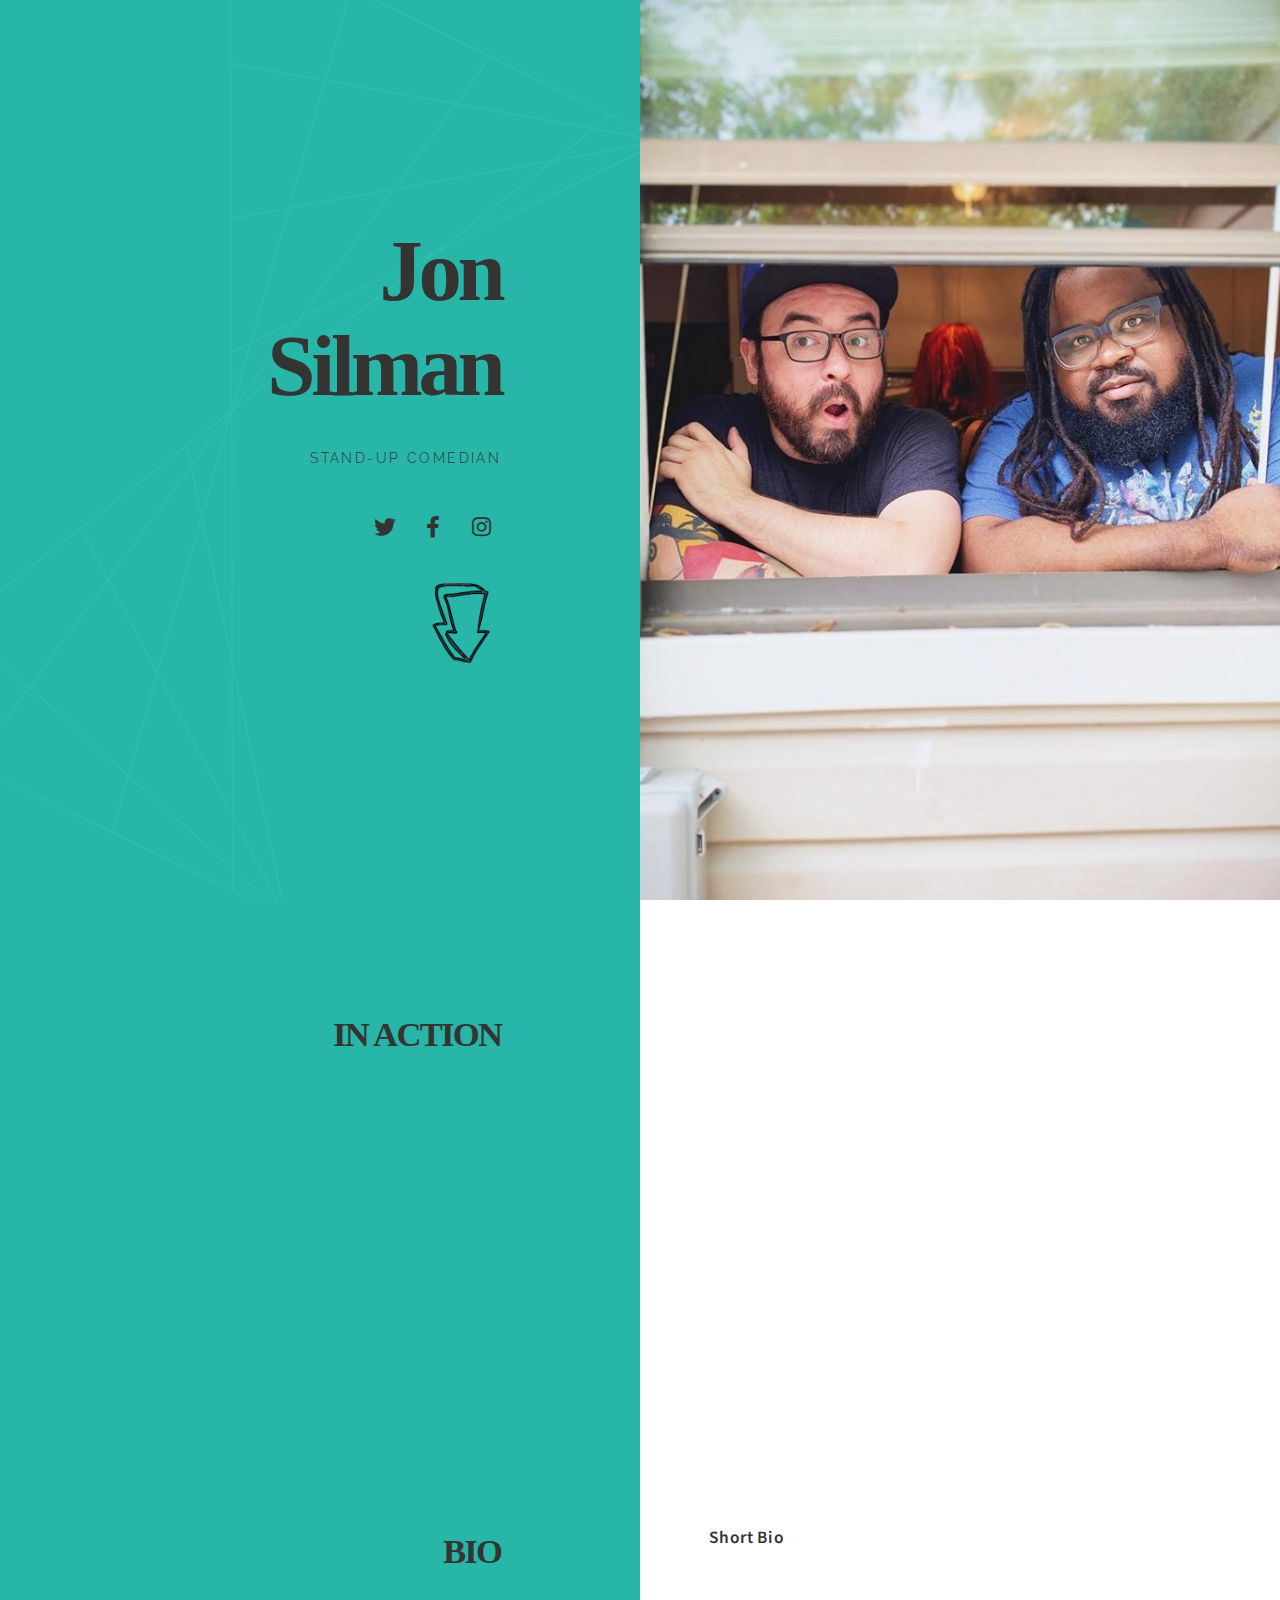
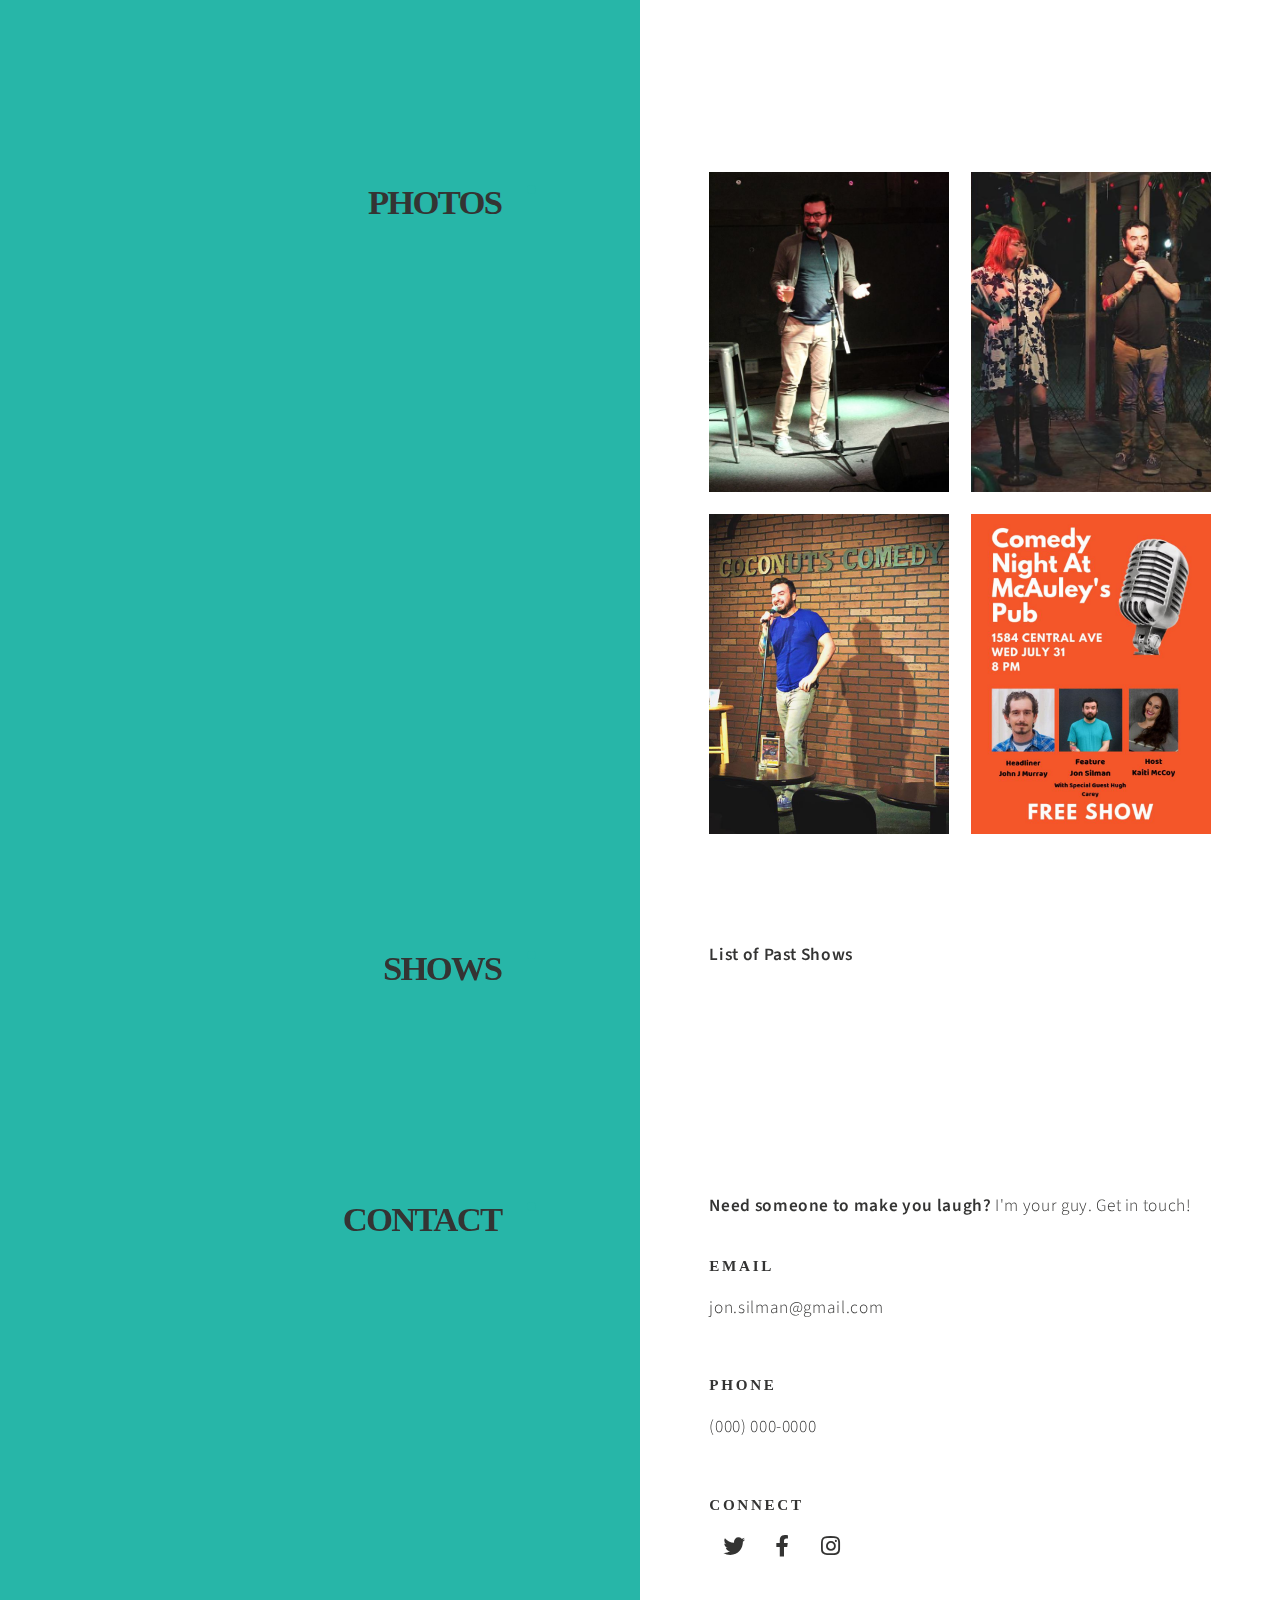
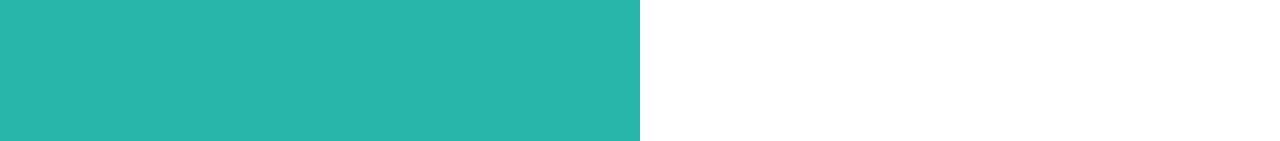
==== index.html @ 9d11da62 "jon site" ====
<!DOCTYPE HTML>
<!--
	Paradigm Shift by HTML5 UP
	html5up.net | @ajlkn
	Free for personal and commercial use under the CCA 3.0 license (html5up.net/license)
-->
<html>
	<head>
		<title>Jon Silman</title>
		<meta charset="utf-8" />
		<meta name="viewport" content="width=device-width, initial-scale=1, user-scalable=no" />
		<meta name="description" content="" />
		<meta name="keywords" content="" />
		<link rel="stylesheet" href="assets/css/main.css" />
        <link href="https://fonts.googleapis.com/css?family=Permanent+Marker&display=swap" rel="stylesheet">
	</head>
	<body class="is-preload">

		<!-- Wrapper -->
			<div id="wrapper">

				<!-- Intro -->
					<section class="intro">
						<header>
							<h1>Jon Silman</h1>
							<p>Stand-up comedian</p>
									<ul class="icons">
										<li><a href="#" class="icon brands fa-twitter"><span class="label">Twitter</span></a></li>
										<li><a href="#" class="icon brands fa-facebook-f"><span class="label">Facebook</span></a></li>
										<li><a href="#" class="icon brands fa-instagram"><span class="label">Instagram</span></a></li>
									</ul>
							<ul class="actions">
							<li><a href="#first"><span><img src="images/arrow.png" alt="" style="max-height:80px" /></span></a></li>
                            
							</ul>
						</header>
						<div class="content">
							<span class="image fill" data-position="center"><img src="images/jon2.jpg" alt="" /></span>
						</div>
					</section>

				<!-- Section -->
					<section id="first">
						<header>
                            <h2>In Action</h2>
						</header>  
						<div class="content">
							<iframe width="520" height="400" src="https://www.youtube.com/embed/OMhMZfdGUKs" frameborder="0" allow="accelerometer; autoplay; encrypted-media; gyroscope; picture-in-picture" allowfullscreen></iframe>
						</div>
					</section>
                
                <!-- Section -->
					<section>
						<header>
							<h2>Bio</h2>
						</header>
						<div class="content">
                            <p><strong>Short Bio</strong></p>
						</div>
					</section>

							<!-- Section -->
								<section id="second">
									<header>
										<h2>Photos</h2>
										<p></p>
									</header>
									<div class="content">
										<div class="gallery">
											<a href="images/jon8.jpg"><img src="images/jon8.jpg" alt="" /></a>
                                            <a href="images/jon9.jpg"><img src="images/jon9.jpg" alt="" /></a>
											<a href="images/jon10.jpg"><img src="images/jon10.jpg" alt="" /></a>
                                            <a href="images/jon6.jpg"><img src="images/jon6.jpg" alt="" /></a>
										</div>
									</div>
								</section>

				<!-- Section -->
					<section>
						<header>
							<h2>Shows</h2>
						</header>
						<div class="content">
                            <p><strong>List of Past Shows</strong></p>
						</div>
					</section>

				<!-- Section -->
					<section>
						<header>
							<h2>Contact</h2>
						</header>
						<div class="content">
							<p><strong>Need someone to make you laugh?</strong> I'm your guy. Get in touch!</p>
							<footer>
							<ul class="items">
								<li>
									<h3>Email</h3>
									<a href="sendto:jon.silman@gmail.com" target="_blank">jon.silman@gmail.com</a>
								</li>
								<li>
									<h3>Phone</h3>
									<a href="#">(000) 000-0000</a>
								</li>
								<li>
									<h3>Connect</h3>
									<ul class="icons">
										<li><a href="#" class="icon brands fa-twitter"><span class="label">Twitter</span></a></li>
										<li><a href="#" class="icon brands fa-facebook-f"><span class="label">Facebook</span></a></li>
										<li><a href="#" class="icon brands fa-instagram"><span class="label">Instagram</span></a></li>
									</ul>
								</li>
							</ul>
						</footer>
						</div>
						
					</section>
                </div>

		<!-- Scripts -->
			<script src="assets/js/jquery.min.js"></script>
			<script src="assets/js/jquery.scrolly.min.js"></script>
			<script src="assets/js/browser.min.js"></script>
			<script src="assets/js/breakpoints.min.js"></script>
			<script src="assets/js/util.js"></script>
			<script src="assets/js/main.js"></script>
    
	</body>
</html>
---- assets/css/main.css ----
@import url(fontawesome-all.min.css);
@import url("https://fonts.googleapis.com/css?family=Source+Sans+Pro:300,600,700,300i,600i,700i|Raleway:600,800");

/*
	Paradigm Shift by HTML5 UP
	html5up.net | @ajlkn
	Free for personal and commercial use under the CCA 3.0 license (html5up.net/license)
*/

html, body, div, span, applet, object,
iframe, h1, h2, h3, h4, h5, h6, p, blockquote,
pre, a, abbr, acronym, address, big, cite,
code, del, dfn, em, img, ins, kbd, q, s, samp,
small, strike, strong, sub, sup, tt, var, b,
u, i, center, dl, dt, dd, ol, ul, li, fieldset,
form, label, legend, table, caption, tbody,
tfoot, thead, tr, th, td, article, aside,
canvas, details, embed, figure, figcaption,
footer, header, hgroup, menu, nav, output, ruby,
section, summary, time, mark, audio, video {
	margin: 0;
	padding: 0;
	border: 0;
	font-size: 100%;
	font: inherit;
	vertical-align: baseline;}

article, aside, details, figcaption, figure,
footer, header, hgroup, menu, nav, section {
	display: block;}

body {
	line-height: 1;
}

ol, ul {
	list-style: none;
}

blockquote, q {
	quotes: none;
}

	blockquote:before, blockquote:after, q:before, q:after {
		content: '';
		content: none;
	}

table {
	border-collapse: collapse;
	border-spacing: 0;
}

body {
	-webkit-text-size-adjust: none;
}

mark {
	background-color: transparent;
	color: inherit;
}

input::-moz-focus-inner {
	border: 0;
	padding: 0;
}

input, select, textarea {
	-moz-appearance: none;
	-webkit-appearance: none;
	-ms-appearance: none;
	appearance: none;
}

/* Basic */

	@-ms-viewport {
		width: device-width;
	}

	body {
		-ms-overflow-style: scrollbar;
	}

	@media screen and (max-width: 480px) {

		html, body {
			min-width: 320px;
		}

	}

	html {
		box-sizing: border-box;
	}

	*, *:before, *:after {
		box-sizing: inherit;
	}

	html {
		overflow-x: hidden;
	}

	body {
		background: #ffffff;
		overflow-x: hidden;
	}

		body.is-preload *, body.is-preload *:before, body.is-preload *:after {
			-moz-animation: none !important;
			-webkit-animation: none !important;
			-ms-animation: none !important;
			animation: none !important;
			-moz-transition: none !important;
			-webkit-transition: none !important;
			-ms-transition: none !important;
			transition: none !important;
		}

/* Typography */

	html {
		font-size: 18pt;
	}

		@media screen and (max-width: 1920px) {

			html {
				font-size: 13pt;
			}

		}

		@media screen and (max-width: 1152px) {

			html {
				font-size: 14pt;
			}

		}

		@media screen and (max-width: 736px) {

			html {
				font-size: 12pt;
			}

		}

		@media screen and (max-width: 480px) {

			html {
				font-size: 11pt;
			}

		}

	body {
		background-color: #ffffff;
		color: #343433;
	}

	body, input, select, textarea {
		color: #343433;
		font-family: "Source Sans Pro", Helvetica, sans-serif;
		font-size: 1rem;
		font-weight: 300;
		letter-spacing: 0.0375em;
		line-height: 2;
	}

	a {
		-moz-transition: border-bottom-color 0.25s ease-in-out;
		-webkit-transition: border-bottom-color 0.25s ease-in-out;
		-ms-transition: border-bottom-color 0.25s ease-in-out;
		transition: border-bottom-color 0.25s ease-in-out;
		text-decoration: none;
		color: #343433;
	}

		a:hover {
			text-decoration: none;
			border-bottom-color: none;
		}

	strong, b {
		font-weight: 600;
		color: #343433;
	}

	em, i {
		font-style: italic;
	}

	p {
		margin: 0 0 2rem 0;
	}

	h1, h2, h3, h4, h5, h6 {
		color: #343433;
		font-family: 'Permanent Marker', cursive;
		font-weight: 600;
		letter-spacing: 0.175em;
		line-height: 1.75;
		margin: 0 0 1.5rem 0;
		text-transform: uppercase;
	}

		h1 a, h2 a, h3 a, h4 a, h5 a, h6 a {
			color: inherit;
			text-decoration: none;
		}

	h1 {
		font-family: 'Permanent Marker', cursive;
		font-size: 5rem;
		font-weight: 700;
		letter-spacing: -0.05em;
		line-height: 1.1;
		margin: 0 0 1.5rem 0;
		text-transform: none;
	}

	h2 {
		font-size: 2rem;
		font-weight: 800;
        letter-spacing: -0.05em;

	}

	h3 {
		font-size: 0.875rem;
        line-height: 1;
        margin: 0;
	}

	h4 {
		font-size: 0.875rem;
	}

	h5 {
		font-size: 0.75rem;
	}

	h6 {
		font-size: 0.625rem;
	}

	@media screen and (max-width: 736px) {

		h1 {
			font-size: 4.5rem;
			line-height: 1.1;
		}

		h2 {
			font-size: 1.25rem;
			line-height: 1.7;
		}

		h3 {
			font-size: 0.9rem;
		}

		h4 {
			font-size: 0.75rem;
		}

		h5 {
			font-size: 0.675rem;
		}

	}

	@media screen and (max-width: 360px) {

		h1 {
			font-size: 3.75rem;
		}

		h2 {
			font-size: 1.125rem;
		}

		h3 {
			font-size: 0.8rem;
		}

		h4 {
			font-size: 0.675rem;
		}

		h5 {
			font-size: 0.675rem;
		}

	}

	sub {
		font-size: 0.8rem;
		position: relative;
		top: 0.5rem;
	}

	sup {
		font-size: 0.8rem;
		position: relative;
		top: -0.5rem;
	}

	blockquote {
		border-left: solid 0.5rem rgba(144, 144, 144, 0.25);
		font-style: italic;
		margin: 0 0 2rem 0;
		padding: 1rem 0 1rem 2rem;
	}

	code {
		background: rgba(144, 144, 144, 0.1);
		border-radius: 0.325rem;
		font-family: "Courier New", monospace;
		font-size: 0.9rem;
		margin: 0 0.25rem;
		padding: 0.25rem 0.65rem;
	}

	pre {
		-webkit-overflow-scrolling: touch;
		font-family: "Courier New", monospace;
		font-size: 0.9rem;
		margin: 0 0 2rem 0;
		width: 100%;
	}

		pre code {
			display: block;
			line-height: 1.75;
			padding: 1rem 1.5rem;
			overflow-x: auto;
		}

	hr {
		border: 0;
		border-bottom: solid 2px rgba(144, 144, 144, 0.25);
		margin: 3rem 0;
	}

		hr.major {
			margin: 5rem 0;
		}

		@media screen and (max-width: 736px) {

			hr.major {
				margin: 3rem 0;
			}

		}

/* Row */

	.row {
		display: flex;
		flex-wrap: wrap;
		box-sizing: border-box;
		align-items: stretch;
	}

		.row > * {
			box-sizing: border-box;
		}

		.row.gtr-uniform > * > :last-child {
			margin-bottom: 0;
		}

		.row.aln-left {
			justify-content: flex-start;
		}

		.row.aln-center {
			justify-content: center;
		}

		.row.aln-right {
			justify-content: flex-end;
		}

		.row.aln-top {
			align-items: flex-start;
		}

		.row.aln-middle {
			align-items: center;
		}

		.row.aln-bottom {
			align-items: flex-end;
		}

		.row > .imp {
			order: -1;
		}

		.row > .col-1 {
			width: 8.33333%;
		}

		.row > .off-1 {
			margin-left: 8.33333%;
		}

		.row > .col-2 {
			width: 16.66667%;
		}

		.row > .off-2 {
			margin-left: 16.66667%;
		}

		.row > .col-3 {
			width: 25%;
		}

		.row > .off-3 {
			margin-left: 25%;
		}

		.row > .col-4 {
			width: 33.33333%;
		}

		.row > .off-4 {
			margin-left: 33.33333%;
		}

		.row > .col-5 {
			width: 41.66667%;
		}

		.row > .off-5 {
			margin-left: 41.66667%;
		}

		.row > .col-6 {
			width: 50%;
		}

		.row > .off-6 {
			margin-left: 50%;
		}

		.row > .col-7 {
			width: 58.33333%;
		}

		.row > .off-7 {
			margin-left: 58.33333%;
		}

		.row > .col-8 {
			width: 66.66667%;
		}

		.row > .off-8 {
			margin-left: 66.66667%;
		}

		.row > .col-9 {
			width: 75%;
		}

		.row > .off-9 {
			margin-left: 75%;
		}

		.row > .col-10 {
			width: 83.33333%;
		}

		.row > .off-10 {
			margin-left: 83.33333%;
		}

		.row > .col-11 {
			width: 91.66667%;
		}

		.row > .off-11 {
			margin-left: 91.66667%;
		}

		.row > .col-12 {
			width: 100%;
		}

		.row > .off-12 {
			margin-left: 100%;
		}

		.row.gtr-0 {
			margin-top: 0;
			margin-left: 0rem;
		}

			.row.gtr-0 > * {
				padding: 0 0 0 0rem;
			}

			.row.gtr-0.gtr-uniform {
				margin-top: 0rem;
			}

				.row.gtr-0.gtr-uniform > * {
					padding-top: 0rem;
				}

		.row.gtr-25 {
			margin-top: 0;
			margin-left: -0.5rem;
		}

			.row.gtr-25 > * {
				padding: 0 0 0 0.5rem;
			}

			.row.gtr-25.gtr-uniform {
				margin-top: -0.5rem;
			}

				.row.gtr-25.gtr-uniform > * {
					padding-top: 0.5rem;
				}

		.row.gtr-50 {
			margin-top: 0;
			margin-left: -1rem;
		}

			.row.gtr-50 > * {
				padding: 0 0 0 1rem;
			}

			.row.gtr-50.gtr-uniform {
				margin-top: -1rem;
			}

				.row.gtr-50.gtr-uniform > * {
					padding-top: 1rem;
				}

		.row {
			margin-top: 0;
			margin-left: -2rem;
		}

			.row > * {
				padding: 0 0 0 2rem;
			}

			.row.gtr-uniform {
				margin-top: -2rem;
			}

				.row.gtr-uniform > * {
					padding-top: 2rem;
				}

		.row.gtr-150 {
			margin-top: 0;
			margin-left: -3rem;
		}

			.row.gtr-150 > * {
				padding: 0 0 0 3rem;
			}

			.row.gtr-150.gtr-uniform {
				margin-top: -3rem;
			}

				.row.gtr-150.gtr-uniform > * {
					padding-top: 3rem;
				}

		.row.gtr-200 {
			margin-top: 0;
			margin-left: -4rem;
		}

			.row.gtr-200 > * {
				padding: 0 0 0 4rem;
			}

			.row.gtr-200.gtr-uniform {
				margin-top: -4rem;
			}

				.row.gtr-200.gtr-uniform > * {
					padding-top: 4rem;
				}

		@media screen and (max-width: 1920px) {

			.row {
				display: flex;
				flex-wrap: wrap;
				box-sizing: border-box;
				align-items: stretch;
			}

				.row > * {
					box-sizing: border-box;
				}

				.row.gtr-uniform > * > :last-child {
					margin-bottom: 0;
				}

				.row.aln-left {
					justify-content: flex-start;
				}

				.row.aln-center {
					justify-content: center;
				}

				.row.aln-right {
					justify-content: flex-end;
				}

				.row.aln-top {
					align-items: flex-start;
				}

				.row.aln-middle {
					align-items: center;
				}

				.row.aln-bottom {
					align-items: flex-end;
				}

				.row > .imp-xlarge {
					order: -1;
				}

				.row > .col-1-xlarge {
					width: 8.33333%;
				}

				.row > .off-1-xlarge {
					margin-left: 8.33333%;
				}

				.row > .col-2-xlarge {
					width: 16.66667%;
				}

				.row > .off-2-xlarge {
					margin-left: 16.66667%;
				}

				.row > .col-3-xlarge {
					width: 25%;
				}

				.row > .off-3-xlarge {
					margin-left: 25%;
				}

				.row > .col-4-xlarge {
					width: 33.33333%;
				}

				.row > .off-4-xlarge {
					margin-left: 33.33333%;
				}

				.row > .col-5-xlarge {
					width: 41.66667%;
				}

				.row > .off-5-xlarge {
					margin-left: 41.66667%;
				}

				.row > .col-6-xlarge {
					width: 50%;
				}

				.row > .off-6-xlarge {
					margin-left: 50%;
				}

				.row > .col-7-xlarge {
					width: 58.33333%;
				}

				.row > .off-7-xlarge {
					margin-left: 58.33333%;
				}

				.row > .col-8-xlarge {
					width: 66.66667%;
				}

				.row > .off-8-xlarge {
					margin-left: 66.66667%;
				}

				.row > .col-9-xlarge {
					width: 75%;
				}

				.row > .off-9-xlarge {
					margin-left: 75%;
				}

				.row > .col-10-xlarge {
					width: 83.33333%;
				}

				.row > .off-10-xlarge {
					margin-left: 83.33333%;
				}

				.row > .col-11-xlarge {
					width: 91.66667%;
				}

				.row > .off-11-xlarge {
					margin-left: 91.66667%;
				}

				.row > .col-12-xlarge {
					width: 100%;
				}

				.row > .off-12-xlarge {
					margin-left: 100%;
				}

				.row.gtr-0 {
					margin-top: 0;
					margin-left: 0rem;
				}

					.row.gtr-0 > * {
						padding: 0 0 0 0rem;
					}

					.row.gtr-0.gtr-uniform {
						margin-top: 0rem;
					}

						.row.gtr-0.gtr-uniform > * {
							padding-top: 0rem;
						}

				.row.gtr-25 {
					margin-top: 0;
					margin-left: -0.5rem;
				}

					.row.gtr-25 > * {
						padding: 0 0 0 0.5rem;
					}

					.row.gtr-25.gtr-uniform {
						margin-top: -0.5rem;
					}

						.row.gtr-25.gtr-uniform > * {
							padding-top: 0.5rem;
						}

				.row.gtr-50 {
					margin-top: 0;
					margin-left: -1rem;
				}

					.row.gtr-50 > * {
						padding: 0 0 0 1rem;
					}

					.row.gtr-50.gtr-uniform {
						margin-top: -1rem;
					}

						.row.gtr-50.gtr-uniform > * {
							padding-top: 1rem;
						}

				.row {
					margin-top: 0;
					margin-left: -2rem;
				}

					.row > * {
						padding: 0 0 0 2rem;
					}

					.row.gtr-uniform {
						margin-top: -2rem;
					}

						.row.gtr-uniform > * {
							padding-top: 2rem;
						}

				.row.gtr-150 {
					margin-top: 0;
					margin-left: -3rem;
				}

					.row.gtr-150 > * {
						padding: 0 0 0 3rem;
					}

					.row.gtr-150.gtr-uniform {
						margin-top: -3rem;
					}

						.row.gtr-150.gtr-uniform > * {
							padding-top: 3rem;
						}

				.row.gtr-200 {
					margin-top: 0;
					margin-left: -4rem;
				}

					.row.gtr-200 > * {
						padding: 0 0 0 4rem;
					}

					.row.gtr-200.gtr-uniform {
						margin-top: -4rem;
					}

						.row.gtr-200.gtr-uniform > * {
							padding-top: 4rem;
						}

		}

		@media screen and (max-width: 1280px) {

			.row {
				display: flex;
				flex-wrap: wrap;
				box-sizing: border-box;
				align-items: stretch;
			}

				.row > * {
					box-sizing: border-box;
				}

				.row.gtr-uniform > * > :last-child {
					margin-bottom: 0;
				}

				.row.aln-left {
					justify-content: flex-start;
				}

				.row.aln-center {
					justify-content: center;
				}

				.row.aln-right {
					justify-content: flex-end;
				}

				.row.aln-top {
					align-items: flex-start;
				}

				.row.aln-middle {
					align-items: center;
				}

				.row.aln-bottom {
					align-items: flex-end;
				}

				.row > .imp-large {
					order: -1;
				}

				.row > .col-1-large {
					width: 8.33333%;
				}

				.row > .off-1-large {
					margin-left: 8.33333%;
				}

				.row > .col-2-large {
					width: 16.66667%;
				}

				.row > .off-2-large {
					margin-left: 16.66667%;
				}

				.row > .col-3-large {
					width: 25%;
				}

				.row > .off-3-large {
					margin-left: 25%;
				}

				.row > .col-4-large {
					width: 33.33333%;
				}

				.row > .off-4-large {
					margin-left: 33.33333%;
				}

				.row > .col-5-large {
					width: 41.66667%;
				}

				.row > .off-5-large {
					margin-left: 41.66667%;
				}

				.row > .col-6-large {
					width: 50%;
				}

				.row > .off-6-large {
					margin-left: 50%;
				}

				.row > .col-7-large {
					width: 58.33333%;
				}

				.row > .off-7-large {
					margin-left: 58.33333%;
				}

				.row > .col-8-large {
					width: 66.66667%;
				}

				.row > .off-8-large {
					margin-left: 66.66667%;
				}

				.row > .col-9-large {
					width: 75%;
				}

				.row > .off-9-large {
					margin-left: 75%;
				}

				.row > .col-10-large {
					width: 83.33333%;
				}

				.row > .off-10-large {
					margin-left: 83.33333%;
				}

				.row > .col-11-large {
					width: 91.66667%;
				}

				.row > .off-11-large {
					margin-left: 91.66667%;
				}

				.row > .col-12-large {
					width: 100%;
				}

				.row > .off-12-large {
					margin-left: 100%;
				}

				.row.gtr-0 {
					margin-top: 0;
					margin-left: 0rem;
				}

					.row.gtr-0 > * {
						padding: 0 0 0 0rem;
					}

					.row.gtr-0.gtr-uniform {
						margin-top: 0rem;
					}

						.row.gtr-0.gtr-uniform > * {
							padding-top: 0rem;
						}

				.row.gtr-25 {
					margin-top: 0;
					margin-left: -0.375rem;
				}

					.row.gtr-25 > * {
						padding: 0 0 0 0.375rem;
					}

					.row.gtr-25.gtr-uniform {
						margin-top: -0.375rem;
					}

						.row.gtr-25.gtr-uniform > * {
							padding-top: 0.375rem;
						}

				.row.gtr-50 {
					margin-top: 0;
					margin-left: -0.75rem;
				}

					.row.gtr-50 > * {
						padding: 0 0 0 0.75rem;
					}

					.row.gtr-50.gtr-uniform {
						margin-top: -0.75rem;
					}

						.row.gtr-50.gtr-uniform > * {
							padding-top: 0.75rem;
						}

				.row {
					margin-top: 0;
					margin-left: -1.5rem;
				}

					.row > * {
						padding: 0 0 0 1.5rem;
					}

					.row.gtr-uniform {
						margin-top: -1.5rem;
					}

						.row.gtr-uniform > * {
							padding-top: 1.5rem;
						}

				.row.gtr-150 {
					margin-top: 0;
					margin-left: -2.25rem;
				}

					.row.gtr-150 > * {
						padding: 0 0 0 2.25rem;
					}

					.row.gtr-150.gtr-uniform {
						margin-top: -2.25rem;
					}

						.row.gtr-150.gtr-uniform > * {
							padding-top: 2.25rem;
						}

				.row.gtr-200 {
					margin-top: 0;
					margin-left: -3rem;
				}

					.row.gtr-200 > * {
						padding: 0 0 0 3rem;
					}

					.row.gtr-200.gtr-uniform {
						margin-top: -3rem;
					}

						.row.gtr-200.gtr-uniform > * {
							padding-top: 3rem;
						}

		}

		@media screen and (max-width: 1152px) {

			.row {
				display: flex;
				flex-wrap: wrap;
				box-sizing: border-box;
				align-items: stretch;
			}

				.row > * {
					box-sizing: border-box;
				}

				.row.gtr-uniform > * > :last-child {
					margin-bottom: 0;
				}

				.row.aln-left {
					justify-content: flex-start;
				}

				.row.aln-center {
					justify-content: center;
				}

				.row.aln-right {
					justify-content: flex-end;
				}

				.row.aln-top {
					align-items: flex-start;
				}

				.row.aln-middle {
					align-items: center;
				}

				.row.aln-bottom {
					align-items: flex-end;
				}

				.row > .imp-medium {
					order: -1;
				}

				.row > .col-1-medium {
					width: 8.33333%;
				}

				.row > .off-1-medium {
					margin-left: 8.33333%;
				}

				.row > .col-2-medium {
					width: 16.66667%;
				}

				.row > .off-2-medium {
					margin-left: 16.66667%;
				}

				.row > .col-3-medium {
					width: 25%;
				}

				.row > .off-3-medium {
					margin-left: 25%;
				}

				.row > .col-4-medium {
					width: 33.33333%;
				}

				.row > .off-4-medium {
					margin-left: 33.33333%;
				}

				.row > .col-5-medium {
					width: 41.66667%;
				}

				.row > .off-5-medium {
					margin-left: 41.66667%;
				}

				.row > .col-6-medium {
					width: 50%;
				}

				.row > .off-6-medium {
					margin-left: 50%;
				}

				.row > .col-7-medium {
					width: 58.33333%;
				}

				.row > .off-7-medium {
					margin-left: 58.33333%;
				}

				.row > .col-8-medium {
					width: 66.66667%;
				}

				.row > .off-8-medium {
					margin-left: 66.66667%;
				}

				.row > .col-9-medium {
					width: 75%;
				}

				.row > .off-9-medium {
					margin-left: 75%;
				}

				.row > .col-10-medium {
					width: 83.33333%;
				}

				.row > .off-10-medium {
					margin-left: 83.33333%;
				}

				.row > .col-11-medium {
					width: 91.66667%;
				}

				.row > .off-11-medium {
					margin-left: 91.66667%;
				}

				.row > .col-12-medium {
					width: 100%;
				}

				.row > .off-12-medium {
					margin-left: 100%;
				}

				.row.gtr-0 {
					margin-top: 0;
					margin-left: 0rem;
				}

					.row.gtr-0 > * {
						padding: 0 0 0 0rem;
					}

					.row.gtr-0.gtr-uniform {
						margin-top: 0rem;
					}

						.row.gtr-0.gtr-uniform > * {
							padding-top: 0rem;
						}

				.row.gtr-25 {
					margin-top: 0;
					margin-left: -0.375rem;
				}

					.row.gtr-25 > * {
						padding: 0 0 0 0.375rem;
					}

					.row.gtr-25.gtr-uniform {
						margin-top: -0.375rem;
					}

						.row.gtr-25.gtr-uniform > * {
							padding-top: 0.375rem;
						}

				.row.gtr-50 {
					margin-top: 0;
					margin-left: -0.75rem;
				}

					.row.gtr-50 > * {
						padding: 0 0 0 0.75rem;
					}

					.row.gtr-50.gtr-uniform {
						margin-top: -0.75rem;
					}

						.row.gtr-50.gtr-uniform > * {
							padding-top: 0.75rem;
						}

				.row {
					margin-top: 0;
					margin-left: -1.5rem;
				}

					.row > * {
						padding: 0 0 0 1.5rem;
					}

					.row.gtr-uniform {
						margin-top: -1.5rem;
					}

						.row.gtr-uniform > * {
							padding-top: 1.5rem;
						}

				.row.gtr-150 {
					margin-top: 0;
					margin-left: -2.25rem;
				}

					.row.gtr-150 > * {
						padding: 0 0 0 2.25rem;
					}

					.row.gtr-150.gtr-uniform {
						margin-top: -2.25rem;
					}

						.row.gtr-150.gtr-uniform > * {
							padding-top: 2.25rem;
						}

				.row.gtr-200 {
					margin-top: 0;
					margin-left: -3rem;
				}

					.row.gtr-200 > * {
						padding: 0 0 0 3rem;
					}

					.row.gtr-200.gtr-uniform {
						margin-top: -3rem;
					}

						.row.gtr-200.gtr-uniform > * {
							padding-top: 3rem;
						}

		}

		@media screen and (max-width: 736px) {

			.row {
				display: flex;
				flex-wrap: wrap;
				box-sizing: border-box;
				align-items: stretch;
			}

				.row > * {
					box-sizing: border-box;
				}

				.row.gtr-uniform > * > :last-child {
					margin-bottom: 0;
				}

				.row.aln-left {
					justify-content: flex-start;
				}

				.row.aln-center {
					justify-content: center;
				}

				.row.aln-right {
					justify-content: flex-end;
				}

				.row.aln-top {
					align-items: flex-start;
				}

				.row.aln-middle {
					align-items: center;
				}

				.row.aln-bottom {
					align-items: flex-end;
				}

				.row > .imp-small {
					order: -1;
				}

				.row > .col-1-small {
					width: 8.33333%;
				}

				.row > .off-1-small {
					margin-left: 8.33333%;
				}

				.row > .col-2-small {
					width: 16.66667%;
				}

				.row > .off-2-small {
					margin-left: 16.66667%;
				}

				.row > .col-3-small {
					width: 25%;
				}

				.row > .off-3-small {
					margin-left: 25%;
				}

				.row > .col-4-small {
					width: 33.33333%;
				}

				.row > .off-4-small {
					margin-left: 33.33333%;
				}

				.row > .col-5-small {
					width: 41.66667%;
				}

				.row > .off-5-small {
					margin-left: 41.66667%;
				}

				.row > .col-6-small {
					width: 50%;
				}

				.row > .off-6-small {
					margin-left: 50%;
				}

				.row > .col-7-small {
					width: 58.33333%;
				}

				.row > .off-7-small {
					margin-left: 58.33333%;
				}

				.row > .col-8-small {
					width: 66.66667%;
				}

				.row > .off-8-small {
					margin-left: 66.66667%;
				}

				.row > .col-9-small {
					width: 75%;
				}

				.row > .off-9-small {
					margin-left: 75%;
				}

				.row > .col-10-small {
					width: 83.33333%;
				}

				.row > .off-10-small {
					margin-left: 83.33333%;
				}

				.row > .col-11-small {
					width: 91.66667%;
				}

				.row > .off-11-small {
					margin-left: 91.66667%;
				}

				.row > .col-12-small {
					width: 100%;
				}

				.row > .off-12-small {
					margin-left: 100%;
				}

				.row.gtr-0 {
					margin-top: 0;
					margin-left: 0rem;
				}

					.row.gtr-0 > * {
						padding: 0 0 0 0rem;
					}

					.row.gtr-0.gtr-uniform {
						margin-top: 0rem;
					}

						.row.gtr-0.gtr-uniform > * {
							padding-top: 0rem;
						}

				.row.gtr-25 {
					margin-top: 0;
					margin-left: -0.3125rem;
				}

					.row.gtr-25 > * {
						padding: 0 0 0 0.3125rem;
					}

					.row.gtr-25.gtr-uniform {
						margin-top: -0.3125rem;
					}

						.row.gtr-25.gtr-uniform > * {
							padding-top: 0.3125rem;
						}

				.row.gtr-50 {
					margin-top: 0;
					margin-left: -0.625rem;
				}

					.row.gtr-50 > * {
						padding: 0 0 0 0.625rem;
					}

					.row.gtr-50.gtr-uniform {
						margin-top: -0.625rem;
					}

						.row.gtr-50.gtr-uniform > * {
							padding-top: 0.625rem;
						}

				.row {
					margin-top: 0;
					margin-left: -1.25rem;
				}

					.row > * {
						padding: 0 0 0 1.25rem;
					}

					.row.gtr-uniform {
						margin-top: -1.25rem;
					}

						.row.gtr-uniform > * {
							padding-top: 1.25rem;
						}

				.row.gtr-150 {
					margin-top: 0;
					margin-left: -1.875rem;
				}

					.row.gtr-150 > * {
						padding: 0 0 0 1.875rem;
					}

					.row.gtr-150.gtr-uniform {
						margin-top: -1.875rem;
					}

						.row.gtr-150.gtr-uniform > * {
							padding-top: 1.875rem;
						}

				.row.gtr-200 {
					margin-top: 0;
					margin-left: -2.5rem;
				}

					.row.gtr-200 > * {
						padding: 0 0 0 2.5rem;
					}

					.row.gtr-200.gtr-uniform {
						margin-top: -2.5rem;
					}

						.row.gtr-200.gtr-uniform > * {
							padding-top: 2.5rem;
						}

		}

		@media screen and (max-width: 480px) {

			.row {
				display: flex;
				flex-wrap: wrap;
				box-sizing: border-box;
				align-items: stretch;
			}

				.row > * {
					box-sizing: border-box;
				}

				.row.gtr-uniform > * > :last-child {
					margin-bottom: 0;
				}

				.row.aln-left {
					justify-content: flex-start;
				}

				.row.aln-center {
					justify-content: center;
				}

				.row.aln-right {
					justify-content: flex-end;
				}

				.row.aln-top {
					align-items: flex-start;
				}

				.row.aln-middle {
					align-items: center;
				}

				.row.aln-bottom {
					align-items: flex-end;
				}

				.row > .imp-xsmall {
					order: -1;
				}

				.row > .col-1-xsmall {
					width: 8.33333%;
				}

				.row > .off-1-xsmall {
					margin-left: 8.33333%;
				}

				.row > .col-2-xsmall {
					width: 16.66667%;
				}

				.row > .off-2-xsmall {
					margin-left: 16.66667%;
				}

				.row > .col-3-xsmall {
					width: 25%;
				}

				.row > .off-3-xsmall {
					margin-left: 25%;
				}

				.row > .col-4-xsmall {
					width: 33.33333%;
				}

				.row > .off-4-xsmall {
					margin-left: 33.33333%;
				}

				.row > .col-5-xsmall {
					width: 41.66667%;
				}

				.row > .off-5-xsmall {
					margin-left: 41.66667%;
				}

				.row > .col-6-xsmall {
					width: 50%;
				}

				.row > .off-6-xsmall {
					margin-left: 50%;
				}

				.row > .col-7-xsmall {
					width: 58.33333%;
				}

				.row > .off-7-xsmall {
					margin-left: 58.33333%;
				}

				.row > .col-8-xsmall {
					width: 66.66667%;
				}

				.row > .off-8-xsmall {
					margin-left: 66.66667%;
				}

				.row > .col-9-xsmall {
					width: 75%;
				}

				.row > .off-9-xsmall {
					margin-left: 75%;
				}

				.row > .col-10-xsmall {
					width: 83.33333%;
				}

				.row > .off-10-xsmall {
					margin-left: 83.33333%;
				}

				.row > .col-11-xsmall {
					width: 91.66667%;
				}

				.row > .off-11-xsmall {
					margin-left: 91.66667%;
				}

				.row > .col-12-xsmall {
					width: 100%;
				}

				.row > .off-12-xsmall {
					margin-left: 100%;
				}

				.row.gtr-0 {
					margin-top: 0;
					margin-left: 0rem;
				}

					.row.gtr-0 > * {
						padding: 0 0 0 0rem;
					}

					.row.gtr-0.gtr-uniform {
						margin-top: 0rem;
					}

						.row.gtr-0.gtr-uniform > * {
							padding-top: 0rem;
						}

				.row.gtr-25 {
					margin-top: 0;
					margin-left: -0.3125rem;
				}

					.row.gtr-25 > * {
						padding: 0 0 0 0.3125rem;
					}

					.row.gtr-25.gtr-uniform {
						margin-top: -0.3125rem;
					}

						.row.gtr-25.gtr-uniform > * {
							padding-top: 0.3125rem;
						}

				.row.gtr-50 {
					margin-top: 0;
					margin-left: -0.625rem;
				}

					.row.gtr-50 > * {
						padding: 0 0 0 0.625rem;
					}

					.row.gtr-50.gtr-uniform {
						margin-top: -0.625rem;
					}

						.row.gtr-50.gtr-uniform > * {
							padding-top: 0.625rem;
						}

				.row {
					margin-top: 0;
					margin-left: -1.25rem;
				}

					.row > * {
						padding: 0 0 0 1.25rem;
					}

					.row.gtr-uniform {
						margin-top: -1.25rem;
					}

						.row.gtr-uniform > * {
							padding-top: 1.25rem;
						}

				.row.gtr-150 {
					margin-top: 0;
					margin-left: -1.875rem;
				}

					.row.gtr-150 > * {
						padding: 0 0 0 1.875rem;
					}

					.row.gtr-150.gtr-uniform {
						margin-top: -1.875rem;
					}

						.row.gtr-150.gtr-uniform > * {
							padding-top: 1.875rem;
						}

				.row.gtr-200 {
					margin-top: 0;
					margin-left: -2.5rem;
				}

					.row.gtr-200 > * {
						padding: 0 0 0 2.5rem;
					}

					.row.gtr-200.gtr-uniform {
						margin-top: -2.5rem;
					}

						.row.gtr-200.gtr-uniform > * {
							padding-top: 2.5rem;
						}

		}

/* Box */

	.box {
		border: solid 2px rgba(144, 144, 144, 0.25);
		border-radius: 0.325rem;
		margin-bottom: 2rem;
		padding: 1.5rem;
	}

		.box > :last-child {
			margin-bottom: 0;
		}

		.box.alt {
			border: 0;
			border-radius: 0;
			padding: 0;
		}

/* Button */

	input[type="submit"],
	input[type="reset"],
	input[type="button"],
	button,
	.button {
		-moz-appearance: none;
		-webkit-appearance: none;
		-ms-appearance: none;
		appearance: none;
		-moz-transition: background-color 0.25s ease-in-out, box-shadow 0.25s ease-in-out, color 0.25s ease-in-out;
		-webkit-transition: background-color 0.25s ease-in-out, box-shadow 0.25s ease-in-out, color 0.25s ease-in-out;
		-ms-transition: background-color 0.25s ease-in-out, box-shadow 0.25s ease-in-out, color 0.25s ease-in-out;
		transition: background-color 0.25s ease-in-out, box-shadow 0.25s ease-in-out, color 0.25s ease-in-out;
		background-color: transparent;
		border-radius: 0.325rem;
		border: 0;
		box-shadow: inset 0 0 0 2px rgba(144, 144, 144, 0.25);
		color: #000000 !important;
		cursor: pointer;
		display: inline-block;
		font-family: "Raleway", Helvetica, sans-serif;
		font-size: 0.6rem;
		font-weight: 600;
		height: 3rem;
		letter-spacing: 0.175em;
		line-height: 3rem;
		padding: 0 2rem;
		text-align: center;
		text-decoration: none;
		text-transform: uppercase;
		white-space: nowrap;
	}

		input[type="submit"]:hover,
		input[type="reset"]:hover,
		input[type="button"]:hover,
		button:hover,
		.button:hover {
			box-shadow: inset 0 0 0 2px #2ee4bb;
			color: #2ee4bb !important;
		}

		input[type="submit"]:active,
		input[type="reset"]:active,
		input[type="button"]:active,
		button:active,
		.button:active {
			background-color: rgba(73, 252, 212, 0.25);
			box-shadow: inset 0 0 0 2px #2ee4bb;
			color: #2ee4bb !important;
		}

		input[type="submit"].small,
		input[type="reset"].small,
		input[type="button"].small,
		button.small,
		.button.small {
			font-size: 0.5rem;
			height: 2.25rem;
			line-height: 2.25rem;
			padding: 0 1.25rem;
		}

		input[type="submit"].large,
		input[type="reset"].large,
		input[type="button"].large,
		button.large,
		.button.large {
			font-size: 0.7rem;
			height: 3.2625rem;
			line-height: 3.2625rem;
			padding: 0 3.25rem;
		}

		input[type="submit"].wide,
		input[type="reset"].wide,
		input[type="button"].wide,
		button.wide,
		.button.wide {
			min-width: 13rem;
		}

		input[type="submit"].icon:before,
		input[type="reset"].icon:before,
		input[type="button"].icon:before,
		button.icon:before,
		.button.icon:before {
			margin-right: 0.5rem;
		}

		input[type="submit"].fit,
		input[type="reset"].fit,
		input[type="button"].fit,
		button.fit,
		.button.fit {
			width: 100%;
		}

		input[type="submit"].disabled, input[type="submit"]:disabled,
		input[type="reset"].disabled,
		input[type="reset"]:disabled,
		input[type="button"].disabled,
		input[type="button"]:disabled,
		button.disabled,
		button:disabled,
		.button.disabled,
		.button:disabled {
			pointer-events: none;
			opacity: 0.25;
		}

		input[type="submit"].primary,
		input[type="reset"].primary,
		input[type="button"].primary,
		button.primary,
		.button.primary {
			background-color: #49fcd4;
			box-shadow: none;
			color: #000000 !important;
		}

			input[type="submit"].primary:hover,
			input[type="reset"].primary:hover,
			input[type="button"].primary:hover,
			button.primary:hover,
			.button.primary:hover {
				background-color: #93ffe7;
			}

			input[type="submit"].primary:active,
			input[type="reset"].primary:active,
			input[type="button"].primary:active,
			button.primary:active,
			.button.primary:active {
				background-color: #44f2cb;
			}

		@media screen and (max-width: 736px) {

			input[type="submit"],
			input[type="reset"],
			input[type="button"],
			button,
			.button {
				font-size: 0.7rem;
				height: 3.3rem;
				line-height: 3.3rem;
			}

				input[type="submit"].large,
				input[type="reset"].large,
				input[type="button"].large,
				button.large,
				.button.large {
					font-size: 0.8rem;
					height: 3.75rem;
					line-height: 3.75rem;
				}

				input[type="submit"].small,
				input[type="reset"].small,
				input[type="button"].small,
				button.small,
				.button.small {
					font-size: 0.6rem;
					height: 3rem;
					line-height: 3rem;
				}

		}

/* Form */

	form {
		margin: 0 0 2rem 0;
	}

		form > :last-child {
			margin-bottom: 0;
		}

		form > .fields {
			display: -moz-flex;
			display: -webkit-flex;
			display: -ms-flex;
			display: flex;
			-moz-flex-wrap: wrap;
			-webkit-flex-wrap: wrap;
			-ms-flex-wrap: wrap;
			flex-wrap: wrap;
			margin: -2rem 0 2rem -2rem;
			width: calc(100% + 4rem);
		}

			form > .fields > .field {
				-moz-flex-grow: 0;
				-webkit-flex-grow: 0;
				-ms-flex-grow: 0;
				flex-grow: 0;
				-moz-flex-shrink: 0;
				-webkit-flex-shrink: 0;
				-ms-flex-shrink: 0;
				flex-shrink: 0;
				padding: 2rem 0 0 2rem;
				width: calc(100% - 2rem);
			}

				form > .fields > .field > :last-child {
					margin-bottom: 0;
				}

				form > .fields > .field.half {
					width: calc(50% - 1rem);
				}

				form > .fields > .field.third {
					width: calc(100%/3 - 0.66667rem);
				}

				form > .fields > .field.quarter {
					width: calc(25% - 0.5rem);
				}

		@media screen and (max-width: 480px) {

			form > .fields {
				margin: -1.5rem 0 2rem -1.5rem;
				width: calc(100% + 3rem);
			}

				form > .fields > .field {
					padding: 1.5rem 0 0 1.5rem;
					width: calc(100% - 1.5rem);
				}

					form > .fields > .field.half {
						width: calc(100% - 1.5rem);
					}

					form > .fields > .field.third {
						width: calc(100% - 1.5rem);
					}

					form > .fields > .field.quarter {
						width: calc(100% - 1.5rem);
					}

		}

	input[type="text"],
	input[type="password"],
	input[type="email"],
	input[type="tel"],
	input[type="search"],
	input[type="url"],
	select,
	textarea {
		-moz-appearance: none;
		-webkit-appearance: none;
		-ms-appearance: none;
		appearance: none;
		border-radius: 0.325rem;
		border: solid 2px rgba(144, 144, 144, 0.25);
		color: inherit;
		display: block;
		outline: 0;
		padding: 0 1rem;
		text-decoration: none;
		width: 100%;
	}

		input[type="text"]:invalid,
		input[type="password"]:invalid,
		input[type="email"]:invalid,
		input[type="tel"]:invalid,
		input[type="search"]:invalid,
		input[type="url"]:invalid,
		select:invalid,
		textarea:invalid {
			box-shadow: none;
		}

		input[type="text"]:focus,
		input[type="password"]:focus,
		input[type="email"]:focus,
		input[type="tel"]:focus,
		input[type="search"]:focus,
		input[type="url"]:focus,
		select:focus,
		textarea:focus {
			border-color: #2ee4bb;
		}

	label {
		color: #000000;
		display: block;
		font-family: "Raleway", Helvetica, sans-serif;
		font-size: 0.75rem;
		font-weight: 600;
		letter-spacing: 0.175em;
		line-height: 1.75;
		margin: 0 0 1rem 0;
		text-transform: uppercase;
	}

	input[type="text"],
	input[type="password"],
	input[type="email"],
	input[type="tel"],
	input[type="search"],
	input[type="url"] {
		height: 3rem;
	}

	select {
		background-image: url("data:image/svg+xml;charset=utf8,%3Csvg xmlns='http://www.w3.org/2000/svg' width='40' height='40' preserveAspectRatio='none' viewBox='0 0 40 40'%3E%3Cpath d='M9.4,12.3l10.4,10.4l10.4-10.4c0.2-0.2,0.5-0.4,0.9-0.4c0.3,0,0.6,0.1,0.9,0.4l3.3,3.3c0.2,0.2,0.4,0.5,0.4,0.9 c0,0.4-0.1,0.6-0.4,0.9L20.7,31.9c-0.2,0.2-0.5,0.4-0.9,0.4c-0.3,0-0.6-0.1-0.9-0.4L4.3,17.3c-0.2-0.2-0.4-0.5-0.4-0.9 c0-0.4,0.1-0.6,0.4-0.9l3.3-3.3c0.2-0.2,0.5-0.4,0.9-0.4S9.1,12.1,9.4,12.3z' fill='rgba(144, 144, 144, 0.25)' /%3E%3C/svg%3E");
		background-position: calc(100% - 1rem) center;
		background-repeat: no-repeat;
		background-size: 1.25rem;
		height: 3rem;
		padding-right: 3rem;
		text-overflow: ellipsis;
	}

		select option {
			background-color: #ffffff;
			color: #000000;
		}

		select:focus::-ms-value {
			background-color: transparent;
		}

		select::-ms-expand {
			display: none;
		}

	textarea {
		padding: 0.75rem 1rem;
	}

	input[type="checkbox"],
	input[type="radio"] {
		-moz-appearance: none;
		-webkit-appearance: none;
		-ms-appearance: none;
		appearance: none;
		display: block;
		float: left;
		margin-right: -2rem;
		opacity: 0;
		width: 1rem;
		z-index: -1;
	}

		input[type="checkbox"] + label,
		input[type="radio"] + label {
			text-decoration: none;
			color: #000000;
			cursor: pointer;
			display: inline-block;
			font-family: "Source Sans Pro", Helvetica, sans-serif;
			font-size: 1rem;
			font-weight: 300;
			letter-spacing: 0.0375em;
			padding-left: 2.675rem;
			padding-right: 0.875rem;
			position: relative;
			text-transform: none;
		}

			input[type="checkbox"] + label:before,
			input[type="radio"] + label:before {
				-moz-osx-font-smoothing: grayscale;
				-webkit-font-smoothing: antialiased;
				display: inline-block;
				font-style: normal;
				font-variant: normal;
				text-rendering: auto;
				line-height: 1;
				text-transform: none !important;
				font-family: 'Font Awesome 5 Free';
				font-weight: 900;
			}

			input[type="checkbox"] + label:before,
			input[type="radio"] + label:before {
				border-radius: 0.325rem;
				border: solid 2px rgba(144, 144, 144, 0.25);
				content: '';
				display: inline-block;
				font-size: 0.8rem;
				height: 2.25rem;
				left: 0;
				line-height: 2.25rem;
				position: absolute;
				text-align: center;
				top: -0.15rem;
				width: 2.25rem;
			}

		input[type="checkbox"]:checked + label:before,
		input[type="radio"]:checked + label:before {
			content: '\f00c';
			background-color: #49fcd4;
			border-color: #49fcd4;
			color: #ffffff;
		}

		input[type="checkbox"]:focus + label:before,
		input[type="radio"]:focus + label:before {
			border-color: #49fcd4;
			box-shadow: 0 0 0 1px #49fcd4;
		}

	input[type="checkbox"] + label:before {
		border-radius: 0.325rem;
	}

	input[type="radio"] + label:before {
		border-radius: 100%;
	}

	::-webkit-input-placeholder {
		opacity: 1.0;
		color: rgba(0, 0, 0, 0.25) !important;
	}

	:-moz-placeholder {
		opacity: 1.0;
		color: rgba(0, 0, 0, 0.25) !important;
	}

	::-moz-placeholder {
		opacity: 1.0;
		color: rgba(0, 0, 0, 0.25) !important;
	}

	:-ms-input-placeholder {
		opacity: 1.0;
		color: rgba(0, 0, 0, 0.25) !important;
	}

	@media screen and (max-width: 736px) {

		label {
			font-size: 0.675rem;
		}

		input[type="checkbox"] + label,
		input[type="radio"] + label {
			font-size: 1rem;
		}

	}

	@media screen and (max-width: 360px) {

		label {
			font-size: 0.675rem;
		}

		input[type="checkbox"] + label,
		input[type="radio"] + label {
			font-size: 1rem;
		}

	}

/* Icon */

	.icon {
		text-decoration: none;
		border-bottom: none;
		position: relative;
	}

		.icon:before {
			-moz-osx-font-smoothing: grayscale;
			-webkit-font-smoothing: antialiased;
			display: inline-block;
			font-style: normal;
			font-variant: normal;
			text-rendering: auto;
			line-height: 1;
			text-transform: none !important;
			font-family: 'Font Awesome 5 Free';
			font-weight: 400;
		}

		.icon > .label {
			display: none;
		}

		.icon.solid:before {
			font-weight: 900;
		}

		.icon.brands:before {
			font-family: 'Font Awesome 5 Brands';
		}

/* Image */

	.image {
		border: 0;
		display: inline-block;
		position: relative;
	}

		.image img {
			display: block;
		}

		.image[data-position] img {
			-moz-object-fit: cover;
			-webkit-object-fit: cover;
			-ms-object-fit: cover;
			object-fit: cover;
			display: block;
			position: absolute;
			top: 0;
			left: 0;
			width: 100%;
			height: 100%;
		}

		.image[data-position="top left"] img {
			-moz-object-position: top left;
			-webkit-object-position: top left;
			-ms-object-position: top left;
			object-position: top left;
		}

		.image[data-position="top"] img {
			-moz-object-position: top;
			-webkit-object-position: top;
			-ms-object-position: top;
			object-position: top;
		}

		.image[data-position="top right"] img {
			-moz-object-position: top right;
			-webkit-object-position: top right;
			-ms-object-position: top right;
			object-position: top right;
		}

		.image[data-position="right"] img {
			-moz-object-position: right;
			-webkit-object-position: right;
			-ms-object-position: right;
			object-position: right;
		}

		.image[data-position="bottom right"] img {
			-moz-object-position: bottom right;
			-webkit-object-position: bottom right;
			-ms-object-position: bottom right;
			object-position: bottom right;
		}

		.image[data-position="bottom"] img {
			-moz-object-position: bottom;
			-webkit-object-position: bottom;
			-ms-object-position: bottom;
			object-position: bottom;
		}

		.image[data-position="bottom left"] img {
			-moz-object-position: bottom left;
			-webkit-object-position: bottom left;
			-ms-object-position: bottom left;
			object-position: bottom left;
		}

		.image[data-position="left"] img {
			-moz-object-position: left;
			-webkit-object-position: left;
			-ms-object-position: left;
			object-position: left;
		}

		.image[data-position="center"] img {
			-moz-object-position: center;
			-webkit-object-position: center;
			-ms-object-position: center;
			object-position: center;
		}

		.image[data-position="25% 25%"] img {
			-moz-object-position: 25% 25%;
			-webkit-object-position: 25% 25%;
			-ms-object-position: 25% 25%;
			object-position: 25% 25%;
		}

		.image[data-position="75% 25%"] img {
			-moz-object-position: 75% 25%;
			-webkit-object-position: 75% 25%;
			-ms-object-position: 75% 25%;
			object-position: 75% 25%;
		}

		.image[data-position="75% 75%"] img {
			-moz-object-position: 75% 75%;
			-webkit-object-position: 75% 75%;
			-ms-object-position: 75% 75%;
			object-position: 75% 75%;
		}

		.image[data-position="25% 75%"] img {
			-moz-object-position: 25% 75%;
			-webkit-object-position: 25% 75%;
			-ms-object-position: 25% 75%;
			object-position: 25% 75%;
		}

		.image.left, .image.right {
			max-width: 40%;
		}

			.image.left img, .image.right img {
				width: 100%;
			}

		.image.left {
			float: left;
			margin: 0 2rem 2rem 0;
			top: 0.25rem;
		}

		.image.right {
			float: right;
			margin: 0 0 2rem 2rem;
			top: 0.25rem;
		}

		.image.fit {
			display: block;
			margin: 0 0 2rem 0;
			width: 100%;
		}

			.image.fit img {
				width: 100%;
			}

		.image.main {
			display: block;
			margin: 3rem 0;
			width: 100%;
		}

			.image.main img {
				width: 100%;
			}

			.image.main:first-child {
				margin-top: 0;
			}

		.image.fill {
			height: 100%;
			left: 0;
			position: absolute;
			top: 0;
			width: 100%;
		}

			.image.fill img {
				height: 100%;
				left: 0;
				position: absolute;
				top: 0;
				width: 100%;
			}

/* List */

	ol {
		list-style: decimal;
		margin: 0 0 2rem 0;
		padding-left: 1.25rem;
	}

		ol li {
			padding-left: 0.25rem;
		}

	ul {
		list-style: disc;
		margin: 0 0 2rem 0;
		padding-left: 1rem;
	}

		ul li {
			padding-left: 0.325rem;
		}

		ul.alt {
			list-style: none;
			padding-left: 0;
		}

			ul.alt > li {
				border-top: solid 1px rgba(144, 144, 144, 0.25);
				padding: 0.75rem 0;
			}

				ul.alt > li:first-child {
					border-top: 0;
					padding-top: 0;
				}

				ul.alt > li:last-child {
					padding-bottom: 0;
				}

		ul.items {
			list-style: none;
			padding-left: 0;
		}

			ul.items > li {
				padding-left: 0;
				margin: 0 0 3rem 0;
			}

				ul.items > li > h3 {
					margin: 0 0 1rem 0;
				}

				ul.items > li > :last-child {
					margin-bottom: 0;
				}

				ul.items > li:last-child {
					margin-bottom: 0;
				}

		@media screen and (max-width: 736px) {

			ul.items > li {
				margin: 0 0 2rem 0;
			}

		}

	dl {
		margin: 0 0 2rem 0;
	}

		dl dt {
			display: block;
			font-weight: 600;
			margin: 0 0 1rem 0;
		}

		dl dd {
			margin-left: 1.5rem;
		}

/* Actions */

	ul.actions {
		display: -moz-flex;
		display: -webkit-flex;
		display: -ms-flex;
		display: flex;
		cursor: default;
		list-style: none;
		margin-left: -1rem;
		padding-left: 0;
	}

		ul.actions li {
			padding: 0 0 0 1rem;
			vertical-align: middle;
		}

		ul.actions.special {
			-moz-justify-content: center;
			-webkit-justify-content: center;
			-ms-justify-content: center;
			justify-content: center;
			width: 100%;
			margin-left: 0;
		}

			ul.actions.special li:first-child {
				padding-left: 0;
			}

		ul.actions.stacked {
			-moz-flex-direction: column;
			-webkit-flex-direction: column;
			-ms-flex-direction: column;
			flex-direction: column;
			margin-left: 0;
		}

			ul.actions.stacked li {
				padding: 1.3rem 0 0 0;
			}

				ul.actions.stacked li:first-child {
					padding-top: 0;
				}

		ul.actions.fit {
			width: calc(100% + 1rem);
		}

			ul.actions.fit li {
				-moz-flex-grow: 1;
				-webkit-flex-grow: 1;
				-ms-flex-grow: 1;
				flex-grow: 1;
				-moz-flex-shrink: 1;
				-webkit-flex-shrink: 1;
				-ms-flex-shrink: 1;
				flex-shrink: 1;
				width: 100%;
			}

				ul.actions.fit li > * {
					width: 100%;
				}

			ul.actions.fit.stacked {
				width: 100%;
			}

		@media screen and (max-width: 480px) {

			ul.actions:not(.fixed) {
				-moz-flex-direction: column;
				-webkit-flex-direction: column;
				-ms-flex-direction: column;
				flex-direction: column;
				margin-left: 0;
				width: 100% !important;
			}

				ul.actions:not(.fixed) li {
					-moz-flex-grow: 1;
					-webkit-flex-grow: 1;
					-ms-flex-grow: 1;
					flex-grow: 1;
					-moz-flex-shrink: 1;
					-webkit-flex-shrink: 1;
					-ms-flex-shrink: 1;
					flex-shrink: 1;
					padding: 1rem 0 0 0;
					text-align: center;
					width: 100%;
				}

					ul.actions:not(.fixed) li > * {
						width: 100%;
					}

					ul.actions:not(.fixed) li:first-child {
						padding-top: 0;
					}

					ul.actions:not(.fixed) li input[type="submit"],
					ul.actions:not(.fixed) li input[type="reset"],
					ul.actions:not(.fixed) li input[type="button"],
					ul.actions:not(.fixed) li button,
					ul.actions:not(.fixed) li .button {
						width: 100%;
					}

						ul.actions:not(.fixed) li input[type="submit"].icon:before,
						ul.actions:not(.fixed) li input[type="reset"].icon:before,
						ul.actions:not(.fixed) li input[type="button"].icon:before,
						ul.actions:not(.fixed) li button.icon:before,
						ul.actions:not(.fixed) li .button.icon:before {
							margin-left: -0.5rem;
						}

		}

/* Icons */

	ul.icons {
		cursor: default;
		list-style: none;
		padding-left: 0;
	}

		ul.icons li {
			display: inline-block;
		}

			ul.icons li:last-child {
				padding-right: 0;
			}

			ul.icons li .icon {
				-moz-transition: background-color 0.25s ease-in-out;
				-webkit-transition: background-color 0.25s ease-in-out;
				-ms-transition: background-color 0.25s ease-in-out;
				transition: background-color 0.25s ease-in-out;
				width: 2.25rem;
				height: 2.25rem;
				text-align: center;
				line-height: 2.25rem;
				border-radius: 2.25rem;
				display: inline-block;
			}

				ul.icons li .icon:before {
					font-size: 1.25rem;
				}

				ul.icons li .icon:hover {
					background-color: rgba(144, 144, 144, 0.1);
				}

/* Table */

	.table-wrapper {
		-webkit-overflow-scrolling: touch;
		overflow-x: auto;
	}

	table {
		margin: 0 0 2rem 0;
		width: 100%;
	}

		table tbody tr {
			border: solid 1px rgba(144, 144, 144, 0.25);
			border-left: 0;
			border-right: 0;
		}

			table tbody tr:nth-child(2n + 1) {
				background-color: rgba(144, 144, 144, 0.1);
			}

		table td {
			padding: 0.75rem 0.75rem;
		}

		table th {
			color: #000000;
			font-size: 0.9rem;
			font-weight: 600;
			padding: 0 0.75rem 0.75rem 0.75rem;
			text-align: left;
		}

		table thead {
			border-bottom: solid 2px rgba(144, 144, 144, 0.25);
		}

		table tfoot {
			border-top: solid 2px rgba(144, 144, 144, 0.25);
		}

		table.alt {
			border-collapse: separate;
		}

			table.alt tbody tr td {
				border: solid 1px rgba(144, 144, 144, 0.25);
				border-left-width: 0;
				border-top-width: 0;
			}

				table.alt tbody tr td:first-child {
					border-left-width: 1px;
				}

			table.alt tbody tr:first-child td {
				border-top-width: 1px;
			}

			table.alt thead {
				border-bottom: 0;
			}

			table.alt tfoot {
				border-top: 0;
			}

/* Arrow */

	a.arrow {
		border-bottom: 0;
		display: inline-block;
		height: 4rem;
		position: relative;
		width: 6rem;
	}

		a.arrow .label {
			display: none;
		}

		a.arrow:before {
			background-image: url("data:image/svg+xml;charset=utf8,%3Csvg xmlns='http://www.w3.org/2000/svg' x='0px' y='0px' viewBox='0 0 512 512'%3E%3Cpath d='M442.53,346.28L293.65,495.16c-0.33,0.33-0.7,0.62-1.05,0.94c-9.16,9.77-22.15,15.9-36.6,15.9 c-14.44,0-27.43-6.13-36.59-15.88c-0.35-0.33-0.72-0.62-1.06-0.96L69.47,346.28c-19.62-19.62-19.62-51.44,0-71.05 c19.62-19.62,51.43-19.62,71.06,0l65.23,65.23V50.24C205.76,22.5,228.25,0,256,0s50.24,22.5,50.24,50.24v290.21l65.23-65.23 c19.62-19.62,51.43-19.62,71.05,0C462.15,294.84,462.15,326.66,442.53,346.28z' fill='%23000000' /%3E%3C/svg%3E");
			background-position: center;
			background-repeat: no-repeat;
			background-size: contain;
			content: '';
			display: inline-block;
			height: 100%;
			position: relative;
			width: 4rem;
		}

/* Gallery */

	@-moz-keyframes gallery-modal-spinner {
		0% {
			-moz-transform: rotate(0deg);
			-webkit-transform: rotate(0deg);
			-ms-transform: rotate(0deg);
			transform: rotate(0deg);
		}

		100% {
			-moz-transform: rotate(360deg);
			-webkit-transform: rotate(360deg);
			-ms-transform: rotate(360deg);
			transform: rotate(360deg);
		}
	}

	@-webkit-keyframes gallery-modal-spinner {
		0% {
			-moz-transform: rotate(0deg);
			-webkit-transform: rotate(0deg);
			-ms-transform: rotate(0deg);
			transform: rotate(0deg);
		}

		100% {
			-moz-transform: rotate(360deg);
			-webkit-transform: rotate(360deg);
			-ms-transform: rotate(360deg);
			transform: rotate(360deg);
		}
	}

	@-ms-keyframes gallery-modal-spinner {
		0% {
			-moz-transform: rotate(0deg);
			-webkit-transform: rotate(0deg);
			-ms-transform: rotate(0deg);
			transform: rotate(0deg);
		}

		100% {
			-moz-transform: rotate(360deg);
			-webkit-transform: rotate(360deg);
			-ms-transform: rotate(360deg);
			transform: rotate(360deg);
		}
	}

	@keyframes gallery-modal-spinner {
		0% {
			-moz-transform: rotate(0deg);
			-webkit-transform: rotate(0deg);
			-ms-transform: rotate(0deg);
			transform: rotate(0deg);
		}

		100% {
			-moz-transform: rotate(360deg);
			-webkit-transform: rotate(360deg);
			-ms-transform: rotate(360deg);
			transform: rotate(360deg);
		}
	}

	.gallery {
		display: flex;
		flex-wrap: wrap;
		margin: -1.25rem 0 0 -1.25rem;
		width: calc(100% + 1.25rem);
	}

		.gallery a {
			border-bottom: 0;
			display: block;
			margin: 1.25rem 0 0 1.25rem;
			outline: 0;
			position: relative;
			width: calc(50% - 1.25rem);
		}

			.gallery a img {
				display: block;
				height: 25vw;
				min-height: 18rem;
				object-fit: cover;
				object-position: center;
				width: 100%;
			}

			.gallery a.landscape {
				width: 100%;
			}

				.gallery a.landscape img {
					height: 30vw;
				}

			.gallery a.portrait img {
				height: 30vw;
			}

		.gallery .modal {
			display: -moz-flex;
			display: -webkit-flex;
			display: -ms-flex;
			display: flex;
			-moz-align-items: center;
			-webkit-align-items: center;
			-ms-align-items: center;
			align-items: center;
			-moz-justify-content: center;
			-webkit-justify-content: center;
			-ms-justify-content: center;
			justify-content: center;
			pointer-events: none;
			-moz-user-select: none;
			-webkit-user-select: none;
			-ms-user-select: none;
			user-select: none;
			-moz-transition: opacity 0.5s ease, visibility 0.5s, z-index 0.5s;
			-webkit-transition: opacity 0.5s ease, visibility 0.5s, z-index 0.5s;
			-ms-transition: opacity 0.5s ease, visibility 0.5s, z-index 0.5s;
			transition: opacity 0.5s ease, visibility 0.5s, z-index 0.5s;
			-webkit-tap-highlight-color: rgba(0, 0, 0, 0);
			background-color: rgba(255, 255, 255, 0.875);
			height: 100%;
			left: 0;
			opacity: 0;
			outline: 0;
			position: fixed;
			top: 0;
			visibility: none;
			width: 100%;
			z-index: 0;
		}

			.gallery .modal:before {
				-moz-animation: gallery-modal-spinner 1s infinite linear;
				-webkit-animation: gallery-modal-spinner 1s infinite linear;
				-ms-animation: gallery-modal-spinner 1s infinite linear;
				animation: gallery-modal-spinner 1s infinite linear;
				-moz-transition: opacity 0.25s ease;
				-webkit-transition: opacity 0.25s ease;
				-ms-transition: opacity 0.25s ease;
				transition: opacity 0.25s ease;
				-moz-transition-delay: 0.5s;
				-webkit-transition-delay: 0.5s;
				-ms-transition-delay: 0.5s;
				transition-delay: 0.5s;
				background-image: url("data:image/svg+xml;charset=utf8,%3Csvg xmlns='http://www.w3.org/2000/svg' xmlns:xlink='http://www.w3.org/1999/xlink' width='96px' height='96px' viewBox='0 0 96 96' zoomAndPan='disable'%3E%3Cstyle%3Ecircle %7Bfill: transparent%3B stroke: %23000000%3B stroke-width: 2px%3B %7D%3C/style%3E%3Cdefs%3E%3CclipPath id='corner'%3E%3Cpolygon points='0,0 48,0 48,48 96,48 96,96 0,96' /%3E%3C/clipPath%3E%3C/defs%3E%3Cg clip-path='url(%23corner)'%3E%3Ccircle cx='48' cy='48' r='32'/%3E%3C/g%3E%3C/svg%3E");
				background-position: center;
				background-repeat: no-repeat;
				background-size: 4rem;
				content: '';
				display: block;
				height: 4rem;
				left: 50%;
				margin: -2rem 0 0 -2rem;
				opacity: 0;
				position: absolute;
				top: 50%;
				width: 4rem;
			}

			.gallery .modal:after {
				background-image: url("data:image/svg+xml;charset=utf8,%3Csvg xmlns='http://www.w3.org/2000/svg' xmlns:xlink='http://www.w3.org/1999/xlink' width='64px' height='64px' viewBox='0 0 64 64' zoomAndPan='disable'%3E%3Cstyle%3Eline %7Bstroke: %23000000%3Bstroke-width: 2px%3B%7D%3C/style%3E%3Cline x1='20' y1='20' x2='44' y2='44' /%3E%3Cline x1='20' y1='44' x2='44' y2='20' /%3E%3C/svg%3E");
				background-position: center;
				background-repeat: no-repeat;
				background-size: 3rem;
				content: '';
				cursor: pointer;
				display: block;
				height: 4rem;
				position: absolute;
				right: 0.5rem;
				top: 0.5rem;
				width: 4rem;
			}

			.gallery .modal .inner {
				-moz-transform: translateY(0.75rem);
				-webkit-transform: translateY(0.75rem);
				-ms-transform: translateY(0.75rem);
				transform: translateY(0.75rem);
				-moz-transition: opacity 0.25s ease, -moz-transform 0.25s ease;
				-webkit-transition: opacity 0.25s ease, -webkit-transform 0.25s ease;
				-ms-transition: opacity 0.25s ease, -ms-transform 0.25s ease;
				transition: opacity 0.25s ease, transform 0.25s ease;
				opacity: 0;
			}

				.gallery .modal .inner img {
					box-shadow: 0 1rem 3rem 0 rgba(0, 0, 0, 0.35);
					display: block;
					max-height: 90vh;
					max-width: 90vw;
				}

			.gallery .modal.visible {
				pointer-events: auto;
				opacity: 1;
				visibility: visible;
				z-index: 11000;
			}

				.gallery .modal.visible:before {
					opacity: 1;
				}

			.gallery .modal.loaded .inner {
				-moz-transform: translateY(0);
				-webkit-transform: translateY(0);
				-ms-transform: translateY(0);
				transform: translateY(0);
				-moz-transition: opacity 0.5s ease, -moz-transform 0.5s ease;
				-webkit-transition: opacity 0.5s ease, -webkit-transform 0.5s ease;
				-ms-transition: opacity 0.5s ease, -ms-transform 0.5s ease;
				transition: opacity 0.5s ease, transform 0.5s ease;
				opacity: 1;
			}

			.gallery .modal.loaded:before {
				-moz-transition-delay: 0s;
				-webkit-transition-delay: 0s;
				-ms-transition-delay: 0s;
				transition-delay: 0s;
				opacity: 0;
			}

		@media screen and (max-width: 1152px) {

			.gallery a img {
				height: 20rem;
			}

			.gallery a.landscape img {
				height: 25rem;
			}

			.gallery a.portrait img {
				height: 25rem;
			}

			.gallery .modal .inner img {
				max-width: 100vw;
			}

		}

		@media screen and (max-width: 736px) {

			.gallery {
				margin: -0.625rem 0 0 -0.625rem;
				width: calc(100% + 0.625rem);
			}

				.gallery a {
					margin: 0.625rem 0 0 0.625rem;
					width: calc(50% - 0.625rem);
				}

					.gallery a img {
						height: 20rem;
					}

					.gallery a.landscape img {
						height: 20rem;
					}

					.gallery a.portrait img {
						height: 30rem;
					}

		}

		@media screen and (max-width: 480px) {

			.gallery a img {
				height: 12rem;
				min-height: 0;
			}

			.gallery a.landscape img {
				height: 12rem;
			}

			.gallery a.portrait img {
				height: 14rem;
			}

		}

/* Feature Icons */

	ul.feature-icons {
		display: flex;
		flex-wrap: wrap;
		list-style: none;
		margin: 3rem 0;
		padding-left: 0;
	}

		ul.feature-icons:first-child {
			margin-top: 0;
		}

		ul.feature-icons li {
			margin: 2.5rem 0 0 0;
			padding: 0.5rem 0 0 4.5rem;
			position: relative;
			width: 50%;
		}

			ul.feature-icons li:before {
				background-image: url("data:image/svg+xml;charset=utf8,%3Csvg xmlns='http://www.w3.org/2000/svg' x='0px' y='0px' viewBox='0 0 512 512'%3E%3Cpath d='M256,0l221.7,128v256L256,512L34.3,384V128L256,0z' fill='rgba(144, 144, 144, 0.1)' /%3E%3C/svg%3E");
				background-position: center;
				background-repeat: no-repeat;
				background-size: contain;
				color: #000000;
				display: block;
				font-size: 1.25rem;
				height: 3.25rem;
				left: 0;
				line-height: 3.25rem;
				position: absolute;
				text-align: center;
				top: 0;
				width: 3.25rem;
			}

			ul.feature-icons li:nth-child(1), ul.feature-icons li:nth-child(2) {
				margin-top: 0;
			}

		@media screen and (max-width: 736px) {

			ul.feature-icons {
				margin: 0 0 3rem 0;
			}

				ul.feature-icons li {
					width: 100%;
				}

					ul.feature-icons li:nth-child(2) {
						margin-top: 2rem;
					}

		}

/* Wrapper */

	#wrapper {
		position: relative;
		width: 100vw;
		padding: 0 0 10rem 0;
	}

		#wrapper:before {
			background-attachment: fixed;
			background-color: #27B6A8;
			background-image: url("data:image/svg+xml;charset=utf8,%3Csvg xmlns='http://www.w3.org/2000/svg' viewBox='0 0 920 1750' x='0px' y='0px'%3E %3Cpath style='fill: rgba(67, 217, 184, 0.25)' d='M889.72,1137.55l-2.91-0.75l-364.39,282.94l-0.7-0.9l-0.51,0.11l-94.77-451.5l-32.51-15.75l-16.73-8.11l0,0.68 l-1.46,0l0-1.39l-1.89-0.92l-112.41-54.47l-0.29,1.03l-1.41-0.37l0.37-1.31l-34.14-16.54l-98.56-47.76l-0.59,0.81l-1.16-0.88 l0.42-0.57L11.43,766.33l-0.25,0.2l-0.9-1.15l102.87-79.98l0.08-0.1l0.02,0.02l116.68-90.72l-0.18-0.34l1.3-0.66l0.05,0.09 l100.5-78.14l-0.07-0.32l0.65-0.14l42.3-32.89l-0.15-54.54l-0.59,0.29l-0.64-1.31l1.23-0.6l-0.01-4.54l-0.33-122.47l-0.99,0.18 l-0.28-1.43l1.27-0.23l-0.4-147.49l-0.87-0.16l0.28-1.43l0.58,0.1l-0.35-127.48l-0.13-0.06l0.64-1.31L489.97,76.8l0.73,0.19 l-0.04,0.14l132.63,65.11l0.33-0.45l1.16,0.88l-0.16,0.22l114.21,56.07l0.45-0.35l0.72,0.93l47.89,23.51l2.76-1.36l0.56,4.61 l-3.32-1.63L571.52,330.88L375.95,482.93l0.66,239.95l51.12,243.57l222.53,107.83l236.23,60.93l2.27-1.77 M375.8,425.34l17.25-8.47 l36.13-127.75l-53.73,9.66L375.8,425.34z M551,241.05l38.19-52.2l-123.83-22.27l-34.13,120.68l98.99-17.81L551,241.05z M532.3,269.09l151.34-27.22l37.63-29.25l-130.48-23.47L532.3,269.09z M303.38,733.9l-2.36-4.48l-44.18-83.78L182.5,747.25 l40.78,36.46l52.69,47.11L303.38,733.9z M277.18,831.91l56.95,50.93L375.69,920l-0.13-49.23l-71.19-135L277.18,831.91z M303.96,731.86l41.93-148.25l-9.74-46.39L257.8,644.33L303.96,731.86z M304.94,733.73l9.55,18.12l61.05,115.78l-0.39-144.6 l-16.9-80.53l-11.71-55.81L304.94,733.73z M375.21,211.79l0.23,85.51l54.17-9.74l34.29-121.23l-88.87-15.98L375.21,211.79z M430.78,288.83l-17.88,63.21L394.81,416l44.01-21.6l90.15-123.23L430.78,288.83z M287.76,898.62l87.99,42.64l-0.05-19.29 l-91.37-81.71l-7.59-6.78l-14.88,52.59L287.76,898.62z M174.26,843.62l86.26,41.8l15-53.03l-93.89-83.95l-53.34,72.91L174.26,843.62 z M113.18,687.22L12.71,765.33l55.69,26.99l58.56,28.38l53.58-73.24l-34.83-31.14L113.18,687.22z M230.62,595.92l-116.27,90.4 l63.02,56.36l4.03,3.61l74.67-102.08l-7.47-14.17L230.62,595.92z M331.94,517.15l-100.15,77.86l25.25,47.88l78.71-107.59l-1.71-8.14 L331.94,517.15z M333.22,516.15l2.02,9.64l1.66,7.92l34.65-47.37L333.22,516.15z M337.31,535.63l9.43,44.95l26.67-94.3 L337.31,535.63z M347.39,583.66l27.74,132.16l-0.62-228.04L347.39,583.66z M374.7,21.83l0.35,127.02l89.27,16.06l24.61-87 L374.7,21.83z M490.25,78.56l-22.26,78.7l-2.24,7.91l124.39,22.37l10.23-13.99l22.04-30.12L490.25,78.56z M623.74,144.09 l-12.29,16.8l-19.71,26.95l131.07,23.58l14.73-11.45L623.74,144.09z M739,200.67l-13.3,10.34l-0.96,0.74l58.14,10.46L739,200.67z M723.19,212.96l-25.33,19.69l-11.14,8.66l97.03-17.45L723.19,212.96z M782.89,225.5l-98.64,17.74l-107.06,83.23L782.89,225.5z M631.68,282.26l49.48-38.47l-150.1,27l-89.41,122.22l129.1-63.37L631.68,282.26z M565.06,334.05l-125.28,61.5l-45.94,62.8 l-14.96,20.44L565.06,334.05z M425.31,412.87l11.65-15.93l-42.69,20.96l-13.66,48.3l-3.58,12.67L425.31,412.87z M392.51,418.76 l-16.71,8.2l0.01,4.72l0.12,45.68L392.51,418.76z M377.21,941.96l21.37,10.36l24.14,11.7l-45.56-40.74L377.21,941.96z M377.15,921.31l34.83,31.15l12.57,11.24l-47.53-90.14L377.15,921.31z M376.63,730.07l0.38,140.33l48.29,91.59L376.63,730.07z M806.29,1197.48l75.8-58.86l-28.56,11.47l-25.6,10.28l14.96,7.25l-0.64,1.31l-16.16-7.83l-124.76,50.1l40.56,36.27L806.29,1197.48z M522.43,1146.18l58.88,111.66l52.71-21.17l64.61-25.95l-75.11-67.17L522.43,1146.18z M621.92,1142.14l-115.78-103.53l-46.8-12.07 l62.33,118.2l7.06-0.18L621.92,1142.14z M700.14,1210.12l124.19-49.87l-42.89-20.78l-155.8,4.04L700.14,1210.12z M679.7,1295.77 l61.03-47.39l-40.9-36.57l-117.85,47.32l42.09,79.82L679.7,1295.77z M522.48,1417.85l1.83-1.42l98.6-76.56l-42.28-80.19 l-84.25,33.83L522.48,1417.85z M496.08,1292.06l83.87-33.68l-59.14-112.16l-55.04,1.43L496.08,1292.06z M465.46,1146.2l54.58-1.42 l-62.61-118.74l-18.03-4.65l0.36-1.41l16.74,4.32l-27.63-52.4L465.46,1146.2z M458.42,1024.79l45.35,11.7l-74.14-66.29 L458.42,1024.79z M431.46,969.87l75.38,67.41l136.26,35.15L431.46,969.87z M649.76,1075.65l-140.54-36.25l114.83,102.68l154.53-4.01 L649.76,1075.65z M656.92,1077.5l124.84,60.5l51.97-1.35l47.7-1.24L656.92,1077.5z M784.62,1139.38l41.54,20.13l56.45-22.67 L784.62,1139.38z'/%3E %3C/svg%3E");
			background-position: -50% 10%;
			background-repeat: repeat-y;
			background-size: 75% auto;
			content: '';
			display: block;
			height: 100%;
			left: 0;
			position: absolute;
			top: 0;
			width: 50vw;
			z-index: -1;
		}

		#wrapper section {
			display: grid;
			grid-template-areas: "header content" "footer content";
			grid-template-columns: 50vw 50vw;
			grid-template-rows: 1fr;
		}

			#wrapper section:first-child {
				margin-top: 0;
			}

			#wrapper section > header {
				grid-area: header;
				justify-self: end;
				text-align: right;
			}

				#wrapper section > header h2 {
					margin: 0 0 5rem 0;
				}

				#wrapper section > header h1 + p {
					font-family: "Raleway", Helvetica, sans-serif;
					font-size: 0.8rem;
					letter-spacing: 0.175em;
					line-height: 2.5;
					text-transform: uppercase;
				}

				#wrapper section > header ul.actions {
					justify-content: flex-end;
				}

			#wrapper section > .content {
				grid-area: content;
				max-width: 50rem;
				position: relative;
			}

			#wrapper section > footer {
				grid-area: footer;
				text-align: right;
			}

				#wrapper section > footer ul.actions {
					justify-content: flex-end;
				}

		#wrapper > section {
			position: relative;
		}

			#wrapper > section > header:before {
				background: #27B6A8;
				content: '';
				display: block;
				margin-top: 1rem;
				position: absolute;
				width: 2px;
			}

			#wrapper > section > header h1, #wrapper > section > header h2 {
				position: relative;
			}

				#wrapper > section > header h1:before, #wrapper > section > header h2:before {
					background: #27B6A8;
					content: '';
					display: block;
					height: 2px;
					position: absolute;
					top: 1rem;
				}

				#wrapper > section > header h1:after, #wrapper > section > header h2:after {
					background: #27B6A8;
					border-radius: 0.5rem;
					content: '';
					display: block;
					height: 0.5rem;
					position: absolute;
					top: 0.75rem;
					width: 0.5rem;
				}

			#wrapper > section > header h1 {
				margin-top: -2rem;
			}

				#wrapper > section > header h1:before {
					top: 3rem;
				}

				#wrapper > section > header h1:after {
					top: 2.75rem;
				}

			#wrapper > section > .content > section {
				position: relative;
			}

				#wrapper > section > .content > section:first-child {
					margin-top: 6rem;
				}

			#wrapper > section.intro {
				align-items: center;
			}

				#wrapper > section.intro > header {
					padding-top: 4rem;
					width: 100%;
				}

					#wrapper > section.intro > header > * {
						margin-left: auto;
					}

					#wrapper > section.intro > header:before {
						left: auto;
					}

				#wrapper > section.intro > .content {
					height: 100vh;
					max-width: none;
				}

			#wrapper > section:last-of-type > header:before {
				height: 100%;
			}

			#wrapper > section:last-of-type > header:after {
				background: #27B6A8;
				border-radius: 0.5rem;
				bottom: -1.5rem;
				content: '';
				display: block;
				height: 0.5rem;
				position: absolute;
				width: 0.5rem;
				z-index: 1;
			}

		#wrapper .copyright {
			color: rgba(0, 0, 0, 0.25);
			font-size: 1rem;
			left: 50vw;
			position: relative;
			width: 50vw;
		}

			#wrapper .copyright a {
				color: inherit;
			}

		#wrapper section {
			margin: 7.5rem 0 0 0;
		}

			#wrapper section > header {
				padding: 0 10rem 0 5rem;
				width: 35rem;
			}

			#wrapper section > .content {
				padding: 0 5rem;
			}

			#wrapper section > footer {
				padding: 0 10rem;
			}

		#wrapper > section > header:before {
			height: calc(100% + 10rem);
			left: calc(50vw - 5rem);
		}

		#wrapper > section > header h1:before, #wrapper > section > header h2:before {
			right: -5rem;
			width: 2.5rem;
		}

		#wrapper > section > header h1:after, #wrapper > section > header h2:after {
			right: -2.5rem;
		}

		#wrapper > section > .content > section {
			left: calc(-50vw - 5rem);
		}

			#wrapper > section > .content > section > header {
				width: 32rem;
			}

		#wrapper > section.intro > header > * {
			width: 20rem;
		}

		#wrapper > section.intro > header:before {
			margin-left: calc(50vw - 10rem);
		}

		@media screen and (max-width: 1152px) {

			#wrapper > section.intro > header > * {
				width: 100%;
			}

			#wrapper > section.intro > header:before {
				margin-left: 0;
			}

		}

		#wrapper > section:last-of-type > header:after {
			left: calc(50vw - 5rem - 0.25rem + 1px);
		}

		#wrapper .copyright {
			padding: 0 5rem;
		}

		@media screen and (max-width: 1280px) {

			#wrapper {
				padding: 0 0 8rem 0;
			}

				#wrapper section {
					margin: 6rem 0 0 0;
				}

					#wrapper section > header {
						padding: 0 8rem 0 4rem;
						width: 33rem;
					}

					#wrapper section > .content {
						padding: 0 4rem;
					}

					#wrapper section > footer {
						padding: 0 8rem;
					}

				#wrapper > section > header:before {
					height: calc(100% + 8rem);
					left: calc(50vw - 4rem);
				}

				#wrapper > section > header h1:before, #wrapper > section > header h2:before {
					right: -4rem;
					width: 2rem;
				}

				#wrapper > section > header h1:after, #wrapper > section > header h2:after {
					right: -2rem;
				}

				#wrapper > section > .content > section {
					left: calc(-50vw - 4rem);
				}

					#wrapper > section > .content > section > header {
						width: 30rem;
					}

				#wrapper > section.intro > header > * {
					width: 21rem;
				}

				#wrapper > section.intro > header:before {
					margin-left: calc(50vw - 8rem);
				}

		}

		@media screen and (max-width: 1280px) and (max-width: 1152px) {

			#wrapper > section.intro > header > * {
				width: 100%;
			}

			#wrapper > section.intro > header:before {
				margin-left: 0;
			}

		}

		@media screen and (max-width: 1280px) {

				#wrapper > section:last-of-type > header:after {
					left: calc(50vw - 4rem - 0.25rem + 1px);
				}

				#wrapper .copyright {
					padding: 0 4rem;
				}

		}

		@media screen and (max-width: 1152px) {

			#wrapper {
				padding: 0;
			}

				#wrapper:before {
					display: none;
				}

				#wrapper section {
					grid-template-areas: "header" "content" "footer";
					grid-template-columns: 1fr;
					grid-template-rows: 3fr;
				}

					#wrapper section > header {
						justify-self: start;
						padding: 0;
						text-align: left;
						width: 100%;
					}

						#wrapper section > header ul.actions {
							justify-content: flex-start;
						}

					#wrapper section > .content {
						padding: 0;
						width: 100%;
						overflow-x: hidden;
					}

					#wrapper section > footer {
						padding: 0;
						text-align: left;
					}

						#wrapper section > footer ul.actions {
							justify-content: flex-start;
						}

				#wrapper > section {
					margin: 0;
				}

					#wrapper > section > header {
						background-attachment: fixed;
						background-color: #27B6A8;
					/*	background-image: url("data:image/svg+xml;charset=utf8,%3Csvg xmlns='http://www.w3.org/2000/svg' viewBox='0 0 920 1750' x='0px' y='0px'%3E %3Cpath style='fill: rgba(67, 217, 184, 0.5)' d='M889.72,1137.55l-2.91-0.75l-364.39,282.94l-0.7-0.9l-0.51,0.11l-94.77-451.5l-32.51-15.75l-16.73-8.11l0,0.68 l-1.46,0l0-1.39l-1.89-0.92l-112.41-54.47l-0.29,1.03l-1.41-0.37l0.37-1.31l-34.14-16.54l-98.56-47.76l-0.59,0.81l-1.16-0.88 l0.42-0.57L11.43,766.33l-0.25,0.2l-0.9-1.15l102.87-79.98l0.08-0.1l0.02,0.02l116.68-90.72l-0.18-0.34l1.3-0.66l0.05,0.09 l100.5-78.14l-0.07-0.32l0.65-0.14l42.3-32.89l-0.15-54.54l-0.59,0.29l-0.64-1.31l1.23-0.6l-0.01-4.54l-0.33-122.47l-0.99,0.18 l-0.28-1.43l1.27-0.23l-0.4-147.49l-0.87-0.16l0.28-1.43l0.58,0.1l-0.35-127.48l-0.13-0.06l0.64-1.31L489.97,76.8l0.73,0.19 l-0.04,0.14l132.63,65.11l0.33-0.45l1.16,0.88l-0.16,0.22l114.21,56.07l0.45-0.35l0.72,0.93l47.89,23.51l2.76-1.36l0.56,4.61 l-3.32-1.63L571.52,330.88L375.95,482.93l0.66,239.95l51.12,243.57l222.53,107.83l236.23,60.93l2.27-1.77 M375.8,425.34l17.25-8.47 l36.13-127.75l-53.73,9.66L375.8,425.34z M551,241.05l38.19-52.2l-123.83-22.27l-34.13,120.68l98.99-17.81L551,241.05z M532.3,269.09l151.34-27.22l37.63-29.25l-130.48-23.47L532.3,269.09z M303.38,733.9l-2.36-4.48l-44.18-83.78L182.5,747.25 l40.78,36.46l52.69,47.11L303.38,733.9z M277.18,831.91l56.95,50.93L375.69,920l-0.13-49.23l-71.19-135L277.18,831.91z M303.96,731.86l41.93-148.25l-9.74-46.39L257.8,644.33L303.96,731.86z M304.94,733.73l9.55,18.12l61.05,115.78l-0.39-144.6 l-16.9-80.53l-11.71-55.81L304.94,733.73z M375.21,211.79l0.23,85.51l54.17-9.74l34.29-121.23l-88.87-15.98L375.21,211.79z M430.78,288.83l-17.88,63.21L394.81,416l44.01-21.6l90.15-123.23L430.78,288.83z M287.76,898.62l87.99,42.64l-0.05-19.29 l-91.37-81.71l-7.59-6.78l-14.88,52.59L287.76,898.62z M174.26,843.62l86.26,41.8l15-53.03l-93.89-83.95l-53.34,72.91L174.26,843.62 z M113.18,687.22L12.71,765.33l55.69,26.99l58.56,28.38l53.58-73.24l-34.83-31.14L113.18,687.22z M230.62,595.92l-116.27,90.4 l63.02,56.36l4.03,3.61l74.67-102.08l-7.47-14.17L230.62,595.92z M331.94,517.15l-100.15,77.86l25.25,47.88l78.71-107.59l-1.71-8.14 L331.94,517.15z M333.22,516.15l2.02,9.64l1.66,7.92l34.65-47.37L333.22,516.15z M337.31,535.63l9.43,44.95l26.67-94.3 L337.31,535.63z M347.39,583.66l27.74,132.16l-0.62-228.04L347.39,583.66z M374.7,21.83l0.35,127.02l89.27,16.06l24.61-87 L374.7,21.83z M490.25,78.56l-22.26,78.7l-2.24,7.91l124.39,22.37l10.23-13.99l22.04-30.12L490.25,78.56z M623.74,144.09 l-12.29,16.8l-19.71,26.95l131.07,23.58l14.73-11.45L623.74,144.09z M739,200.67l-13.3,10.34l-0.96,0.74l58.14,10.46L739,200.67z M723.19,212.96l-25.33,19.69l-11.14,8.66l97.03-17.45L723.19,212.96z M782.89,225.5l-98.64,17.74l-107.06,83.23L782.89,225.5z M631.68,282.26l49.48-38.47l-150.1,27l-89.41,122.22l129.1-63.37L631.68,282.26z M565.06,334.05l-125.28,61.5l-45.94,62.8 l-14.96,20.44L565.06,334.05z M425.31,412.87l11.65-15.93l-42.69,20.96l-13.66,48.3l-3.58,12.67L425.31,412.87z M392.51,418.76 l-16.71,8.2l0.01,4.72l0.12,45.68L392.51,418.76z M377.21,941.96l21.37,10.36l24.14,11.7l-45.56-40.74L377.21,941.96z M377.15,921.31l34.83,31.15l12.57,11.24l-47.53-90.14L377.15,921.31z M376.63,730.07l0.38,140.33l48.29,91.59L376.63,730.07z M806.29,1197.48l75.8-58.86l-28.56,11.47l-25.6,10.28l14.96,7.25l-0.64,1.31l-16.16-7.83l-124.76,50.1l40.56,36.27L806.29,1197.48z M522.43,1146.18l58.88,111.66l52.71-21.17l64.61-25.95l-75.11-67.17L522.43,1146.18z M621.92,1142.14l-115.78-103.53l-46.8-12.07 l62.33,118.2l7.06-0.18L621.92,1142.14z M700.14,1210.12l124.19-49.87l-42.89-20.78l-155.8,4.04L700.14,1210.12z M679.7,1295.77 l61.03-47.39l-40.9-36.57l-117.85,47.32l42.09,79.82L679.7,1295.77z M522.48,1417.85l1.83-1.42l98.6-76.56l-42.28-80.19 l-84.25,33.83L522.48,1417.85z M496.08,1292.06l83.87-33.68l-59.14-112.16l-55.04,1.43L496.08,1292.06z M465.46,1146.2l54.58-1.42 l-62.61-118.74l-18.03-4.65l0.36-1.41l16.74,4.32l-27.63-52.4L465.46,1146.2z M458.42,1024.79l45.35,11.7l-74.14-66.29 L458.42,1024.79z M431.46,969.87l75.38,67.41l136.26,35.15L431.46,969.87z M649.76,1075.65l-140.54-36.25l114.83,102.68l154.53-4.01 L649.76,1075.65z M656.92,1077.5l124.84,60.5l51.97-1.35l47.7-1.24L656.92,1077.5z M784.62,1139.38l41.54,20.13l56.45-22.67 L784.62,1139.38z'/%3E %3C/svg%3E"); */
						background-position: 25% 50%;
						background-repeat: repeat-y;
						background-size: 40rem auto;
					}

						#wrapper > section > header > * {
							max-width: 25rem;
						}

						#wrapper > section > header > :last-child {
							margin-bottom: 0;
						}

						#wrapper > section > header:before {
							display: none;
						}

						#wrapper > section > header h1:before, #wrapper > section > header h2:before {
							display: none;
						}

						#wrapper > section > header h1:after, #wrapper > section > header h2:after {
							display: none;
						}

					#wrapper > section > .content > :last-child {
						margin-bottom: 0;
					}

					#wrapper > section > .content > section {
						left: 0;
					}

						#wrapper > section > .content > section:first-child {
							margin-top: 0;
						}

						#wrapper > section > .content > section > header {
							width: 100%;
						}

						#wrapper > section > .content > section:last-child {
							margin-bottom: 0;
						}

					#wrapper > section > footer > :last-child {
						margin-bottom: 0;
					}

					#wrapper > section.intro {
						margin-bottom: 0;
					}

						#wrapper > section.intro > header {
							margin-bottom: 0;
						}

							#wrapper > section.intro > header ul.actions {
								display: none;
							}

							#wrapper > section.intro > header > * {
								margin-left: 0;
								margin-right: 0;
								width: 100%;
							}

							#wrapper > section.intro > header > ul.actions {
								margin-left: -1rem;
							}

							#wrapper > section.intro > header:before {
								margin-left: 0;
							}

					#wrapper > section:last-of-type > header:after {
						display: none;
					}

				#wrapper .copyright {
					left: 0;
					width: 100%;
				}

				#wrapper section {
					margin: 6rem 0 0 0;
				}

				#wrapper > section {
					margin: 0;
				}

					#wrapper > section > header {
						padding: 4rem 4rem;
					}

					#wrapper > section > .content {
						padding: 4rem 4rem;
					}

						#wrapper > section > .content > section {
							margin: 4rem 0;
						}

					#wrapper > section > footer {
						padding: 0 4rem 4rem 4rem;
					}

					#wrapper > section.intro > header {
						padding: 8rem 4rem 5rem 4rem;
					}

				#wrapper .copyright {
					padding: 0 4rem 4rem 4rem;
				}

		}

		@media screen and (max-width: 736px) {

			#wrapper section {
				margin: 3rem 0 0 0;
			}

			#wrapper > section {
				margin: 0;
			}

				#wrapper > section > header {
					padding: 3rem 2rem;
				}

				#wrapper > section > .content {
					padding: 3rem 2rem;
				}

					#wrapper > section > .content > section {
						margin: 3rem 0;
					}

				#wrapper > section > footer {
					padding: 0 2rem 3rem 2rem;
				}

				#wrapper > section.intro > header {
					padding: 5.5rem 2rem 2.5rem 2rem;
				}

			#wrapper .copyright {
				padding: 0 2rem 2rem 2rem;
			}

		}

		@media screen and (max-width: 360px) {

			#wrapper section {
				margin: 2.25rem 0 0 0;
			}

			#wrapper > section {
				margin: 0;
			}

				#wrapper > section > header {
					padding: 2.25rem 1.5rem;
				}

				#wrapper > section > .content {
					padding: 2.25rem 1.5rem;
				}

					#wrapper > section > .content > section {
						margin: 2.25rem 0;
					}

				#wrapper > section > footer {
					padding: 0 1.5rem 2.25rem 1.5rem;
				}

				#wrapper > section.intro > header {
					padding: 4.875rem 1.5rem 1.875rem 1.5rem;
				}

			#wrapper .copyright {
				padding: 0 1.5rem 1.5rem 1.5rem;
			}

		}

	body.is-mobile #wrapper:before {
		background-attachment: scroll;
		background-position: 50% -3%;
		background-repeat: repeat-y;
		background-size: 150% auto;
	}

	body.is-mobile #wrapper > section > header {
		background-attachment: scroll;
		background-position: 25% 50%;
	}

	body.is-mobile #wrapper > section.intro > header {
		background-position: 25% 23%;
	}

	#wrapper:before {
		transition: opacity 1s ease;
	}

		body.is-preload #wrapper:before {
			opacity: 0;
		}

	#wrapper > section.intro {
		transition: opacity 1s ease;
		opacity: 1;
	}

		#wrapper > section.intro > header {
			transition: transform 1s ease;
		}

		#wrapper > section.intro > .content {
			transition: transform 1s ease;
		}

		body.is-preload #wrapper > section.intro {
			opacity: 0;
		}

			body.is-preload #wrapper > section.intro > header {
				transform: translateY(1rem);
			}

			body.is-preload #wrapper > section.intro > .content {
				transform: translateY(-1rem);
			}

		@media screen and (max-width: 1280px) {

			#wrapper > section.intro > header > * {
				transition: transform 1s ease, opacity 1s ease;
			}

			body.is-preload #wrapper > section.intro > header {
				transform: none;
			}

				body.is-preload #wrapper > section.intro > header > * {
					transform: translate(-0.5rem);
					opacity: 0;
				}

			body.is-preload #wrapper > section.intro > .content {
				transform: none;
			}

		}

	body.is-ie #wrapper section {
		display: flex;
		flex-wrap: wrap;
	}

		body.is-ie #wrapper section > header {
			width: 50%;
		}

		body.is-ie #wrapper section > .content {
			width: 50%;
		}

		body.is-ie #wrapper section > footer {
			width: 50%;
			text-align: left;
			margin-left: 50%;
			padding: 5rem;
		}

	body.is-ie #wrapper > section > .content > section {
		width: 100vw;
	}

	@media screen and (max-width: 1280px) {

		body.is-ie #wrapper section > footer {
			padding: 4rem;
		}

	}
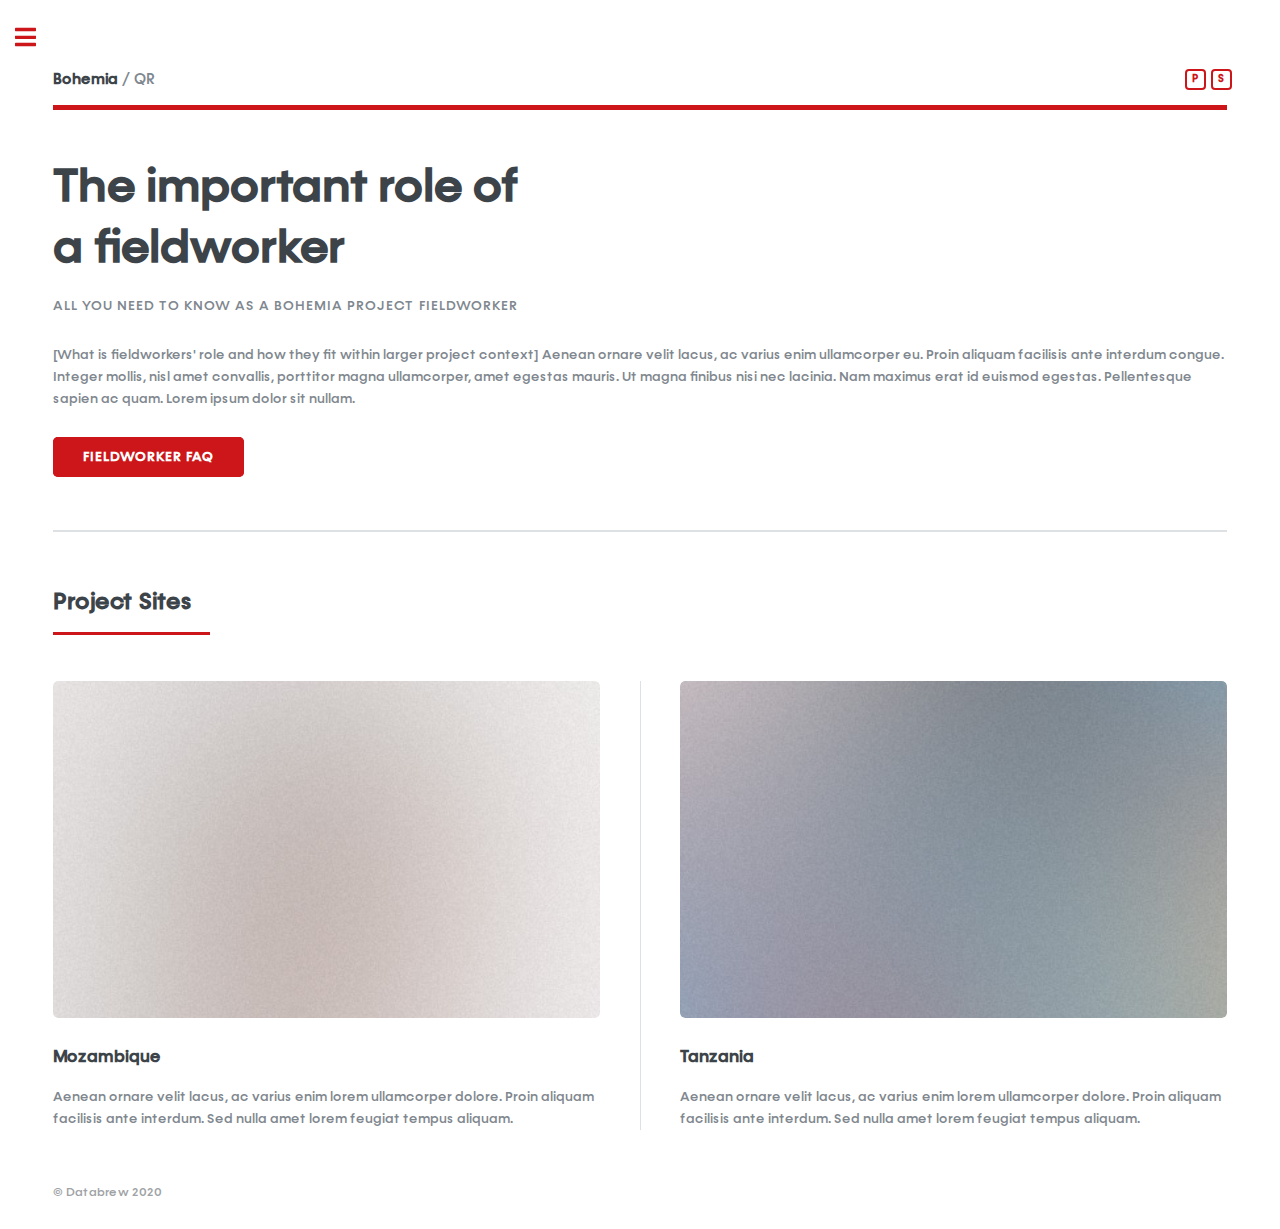
==== commit 55db7f3d: "change to bohemia qr site" ====
--- a/index.html
+++ b/index.html
@@ -1,129 +1,119 @@
 <!DOCTYPE HTML>
 <!--
-	Paradigm Shift by HTML5 UP
+	Editorial by HTML5 UP
 	html5up.net | @ajlkn
 	Free for personal and commercial use under the CCA 3.0 license (html5up.net/license)
 -->
 <html>
 	<head>
-		<title>Jon Silman</title>
+		<title>Bohemia QR</title>
 		<meta charset="utf-8" />
 		<meta name="viewport" content="width=device-width, initial-scale=1, user-scalable=no" />
-		<meta name="description" content="" />
-		<meta name="keywords" content="" />
 		<link rel="stylesheet" href="assets/css/main.css" />
-        <link href="https://fonts.googleapis.com/css?family=Permanent+Marker&display=swap" rel="stylesheet">
 	</head>
 	<body class="is-preload">
 
 		<!-- Wrapper -->
 			<div id="wrapper">
 
-				<!-- Intro -->
-					<section class="intro">
-						<header>
-							<h1>Jon Silman</h1>
-							<p>Stand-up comedian</p>
+				<!-- Main -->
+					<div id="main">
+						<div class="inner">
+
+							<!-- Header -->
+								<header id="header">
+									<a href="index.html" class="logo"><strong>Bohemia</strong> / QR</a>
+									<ul class="icons">
+										<li><a href="#" class="button small"><span class="label">P</span></a></li>
+										<li><a href="#" class="button small"><span class="label">S</span></a></li>
+									</ul>
+								</header>
+
+							<!-- Banner -->
+								<section id="banner">
+									<div class="content">
+										<header>
+											<h1>The important role of<br />
+											a fieldworker</h1>
+											<p>All you need to know as a Bohemia Project fieldworker</p>
+										</header>
+										<p>[What is fieldworkers' role and how they fit within larger project context] Aenean ornare velit lacus, ac varius enim ullamcorper eu. Proin aliquam facilisis ante interdum congue. Integer mollis, nisl amet convallis, porttitor magna ullamcorper, amet egestas mauris. Ut magna finibus nisi nec lacinia. Nam maximus erat id euismod egestas. Pellentesque sapien ac quam. Lorem ipsum dolor sit nullam.</p>
+										<ul class="actions">
+											<li><a href="faq.html" class="button large">Fieldworker FAQ</a></li>
+										</ul>
+									</div>
+
+								</section>
+
+							<!-- Section -->
+								<section>
+									<header class="major">
+										<h2>Project Sites</h2>
+									</header>
+									<div class="posts">
+										<article>
+											<a href="#" class="image"><img src="images/pic01.jpg" alt="" /></a>
+											<h3>Mozambique</h3>
+											<p>Aenean ornare velit lacus, ac varius enim lorem ullamcorper dolore. Proin aliquam facilisis ante interdum. Sed nulla amet lorem feugiat tempus aliquam.</p>
+										</article>
+										<article>
+											<a href="#" class="image"><img src="images/pic02.jpg" alt="" /></a>
+											<h3>Tanzania</h3>
+											<p>Aenean ornare velit lacus, ac varius enim lorem ullamcorper dolore. Proin aliquam facilisis ante interdum. Sed nulla amet lorem feugiat tempus aliquam.</p>
+										</article>
+
+									</div>
+								</section>
+							<!-- Footer -->
+								<footer id="footer">
+									<p class="copyright">&copy; Databrew 2020</p>
+								</footer>
+						</div>
+                        
+					</div>
+
+				<!-- Sidebar -->
+					<div id="sidebar">
+						<div class="inner">
+
+							<!-- Menu -->
+								<nav id="menu">
+									<header class="major">
+										<h2>Menu</h2>
+									</header>
+									<ul>
+										<li><a href="index.html">Homepage</a></li>
+										<li><a href="bohemia.html">About the Bohemia Project</a></li>
+                                        <li>
+											<span class="opener">Information for Fieldworkers</span>
+											<ul>
+												<li><a href="census_user_guide.pdf" target="_blank">Census Data Entry Guide</a></li>
+												<li><a href="faq.html">FAQ</a></li>
+											</ul>
+										</li>
+										<li><a href="fwdata.html">Fieldworker Data</a></li>
+                                        <li><a href="contact.html">Contact</a></li>
+									</ul>
+                            </nav>
+                        <!-- Icons -->
+								<footer id="footer">
 									<ul class="icons">
 										<li><a href="#" class="icon brands fa-twitter"><span class="label">Twitter</span></a></li>
 										<li><a href="#" class="icon brands fa-facebook-f"><span class="label">Facebook</span></a></li>
 										<li><a href="#" class="icon brands fa-instagram"><span class="label">Instagram</span></a></li>
 									</ul>
-							<ul class="actions">
-							<li><a href="#first"><span><img src="images/arrow.png" alt="" style="max-height:80px" /></span></a></li>
-                            
-							</ul>
-						</header>
-						<div class="content">
-							<span class="image fill" data-position="center"><img src="images/jon2.jpg" alt="" /></span>
+								</footer>
 						</div>
-					</section>
+					</div>
 
-				<!-- Section -->
-					<section id="first">
-						<header>
-                            <h2>In Action</h2>
-						</header>  
-						<div class="content">
-							<iframe width="520" height="400" src="https://www.youtube.com/embed/OMhMZfdGUKs" frameborder="0" allow="accelerometer; autoplay; encrypted-media; gyroscope; picture-in-picture" allowfullscreen></iframe>
-						</div>
-					</section>
-                
-                <!-- Section -->
-					<section>
-						<header>
-							<h2>Bio</h2>
-						</header>
-						<div class="content">
-                            <p><strong>Short Bio</strong></p>
-						</div>
-					</section>
-
-							<!-- Section -->
-								<section id="second">
-									<header>
-										<h2>Photos</h2>
-										<p></p>
-									</header>
-									<div class="content">
-										<div class="gallery">
-											<a href="images/jon8.jpg"><img src="images/jon8.jpg" alt="" /></a>
-                                            <a href="images/jon9.jpg"><img src="images/jon9.jpg" alt="" /></a>
-											<a href="images/jon10.jpg"><img src="images/jon10.jpg" alt="" /></a>
-                                            <a href="images/jon6.jpg"><img src="images/jon6.jpg" alt="" /></a>
-										</div>
-									</div>
-								</section>
-
-				<!-- Section -->
-					<section>
-						<header>
-							<h2>Shows</h2>
-						</header>
-						<div class="content">
-                            <p><strong>List of Past Shows</strong></p>
-						</div>
-					</section>
-
-				<!-- Section -->
-					<section>
-						<header>
-							<h2>Contact</h2>
-						</header>
-						<div class="content">
-							<p><strong>Need someone to make you laugh?</strong> I'm your guy. Get in touch!</p>
-							<footer>
-							<ul class="items">
-								<li>
-									<h3>Email</h3>
-									<a href="sendto:jon.silman@gmail.com" target="_blank">jon.silman@gmail.com</a>
-								</li>
-								<li>
-									<h3>Phone</h3>
-									<a href="#">(000) 000-0000</a>
-								</li>
-								<li>
-									<h3>Connect</h3>
-									<ul class="icons">
-										<li><a href="#" class="icon brands fa-twitter"><span class="label">Twitter</span></a></li>
-										<li><a href="#" class="icon brands fa-facebook-f"><span class="label">Facebook</span></a></li>
-										<li><a href="#" class="icon brands fa-instagram"><span class="label">Instagram</span></a></li>
-									</ul>
-								</li>
-							</ul>
-						</footer>
-						</div>
-						
-					</section>
-                </div>
+			</div>
 
 		<!-- Scripts -->
 			<script src="assets/js/jquery.min.js"></script>
-			<script src="assets/js/jquery.scrolly.min.js"></script>
 			<script src="assets/js/browser.min.js"></script>
 			<script src="assets/js/breakpoints.min.js"></script>
 			<script src="assets/js/util.js"></script>
 			<script src="assets/js/main.js"></script>
-    
+
 	</body>
 </html>--- a/assets/css/main.css
+++ b/assets/css/main.css
@@ -1,12 +1,21 @@
 @import url(fontawesome-all.min.css);
-@import url("https://fonts.googleapis.com/css?family=Source+Sans+Pro:300,600,700,300i,600i,700i|Raleway:600,800");
-
+@import url("https://fonts.googleapis.com/css?family=Open+Sans:400,600,400italic,600italic|Roboto+Slab:400,700");
+@font-face {
+  font-family: 'Konnect-Medium';
+  src: url('/assets/KonnectMedium/Konnect-Medium.eot');
+  src: url('/assets/KonnectMedium/Konnect-Medium.eot?#iefix') format('embedded-opentype'),
+       url('/assets/KonnectMedium/Konnect-Medium.svg#Konnect-Medium') format('svg'),
+       url('/assets/KonnectMedium/Konnect-Medium.ttf') format('truetype'),
+       url('/assets/KonnectMedium/Konnect-Medium.woff') format('woff'),
+       url('/assets/KonnectMedium/Konnect-Medium.woff2') format('woff2');
+  font-weight: normal;
+  font-style: normal;
+}
 /*
-	Paradigm Shift by HTML5 UP
+	Editorial by HTML5 UP
 	html5up.net | @ajlkn
 	Free for personal and commercial use under the CCA 3.0 license (html5up.net/license)
 */
-
 html, body, div, span, applet, object,
 iframe, h1, h2, h3, h4, h5, h6, p, blockquote,
 pre, a, abbr, acronym, address, big, cite,
@@ -18,3867 +27,2065 @@
 canvas, details, embed, figure, figcaption,
 footer, header, hgroup, menu, nav, output, ruby,
 section, summary, time, mark, audio, video {
-	margin: 0;
-	padding: 0;
-	border: 0;
-	font-size: 100%;
-	font: inherit;
-	vertical-align: baseline;}
+  margin: 0;
+  padding: 0;
+  border: 0;
+  font-size: 100%;
+  font: inherit;
+  vertical-align: baseline; }
 
 article, aside, details, figcaption, figure,
 footer, header, hgroup, menu, nav, section {
-	display: block;}
+  display: block; }
 
 body {
-	line-height: 1;
+  line-height: 1; }
+
+ol, ul {
+  list-style: none; }
+
+blockquote, q {
+  quotes: none; }
+  blockquote:before, blockquote:after, q:before, q:after {
+    content: '';
+    content: none; }
+
+table {
+  border-collapse: collapse;
+  border-spacing: 0; }
+
+body {
+  -webkit-text-size-adjust: none; }
+
+mark {
+  background-color: transparent;
+  color: inherit; }
+
+input::-moz-focus-inner {
+  border: 0;
+  padding: 0; }
+
+input, select, textarea {
+  -moz-appearance: none;
+  -webkit-appearance: none;
+  -ms-appearance: none;
+  appearance: none; }
+
+/* Basic */
+@-ms-viewport {
+  width: device-width; }
+
+body {
+  -ms-overflow-style: scrollbar; }
+
+@media screen and (max-width: 480px) {
+  html, body {
+    min-width: 320px; } }
+
+html {
+  box-sizing: border-box; }
+
+*, *:before, *:after {
+  box-sizing: inherit; }
+
+body {
+  background: #ffffff; }
+  body.is-preload *, body.is-preload *:before, body.is-preload *:after, body.is-resizing *, body.is-resizing *:before, body.is-resizing *:after {
+    -moz-animation: none !important;
+    -webkit-animation: none !important;
+    -ms-animation: none !important;
+    animation: none !important;
+    -moz-transition: none !important;
+    -webkit-transition: none !important;
+    -ms-transition: none !important;
+    transition: none !important; }
+
+/* Type */
+body, input, select, textarea {
+  color: #7f888f;
+  font-family: 'Konnect-Medium';
+  font-size: 13pt;
+  font-weight: 400;
+  line-height: 1.65; }
+  @media screen and (max-width: 1680px) {
+    body, input, select, textarea {
+      font-size: 11pt; } }
+  @media screen and (max-width: 1280px) {
+    body, input, select, textarea {
+      font-size: 10pt; } }
+  @media screen and (max-width: 360px) {
+    body, input, select, textarea {
+      font-size: 9pt; } }
+
+a {
+  -moz-transition: color 0.2s ease-in-out, border-bottom-color 0.2s ease-in-out;
+  -webkit-transition: color 0.2s ease-in-out, border-bottom-color 0.2s ease-in-out;
+  -ms-transition: color 0.2s ease-in-out, border-bottom-color 0.2s ease-in-out;
+  transition: color 0.2s ease-in-out, border-bottom-color 0.2s ease-in-out;
+  border-bottom: dotted 1px;
+  color: rgb(205, 22, 25);
+  text-decoration: none; }
+  a:hover {
+    border-bottom-color: rgb(205, 22, 25);
+    color: rgb(205, 22, 25) !important; }
+    a:hover strong {
+      color: inherit; }
+
+strong, b {
+  color: #3d4449;
+  font-weight: 600; }
+
+em, i {
+  font-style: italic; }
+
+p {
+  margin: 0 0 2em 0; }
+
+h1, h2, h3, h4, h5, h6 {
+  color: #3d4449;
+  font-family: 'Konnect-Medium';
+  font-weight: 700;
+  line-height: 1.5;
+  margin: 0 0 1em 0; }
+  h1 a, h2 a, h3 a, h4 a, h5 a, h6 a {
+    color: inherit;
+    text-decoration: none;
+    border-bottom: 0; }
+
+h1 {
+  font-size: 4em;
+  margin: 0 0 0.5em 0;
+  line-height: 1.3; }
+
+h2 {
+  font-size: 1.75em; }
+
+h3 {
+  font-size: 1.25em; }
+
+h4 {
+  font-size: 1.1em; }
+
+h5 {
+  font-size: 0.9em; }
+
+h6 {
+  font-size: 0.7em; }
+
+@media screen and (max-width: 1680px) {
+  h1 {
+    font-size: 3.5em; } }
+
+@media screen and (max-width: 980px) {
+  h1 {
+    font-size: 3.25em; } }
+
+@media screen and (max-width: 736px) {
+  h1 {
+    font-size: 2em;
+    line-height: 1.4; }
+  h2 {
+    font-size: 1.5em; } }
+
+sub {
+  font-size: 0.8em;
+  position: relative;
+  top: 0.5em; }
+
+sup {
+  font-size: 0.8em;
+  position: relative;
+  top: -0.5em; }
+
+blockquote {
+  border-left: solid 3px rgba(210, 215, 217, 0.75);
+  font-style: italic;
+  margin: 0 0 2em 0;
+  padding: 0.5em 0 0.5em 2em; }
+
+code {
+  background: rgba(230, 235, 237, 0.25);
+  border-radius: 0.375em;
+  border: solid 1px rgba(210, 215, 217, 0.75);
+  font-family: "Courier New", monospace;
+  font-size: 0.9em;
+  margin: 0 0.25em;
+  padding: 0.25em 0.65em; }
+
+pre {
+  -webkit-overflow-scrolling: touch;
+  font-family: "Courier New", monospace;
+  font-size: 0.9em;
+  margin: 0 0 2em 0; }
+  pre code {
+    display: block;
+    line-height: 1.75;
+    padding: 1em 1.5em;
+    overflow-x: auto; }
+
+hr {
+  border: 0;
+  border-bottom: solid 1px rgba(210, 215, 217, 0.75);
+  margin: 2em 0; }
+  hr.major {
+    margin: 3em 0; }
+
+.align-left {
+  text-align: left; }
+
+.align-center {
+  text-align: center; }
+
+.align-right {
+  text-align: right; }
+
+/* Row */
+.row {
+  display: flex;
+  flex-wrap: wrap;
+  box-sizing: border-box;
+  align-items: stretch; }
+  .row > * {
+    box-sizing: border-box; }
+  .row.gtr-uniform > * > :last-child {
+    margin-bottom: 0; }
+  .row.aln-left {
+    justify-content: flex-start; }
+  .row.aln-center {
+    justify-content: center; }
+  .row.aln-right {
+    justify-content: flex-end; }
+  .row.aln-top {
+    align-items: flex-start; }
+  .row.aln-middle {
+    align-items: center; }
+  .row.aln-bottom {
+    align-items: flex-end; }
+  .row > .imp {
+    order: -1; }
+  .row > .col-1 {
+    width: 8.33333%; }
+  .row > .off-1 {
+    margin-left: 8.33333%; }
+  .row > .col-2 {
+    width: 16.66667%; }
+  .row > .off-2 {
+    margin-left: 16.66667%; }
+  .row > .col-3 {
+    width: 25%; }
+  .row > .off-3 {
+    margin-left: 25%; }
+  .row > .col-4 {
+    width: 33.33333%; }
+  .row > .off-4 {
+    margin-left: 33.33333%; }
+  .row > .col-5 {
+    width: 41.66667%; }
+  .row > .off-5 {
+    margin-left: 41.66667%; }
+  .row > .col-6 {
+    width: 50%; }
+  .row > .off-6 {
+    margin-left: 50%; }
+  .row > .col-7 {
+    width: 58.33333%; }
+  .row > .off-7 {
+    margin-left: 58.33333%; }
+  .row > .col-8 {
+    width: 66.66667%; }
+  .row > .off-8 {
+    margin-left: 66.66667%; }
+  .row > .col-9 {
+    width: 75%; }
+  .row > .off-9 {
+    margin-left: 75%; }
+  .row > .col-10 {
+    width: 83.33333%; }
+  .row > .off-10 {
+    margin-left: 83.33333%; }
+  .row > .col-11 {
+    width: 91.66667%; }
+  .row > .off-11 {
+    margin-left: 91.66667%; }
+  .row > .col-12 {
+    width: 100%; }
+  .row > .off-12 {
+    margin-left: 100%; }
+  .row.gtr-0 {
+    margin-top: 0;
+    margin-left: 0em; }
+    .row.gtr-0 > * {
+      padding: 0 0 0 0em; }
+    .row.gtr-0.gtr-uniform {
+      margin-top: 0em; }
+      .row.gtr-0.gtr-uniform > * {
+        padding-top: 0em; }
+  .row.gtr-25 {
+    margin-top: 0;
+    margin-left: -0.375em; }
+    .row.gtr-25 > * {
+      padding: 0 0 0 0.375em; }
+    .row.gtr-25.gtr-uniform {
+      margin-top: -0.375em; }
+      .row.gtr-25.gtr-uniform > * {
+        padding-top: 0.375em; }
+  .row.gtr-50 {
+    margin-top: 0;
+    margin-left: -0.75em; }
+    .row.gtr-50 > * {
+      padding: 0 0 0 0.75em; }
+    .row.gtr-50.gtr-uniform {
+      margin-top: -0.75em; }
+      .row.gtr-50.gtr-uniform > * {
+        padding-top: 0.75em; }
+  .row {
+    margin-top: 0;
+    margin-left: -1.5em; }
+    .row > * {
+      padding: 0 0 0 1.5em; }
+    .row.gtr-uniform {
+      margin-top: -1.5em; }
+      .row.gtr-uniform > * {
+        padding-top: 1.5em; }
+  .row.gtr-150 {
+    margin-top: 0;
+    margin-left: -2.25em; }
+    .row.gtr-150 > * {
+      padding: 0 0 0 2.25em; }
+    .row.gtr-150.gtr-uniform {
+      margin-top: -2.25em; }
+      .row.gtr-150.gtr-uniform > * {
+        padding-top: 2.25em; }
+  .row.gtr-200 {
+    margin-top: 0;
+    margin-left: -3em; }
+    .row.gtr-200 > * {
+      padding: 0 0 0 3em; }
+    .row.gtr-200.gtr-uniform {
+      margin-top: -3em; }
+      .row.gtr-200.gtr-uniform > * {
+        padding-top: 3em; }
+  @media screen and (max-width: 1680px) {
+    .row {
+      display: flex;
+      flex-wrap: wrap;
+      box-sizing: border-box;
+      align-items: stretch; }
+      .row > * {
+        box-sizing: border-box; }
+      .row.gtr-uniform > * > :last-child {
+        margin-bottom: 0; }
+      .row.aln-left {
+        justify-content: flex-start; }
+      .row.aln-center {
+        justify-content: center; }
+      .row.aln-right {
+        justify-content: flex-end; }
+      .row.aln-top {
+        align-items: flex-start; }
+      .row.aln-middle {
+        align-items: center; }
+      .row.aln-bottom {
+        align-items: flex-end; }
+      .row > .imp-xlarge {
+        order: -1; }
+      .row > .col-1-xlarge {
+        width: 8.33333%; }
+      .row > .off-1-xlarge {
+        margin-left: 8.33333%; }
+      .row > .col-2-xlarge {
+        width: 16.66667%; }
+      .row > .off-2-xlarge {
+        margin-left: 16.66667%; }
+      .row > .col-3-xlarge {
+        width: 25%; }
+      .row > .off-3-xlarge {
+        margin-left: 25%; }
+      .row > .col-4-xlarge {
+        width: 33.33333%; }
+      .row > .off-4-xlarge {
+        margin-left: 33.33333%; }
+      .row > .col-5-xlarge {
+        width: 41.66667%; }
+      .row > .off-5-xlarge {
+        margin-left: 41.66667%; }
+      .row > .col-6-xlarge {
+        width: 50%; }
+      .row > .off-6-xlarge {
+        margin-left: 50%; }
+      .row > .col-7-xlarge {
+        width: 58.33333%; }
+      .row > .off-7-xlarge {
+        margin-left: 58.33333%; }
+      .row > .col-8-xlarge {
+        width: 66.66667%; }
+      .row > .off-8-xlarge {
+        margin-left: 66.66667%; }
+      .row > .col-9-xlarge {
+        width: 75%; }
+      .row > .off-9-xlarge {
+        margin-left: 75%; }
+      .row > .col-10-xlarge {
+        width: 83.33333%; }
+      .row > .off-10-xlarge {
+        margin-left: 83.33333%; }
+      .row > .col-11-xlarge {
+        width: 91.66667%; }
+      .row > .off-11-xlarge {
+        margin-left: 91.66667%; }
+      .row > .col-12-xlarge {
+        width: 100%; }
+      .row > .off-12-xlarge {
+        margin-left: 100%; }
+      .row.gtr-0 {
+        margin-top: 0;
+        margin-left: 0em; }
+        .row.gtr-0 > * {
+          padding: 0 0 0 0em; }
+        .row.gtr-0.gtr-uniform {
+          margin-top: 0em; }
+          .row.gtr-0.gtr-uniform > * {
+            padding-top: 0em; }
+      .row.gtr-25 {
+        margin-top: 0;
+        margin-left: -0.375em; }
+        .row.gtr-25 > * {
+          padding: 0 0 0 0.375em; }
+        .row.gtr-25.gtr-uniform {
+          margin-top: -0.375em; }
+          .row.gtr-25.gtr-uniform > * {
+            padding-top: 0.375em; }
+      .row.gtr-50 {
+        margin-top: 0;
+        margin-left: -0.75em; }
+        .row.gtr-50 > * {
+          padding: 0 0 0 0.75em; }
+        .row.gtr-50.gtr-uniform {
+          margin-top: -0.75em; }
+          .row.gtr-50.gtr-uniform > * {
+            padding-top: 0.75em; }
+      .row {
+        margin-top: 0;
+        margin-left: -1.5em; }
+        .row > * {
+          padding: 0 0 0 1.5em; }
+        .row.gtr-uniform {
+          margin-top: -1.5em; }
+          .row.gtr-uniform > * {
+            padding-top: 1.5em; }
+      .row.gtr-150 {
+        margin-top: 0;
+        margin-left: -2.25em; }
+        .row.gtr-150 > * {
+          padding: 0 0 0 2.25em; }
+        .row.gtr-150.gtr-uniform {
+          margin-top: -2.25em; }
+          .row.gtr-150.gtr-uniform > * {
+            padding-top: 2.25em; }
+      .row.gtr-200 {
+        margin-top: 0;
+        margin-left: -3em; }
+        .row.gtr-200 > * {
+          padding: 0 0 0 3em; }
+        .row.gtr-200.gtr-uniform {
+          margin-top: -3em; }
+          .row.gtr-200.gtr-uniform > * {
+            padding-top: 3em; } }
+  @media screen and (max-width: 1280px) {
+    .row {
+      display: flex;
+      flex-wrap: wrap;
+      box-sizing: border-box;
+      align-items: stretch; }
+      .row > * {
+        box-sizing: border-box; }
+      .row.gtr-uniform > * > :last-child {
+        margin-bottom: 0; }
+      .row.aln-left {
+        justify-content: flex-start; }
+      .row.aln-center {
+        justify-content: center; }
+      .row.aln-right {
+        justify-content: flex-end; }
+      .row.aln-top {
+        align-items: flex-start; }
+      .row.aln-middle {
+        align-items: center; }
+      .row.aln-bottom {
+        align-items: flex-end; }
+      .row > .imp-large {
+        order: -1; }
+      .row > .col-1-large {
+        width: 8.33333%; }
+      .row > .off-1-large {
+        margin-left: 8.33333%; }
+      .row > .col-2-large {
+        width: 16.66667%; }
+      .row > .off-2-large {
+        margin-left: 16.66667%; }
+      .row > .col-3-large {
+        width: 25%; }
+      .row > .off-3-large {
+        margin-left: 25%; }
+      .row > .col-4-large {
+        width: 33.33333%; }
+      .row > .off-4-large {
+        margin-left: 33.33333%; }
+      .row > .col-5-large {
+        width: 41.66667%; }
+      .row > .off-5-large {
+        margin-left: 41.66667%; }
+      .row > .col-6-large {
+        width: 50%; }
+      .row > .off-6-large {
+        margin-left: 50%; }
+      .row > .col-7-large {
+        width: 58.33333%; }
+      .row > .off-7-large {
+        margin-left: 58.33333%; }
+      .row > .col-8-large {
+        width: 66.66667%; }
+      .row > .off-8-large {
+        margin-left: 66.66667%; }
+      .row > .col-9-large {
+        width: 75%; }
+      .row > .off-9-large {
+        margin-left: 75%; }
+      .row > .col-10-large {
+        width: 83.33333%; }
+      .row > .off-10-large {
+        margin-left: 83.33333%; }
+      .row > .col-11-large {
+        width: 91.66667%; }
+      .row > .off-11-large {
+        margin-left: 91.66667%; }
+      .row > .col-12-large {
+        width: 100%; }
+      .row > .off-12-large {
+        margin-left: 100%; }
+      .row.gtr-0 {
+        margin-top: 0;
+        margin-left: 0em; }
+        .row.gtr-0 > * {
+          padding: 0 0 0 0em; }
+        .row.gtr-0.gtr-uniform {
+          margin-top: 0em; }
+          .row.gtr-0.gtr-uniform > * {
+            padding-top: 0em; }
+      .row.gtr-25 {
+        margin-top: 0;
+        margin-left: -0.375em; }
+        .row.gtr-25 > * {
+          padding: 0 0 0 0.375em; }
+        .row.gtr-25.gtr-uniform {
+          margin-top: -0.375em; }
+          .row.gtr-25.gtr-uniform > * {
+            padding-top: 0.375em; }
+      .row.gtr-50 {
+        margin-top: 0;
+        margin-left: -0.75em; }
+        .row.gtr-50 > * {
+          padding: 0 0 0 0.75em; }
+        .row.gtr-50.gtr-uniform {
+          margin-top: -0.75em; }
+          .row.gtr-50.gtr-uniform > * {
+            padding-top: 0.75em; }
+      .row {
+        margin-top: 0;
+        margin-left: -1.5em; }
+        .row > * {
+          padding: 0 0 0 1.5em; }
+        .row.gtr-uniform {
+          margin-top: -1.5em; }
+          .row.gtr-uniform > * {
+            padding-top: 1.5em; }
+      .row.gtr-150 {
+        margin-top: 0;
+        margin-left: -2.25em; }
+        .row.gtr-150 > * {
+          padding: 0 0 0 2.25em; }
+        .row.gtr-150.gtr-uniform {
+          margin-top: -2.25em; }
+          .row.gtr-150.gtr-uniform > * {
+            padding-top: 2.25em; }
+      .row.gtr-200 {
+        margin-top: 0;
+        margin-left: -3em; }
+        .row.gtr-200 > * {
+          padding: 0 0 0 3em; }
+        .row.gtr-200.gtr-uniform {
+          margin-top: -3em; }
+          .row.gtr-200.gtr-uniform > * {
+            padding-top: 3em; } }
+  @media screen and (max-width: 980px) {
+    .row {
+      display: flex;
+      flex-wrap: wrap;
+      box-sizing: border-box;
+      align-items: stretch; }
+      .row > * {
+        box-sizing: border-box; }
+      .row.gtr-uniform > * > :last-child {
+        margin-bottom: 0; }
+      .row.aln-left {
+        justify-content: flex-start; }
+      .row.aln-center {
+        justify-content: center; }
+      .row.aln-right {
+        justify-content: flex-end; }
+      .row.aln-top {
+        align-items: flex-start; }
+      .row.aln-middle {
+        align-items: center; }
+      .row.aln-bottom {
+        align-items: flex-end; }
+      .row > .imp-medium {
+        order: -1; }
+      .row > .col-1-medium {
+        width: 8.33333%; }
+      .row > .off-1-medium {
+        margin-left: 8.33333%; }
+      .row > .col-2-medium {
+        width: 16.66667%; }
+      .row > .off-2-medium {
+        margin-left: 16.66667%; }
+      .row > .col-3-medium {
+        width: 25%; }
+      .row > .off-3-medium {
+        margin-left: 25%; }
+      .row > .col-4-medium {
+        width: 33.33333%; }
+      .row > .off-4-medium {
+        margin-left: 33.33333%; }
+      .row > .col-5-medium {
+        width: 41.66667%; }
+      .row > .off-5-medium {
+        margin-left: 41.66667%; }
+      .row > .col-6-medium {
+        width: 50%; }
+      .row > .off-6-medium {
+        margin-left: 50%; }
+      .row > .col-7-medium {
+        width: 58.33333%; }
+      .row > .off-7-medium {
+        margin-left: 58.33333%; }
+      .row > .col-8-medium {
+        width: 66.66667%; }
+      .row > .off-8-medium {
+        margin-left: 66.66667%; }
+      .row > .col-9-medium {
+        width: 75%; }
+      .row > .off-9-medium {
+        margin-left: 75%; }
+      .row > .col-10-medium {
+        width: 83.33333%; }
+      .row > .off-10-medium {
+        margin-left: 83.33333%; }
+      .row > .col-11-medium {
+        width: 91.66667%; }
+      .row > .off-11-medium {
+        margin-left: 91.66667%; }
+      .row > .col-12-medium {
+        width: 100%; }
+      .row > .off-12-medium {
+        margin-left: 100%; }
+      .row.gtr-0 {
+        margin-top: 0;
+        margin-left: 0em; }
+        .row.gtr-0 > * {
+          padding: 0 0 0 0em; }
+        .row.gtr-0.gtr-uniform {
+          margin-top: 0em; }
+          .row.gtr-0.gtr-uniform > * {
+            padding-top: 0em; }
+      .row.gtr-25 {
+        margin-top: 0;
+        margin-left: -0.375em; }
+        .row.gtr-25 > * {
+          padding: 0 0 0 0.375em; }
+        .row.gtr-25.gtr-uniform {
+          margin-top: -0.375em; }
+          .row.gtr-25.gtr-uniform > * {
+            padding-top: 0.375em; }
+      .row.gtr-50 {
+        margin-top: 0;
+        margin-left: -0.75em; }
+        .row.gtr-50 > * {
+          padding: 0 0 0 0.75em; }
+        .row.gtr-50.gtr-uniform {
+          margin-top: -0.75em; }
+          .row.gtr-50.gtr-uniform > * {
+            padding-top: 0.75em; }
+      .row {
+        margin-top: 0;
+        margin-left: -1.5em; }
+        .row > * {
+          padding: 0 0 0 1.5em; }
+        .row.gtr-uniform {
+          margin-top: -1.5em; }
+          .row.gtr-uniform > * {
+            padding-top: 1.5em; }
+      .row.gtr-150 {
+        margin-top: 0;
+        margin-left: -2.25em; }
+        .row.gtr-150 > * {
+          padding: 0 0 0 2.25em; }
+        .row.gtr-150.gtr-uniform {
+          margin-top: -2.25em; }
+          .row.gtr-150.gtr-uniform > * {
+            padding-top: 2.25em; }
+      .row.gtr-200 {
+        margin-top: 0;
+        margin-left: -3em; }
+        .row.gtr-200 > * {
+          padding: 0 0 0 3em; }
+        .row.gtr-200.gtr-uniform {
+          margin-top: -3em; }
+          .row.gtr-200.gtr-uniform > * {
+            padding-top: 3em; } }
+  @media screen and (max-width: 736px) {
+    .row {
+      display: flex;
+      flex-wrap: wrap;
+      box-sizing: border-box;
+      align-items: stretch; }
+      .row > * {
+        box-sizing: border-box; }
+      .row.gtr-uniform > * > :last-child {
+        margin-bottom: 0; }
+      .row.aln-left {
+        justify-content: flex-start; }
+      .row.aln-center {
+        justify-content: center; }
+      .row.aln-right {
+        justify-content: flex-end; }
+      .row.aln-top {
+        align-items: flex-start; }
+      .row.aln-middle {
+        align-items: center; }
+      .row.aln-bottom {
+        align-items: flex-end; }
+      .row > .imp-small {
+        order: -1; }
+      .row > .col-1-small {
+        width: 8.33333%; }
+      .row > .off-1-small {
+        margin-left: 8.33333%; }
+      .row > .col-2-small {
+        width: 16.66667%; }
+      .row > .off-2-small {
+        margin-left: 16.66667%; }
+      .row > .col-3-small {
+        width: 25%; }
+      .row > .off-3-small {
+        margin-left: 25%; }
+      .row > .col-4-small {
+        width: 33.33333%; }
+      .row > .off-4-small {
+        margin-left: 33.33333%; }
+      .row > .col-5-small {
+        width: 41.66667%; }
+      .row > .off-5-small {
+        margin-left: 41.66667%; }
+      .row > .col-6-small {
+        width: 50%; }
+      .row > .off-6-small {
+        margin-left: 50%; }
+      .row > .col-7-small {
+        width: 58.33333%; }
+      .row > .off-7-small {
+        margin-left: 58.33333%; }
+      .row > .col-8-small {
+        width: 66.66667%; }
+      .row > .off-8-small {
+        margin-left: 66.66667%; }
+      .row > .col-9-small {
+        width: 75%; }
+      .row > .off-9-small {
+        margin-left: 75%; }
+      .row > .col-10-small {
+        width: 83.33333%; }
+      .row > .off-10-small {
+        margin-left: 83.33333%; }
+      .row > .col-11-small {
+        width: 91.66667%; }
+      .row > .off-11-small {
+        margin-left: 91.66667%; }
+      .row > .col-12-small {
+        width: 100%; }
+      .row > .off-12-small {
+        margin-left: 100%; }
+      .row.gtr-0 {
+        margin-top: 0;
+        margin-left: 0em; }
+        .row.gtr-0 > * {
+          padding: 0 0 0 0em; }
+        .row.gtr-0.gtr-uniform {
+          margin-top: 0em; }
+          .row.gtr-0.gtr-uniform > * {
+            padding-top: 0em; }
+      .row.gtr-25 {
+        margin-top: 0;
+        margin-left: -0.375em; }
+        .row.gtr-25 > * {
+          padding: 0 0 0 0.375em; }
+        .row.gtr-25.gtr-uniform {
+          margin-top: -0.375em; }
+          .row.gtr-25.gtr-uniform > * {
+            padding-top: 0.375em; }
+      .row.gtr-50 {
+        margin-top: 0;
+        margin-left: -0.75em; }
+        .row.gtr-50 > * {
+          padding: 0 0 0 0.75em; }
+        .row.gtr-50.gtr-uniform {
+          margin-top: -0.75em; }
+          .row.gtr-50.gtr-uniform > * {
+            padding-top: 0.75em; }
+      .row {
+        margin-top: 0;
+        margin-left: -1.5em; }
+        .row > * {
+          padding: 0 0 0 1.5em; }
+        .row.gtr-uniform {
+          margin-top: -1.5em; }
+          .row.gtr-uniform > * {
+            padding-top: 1.5em; }
+      .row.gtr-150 {
+        margin-top: 0;
+        margin-left: -2.25em; }
+        .row.gtr-150 > * {
+          padding: 0 0 0 2.25em; }
+        .row.gtr-150.gtr-uniform {
+          margin-top: -2.25em; }
+          .row.gtr-150.gtr-uniform > * {
+            padding-top: 2.25em; }
+      .row.gtr-200 {
+        margin-top: 0;
+        margin-left: -3em; }
+        .row.gtr-200 > * {
+          padding: 0 0 0 3em; }
+        .row.gtr-200.gtr-uniform {
+          margin-top: -3em; }
+          .row.gtr-200.gtr-uniform > * {
+            padding-top: 3em; } }
+  @media screen and (max-width: 480px) {
+    .row {
+      display: flex;
+      flex-wrap: wrap;
+      box-sizing: border-box;
+      align-items: stretch; }
+      .row > * {
+        box-sizing: border-box; }
+      .row.gtr-uniform > * > :last-child {
+        margin-bottom: 0; }
+      .row.aln-left {
+        justify-content: flex-start; }
+      .row.aln-center {
+        justify-content: center; }
+      .row.aln-right {
+        justify-content: flex-end; }
+      .row.aln-top {
+        align-items: flex-start; }
+      .row.aln-middle {
+        align-items: center; }
+      .row.aln-bottom {
+        align-items: flex-end; }
+      .row > .imp-xsmall {
+        order: -1; }
+      .row > .col-1-xsmall {
+        width: 8.33333%; }
+      .row > .off-1-xsmall {
+        margin-left: 8.33333%; }
+      .row > .col-2-xsmall {
+        width: 16.66667%; }
+      .row > .off-2-xsmall {
+        margin-left: 16.66667%; }
+      .row > .col-3-xsmall {
+        width: 25%; }
+      .row > .off-3-xsmall {
+        margin-left: 25%; }
+      .row > .col-4-xsmall {
+        width: 33.33333%; }
+      .row > .off-4-xsmall {
+        margin-left: 33.33333%; }
+      .row > .col-5-xsmall {
+        width: 41.66667%; }
+      .row > .off-5-xsmall {
+        margin-left: 41.66667%; }
+      .row > .col-6-xsmall {
+        width: 50%; }
+      .row > .off-6-xsmall {
+        margin-left: 50%; }
+      .row > .col-7-xsmall {
+        width: 58.33333%; }
+      .row > .off-7-xsmall {
+        margin-left: 58.33333%; }
+      .row > .col-8-xsmall {
+        width: 66.66667%; }
+      .row > .off-8-xsmall {
+        margin-left: 66.66667%; }
+      .row > .col-9-xsmall {
+        width: 75%; }
+      .row > .off-9-xsmall {
+        margin-left: 75%; }
+      .row > .col-10-xsmall {
+        width: 83.33333%; }
+      .row > .off-10-xsmall {
+        margin-left: 83.33333%; }
+      .row > .col-11-xsmall {
+        width: 91.66667%; }
+      .row > .off-11-xsmall {
+        margin-left: 91.66667%; }
+      .row > .col-12-xsmall {
+        width: 100%; }
+      .row > .off-12-xsmall {
+        margin-left: 100%; }
+      .row.gtr-0 {
+        margin-top: 0;
+        margin-left: 0em; }
+        .row.gtr-0 > * {
+          padding: 0 0 0 0em; }
+        .row.gtr-0.gtr-uniform {
+          margin-top: 0em; }
+          .row.gtr-0.gtr-uniform > * {
+            padding-top: 0em; }
+      .row.gtr-25 {
+        margin-top: 0;
+        margin-left: -0.375em; }
+        .row.gtr-25 > * {
+          padding: 0 0 0 0.375em; }
+        .row.gtr-25.gtr-uniform {
+          margin-top: -0.375em; }
+          .row.gtr-25.gtr-uniform > * {
+            padding-top: 0.375em; }
+      .row.gtr-50 {
+        margin-top: 0;
+        margin-left: -0.75em; }
+        .row.gtr-50 > * {
+          padding: 0 0 0 0.75em; }
+        .row.gtr-50.gtr-uniform {
+          margin-top: -0.75em; }
+          .row.gtr-50.gtr-uniform > * {
+            padding-top: 0.75em; }
+      .row {
+        margin-top: 0;
+        margin-left: -1.5em; }
+        .row > * {
+          padding: 0 0 0 1.5em; }
+        .row.gtr-uniform {
+          margin-top: -1.5em; }
+          .row.gtr-uniform > * {
+            padding-top: 1.5em; }
+      .row.gtr-150 {
+        margin-top: 0;
+        margin-left: -2.25em; }
+        .row.gtr-150 > * {
+          padding: 0 0 0 2.25em; }
+        .row.gtr-150.gtr-uniform {
+          margin-top: -2.25em; }
+          .row.gtr-150.gtr-uniform > * {
+            padding-top: 2.25em; }
+      .row.gtr-200 {
+        margin-top: 0;
+        margin-left: -3em; }
+        .row.gtr-200 > * {
+          padding: 0 0 0 3em; }
+        .row.gtr-200.gtr-uniform {
+          margin-top: -3em; }
+          .row.gtr-200.gtr-uniform > * {
+            padding-top: 3em; } }
+
+/* Section/Article */
+section.special, article.special {
+  text-align: center; }
+
+header p {
+  font-family: 'Konnect-Medium';
+  font-size: 1em;
+  font-weight: 400;
+  letter-spacing: 0.075em;
+  margin-top: -0.5em;
+  text-transform: uppercase; }
+
+header.major > :last-child {
+  border-bottom: solid 3px rgb(205, 22, 25);
+  display: inline-block;
+  margin: 0 0 2em 0;
+  padding: 0 0.75em 0.5em 0; }
+
+header.main > :last-child {
+  margin: 0 0 1em 0; }
+
+
+/* Box */
+.box {
+  border-radius: 0.375em;
+  border: solid 1px rgba(210, 215, 217, 0.75);
+  margin-bottom: 2em;
+  padding: 1.5em; }
+  .box > :last-child,
+  .box > :last-child > :last-child,
+  .box > :last-child > :last-child > :last-child {
+    margin-bottom: 0; }
+  .box.alt {
+    border: 0;
+    border-radius: 0;
+    padding: 0; }
+
+/* Icon */
+.icon {
+  text-decoration: none;
+  border-bottom: none;
+  position: relative; }
+  .icon:before {
+    -moz-osx-font-smoothing: grayscale;
+    -webkit-font-smoothing: antialiased;
+    display: inline-block;
+    font-style: normal;
+    font-variant: normal;
+    text-rendering: auto;
+    line-height: 1;
+    text-transform: none !important;
+    font-family: 'Font Awesome 5 Free';
+    font-weight: 400; }
+  .icon > .label {
+    display: none; }
+  .icon:before {
+    line-height: inherit; }
+  .icon.solid:before {
+    font-weight: 900; }
+  .icon.brands:before {
+    font-family: 'Font Awesome 5 Brands'; }
+
+/* Image */
+.image {
+  border-radius: 0.375em;
+  border: 0;
+  display: inline-block;
+  position: relative; }
+  .image img {
+    border-radius: 0.375em;
+    display: block; }
+  .image.left, .image.right {
+    max-width: 40%; }
+    .image.left img, .image.right img {
+      width: 100%; }
+  .image.left {
+    float: left;
+    padding: 0 1.5em 1em 0;
+    top: 0.25em; }
+  .image.right {
+    float: right;
+    padding: 0 0 1em 1.5em;
+    top: 0.25em; }
+  .image.fit {
+    display: block;
+    margin: 0 0 2em 0;
+    width: 100%; }
+    .image.fit img {
+      width: 100%; }
+  .image.main {
+    display: block;
+    margin: 0 0 3em 0;
+    width: 30%; }
+    .image.main img {
+      width: 100%; }
+
+a.image {
+  overflow: hidden; }
+  a.image img {
+    -moz-transition: -moz-transform 0.2s ease;
+    -webkit-transition: -webkit-transform 0.2s ease;
+    -ms-transition: -ms-transform 0.2s ease;
+    transition: transform 0.2s ease; }
+  a.image:hover img {
+    -moz-transform: scale(1.075);
+    -webkit-transform: scale(1.075);
+    -ms-transform: scale(1.075);
+    transform: scale(1.075); }
+
+/* List */
+ol {
+  list-style: decimal;
+  margin: 0 0 2em 0;
+  padding-left: 1.25em; }
+  ol li {
+    padding-left: 0.25em; }
+
+ul {
+  list-style: disc;
+  margin: 0 0 2em 0;
+  padding-left: 1em; }
+  ul li {
+    padding-left: 0.5em; }
+  ul.alt {
+    list-style: none;
+    padding-left: 0; }
+    ul.alt li {
+      border-top: solid 1px rgba(210, 215, 217, 0.75);
+      padding: 0.5em 0; }
+      ul.alt li:first-child {
+        border-top: 0;
+        padding-top: 0; }
+
+/* Actions */
+ul.actions {
+  display: -moz-flex;
+  display: -webkit-flex;
+  display: -ms-flex;
+  display: flex;
+  cursor: default;
+  list-style: none;
+  margin-left: -1em;
+  padding-left: 0; }
+  ul.actions li {
+    padding: 0 0 0 1em;
+    vertical-align: middle; }
+  ul.actions.special {
+    -moz-justify-content: center;
+    -webkit-justify-content: center;
+    -ms-justify-content: center;
+    justify-content: center;
+    width: 100%;
+    margin-left: 0; }
+    ul.actions.special li:first-child {
+      padding-left: 0; }
+  ul.actions.stacked {
+    -moz-flex-direction: column;
+    -webkit-flex-direction: column;
+    -ms-flex-direction: column;
+    flex-direction: column;
+    margin-left: 0; }
+    ul.actions.stacked li {
+      padding: 1.3em 0 0 0; }
+      ul.actions.stacked li:first-child {
+        padding-top: 0; }
+  ul.actions.fit {
+    width: calc(100% + 1em); }
+    ul.actions.fit li {
+      -moz-flex-grow: 1;
+      -webkit-flex-grow: 1;
+      -ms-flex-grow: 1;
+      flex-grow: 1;
+      -moz-flex-shrink: 1;
+      -webkit-flex-shrink: 1;
+      -ms-flex-shrink: 1;
+      flex-shrink: 1;
+      width: 100%; }
+      ul.actions.fit li > * {
+        width: 100%; }
+    ul.actions.fit.stacked {
+      width: 100%; }
+
+/* Icons */
+ul.icons {
+  cursor: default;
+  list-style: none;
+  padding-left: 0; }
+  ul.icons li {
+    display: inline-block;
+    padding: 0 1em 0 0; }
+    ul.icons li:last-child {
+      padding-right: 0; }
+    ul.icons li .icon {
+      color: inherit; }
+      ul.icons li .icon:before {
+        font-size: 1.25em; }
+
+/* Contact */
+ul.contact {
+  list-style: none;
+  padding: 0; }
+  ul.contact li {
+    text-decoration: none;
+    border-top: solid 1px rgba(210, 215, 217, 0.75);
+    margin: 1.5em 0 0 0;
+    padding: 1.5em 0 0 3em;
+    position: relative; }
+    ul.contact li:before {
+      -moz-osx-font-smoothing: grayscale;
+      -webkit-font-smoothing: antialiased;
+      display: inline-block;
+      font-style: normal;
+      font-variant: normal;
+      text-rendering: auto;
+      line-height: 1;
+      text-transform: none !important;
+      font-family: 'Font Awesome 5 Free';
+      font-weight: 400; }
+    ul.contact li:before {
+      color: rgb(205, 22, 25);
+      display: inline-block;
+      font-size: 1.5em;
+      height: 1.125em;
+      left: 0;
+      line-height: 1.125em;
+      position: absolute;
+      text-align: center;
+      top: 1em;
+      width: 1.5em; }
+    ul.contact li:first-child {
+      border-top: 0;
+      margin-top: 0;
+      padding-top: 0; }
+      ul.contact li:first-child:before {
+        top: 0; }
+    ul.contact li a {
+      color: inherit; }
+
+/* Pagination */
+ul.pagination {
+  cursor: default;
+  list-style: none;
+  padding-left: 0; }
+  ul.pagination li {
+    display: inline-block;
+    padding-left: 0;
+    vertical-align: middle; }
+    ul.pagination li > .page {
+      -moz-transition: background-color 0.2s ease-in-out, color 0.2s ease-in-out;
+      -webkit-transition: background-color 0.2s ease-in-out, color 0.2s ease-in-out;
+      -ms-transition: background-color 0.2s ease-in-out, color 0.2s ease-in-out;
+      transition: background-color 0.2s ease-in-out, color 0.2s ease-in-out;
+      border-bottom: 0;
+      border-radius: 0.375em;
+      display: inline-block;
+      font-size: 0.8em;
+      font-weight: 600;
+      height: 2em;
+      line-height: 2em;
+      margin: 0 0.125em;
+      min-width: 2em;
+      padding: 0 0.5em;
+      text-align: center; }
+      ul.pagination li > .page.active {
+        background-color: rgb(205, 22, 25);
+        color: #ffffff !important; }
+        ul.pagination li > .page.active:hover {
+          background-color: #f67878; }
+        ul.pagination li > .page.active:active {
+          background-color: #f45c5c; }
+    ul.pagination li:first-child {
+      padding-right: 0.75em; }
+    ul.pagination li:last-child {
+      padding-left: 0.75em; }
+  @media screen and (max-width: 480px) {
+    ul.pagination li:nth-child(n+2):nth-last-child(n+2) {
+      display: none; }
+    ul.pagination li:first-child {
+      padding-right: 0; } }
+
+/* Table */
+.table-wrapper {
+  -webkit-overflow-scrolling: touch;
+  overflow-x: auto; }
+
+table {
+  margin: 0 0 2em 0;
+  width: 100%; }
+  table tbody tr {
+    border: solid 1px rgba(210, 215, 217, 0.75);
+    border-left: 0;
+    border-right: 0; }
+    table tbody tr:nth-child(2n + 1) {
+      background-color: rgba(230, 235, 237, 0.25); }
+  table td {
+    padding: 0.75em 0.75em; }
+  table th {
+    color: #3d4449;
+    font-size: 0.9em;
+    font-weight: 600;
+    padding: 0 0.75em 0.75em 0.75em;
+    text-align: left; }
+  table thead {
+    border-bottom: solid 2px rgba(210, 215, 217, 0.75); }
+  table tfoot {
+    border-top: solid 2px rgba(210, 215, 217, 0.75); }
+  table.alt {
+    border-collapse: separate; }
+    table.alt tbody tr td {
+      border: solid 1px rgba(210, 215, 217, 0.75);
+      border-left-width: 0;
+      border-top-width: 0; }
+      table.alt tbody tr td:first-child {
+        border-left-width: 1px; }
+    table.alt tbody tr:first-child td {
+      border-top-width: 1px; }
+    table.alt thead {
+      border-bottom: 0; }
+    table.alt tfoot {
+      border-top: 0; }
+
+/* Button */
+input[type="submit"],
+input[type="reset"],
+input[type="button"],
+button,
+.button {
+  -moz-appearance: none;
+  -webkit-appearance: none;
+  -ms-appearance: none;
+  appearance: none;
+  -moz-transition: background-color 0.2s ease-in-out, color 0.2s ease-in-out;
+  -webkit-transition: background-color 0.2s ease-in-out, color 0.2s ease-in-out;
+  -ms-transition: background-color 0.2s ease-in-out, color 0.2s ease-in-out;
+  transition: background-color 0.2s ease-in-out, color 0.2s ease-in-out;
+  background-color: transparent;
+  border-radius: 0.375em;
+  border: 0;
+  box-shadow: inset 0 0 0 2px rgb(205, 22, 25);
+  color: rgb(205, 22, 25) !important;
+  cursor: pointer;
+  display: inline-block;
+  font-family: 'Konnect-Medium';
+  font-size: 0.8em;
+  font-weight: 700;
+  height: 3.5em;
+  letter-spacing: 0.075em;
+  line-height: 3.5em;
+  padding: 0 2.25em;
+  text-align: center;
+  text-decoration: none;
+  text-transform: uppercase;
+  white-space: nowrap; }
+  input[type="submit"]:hover,
+  input[type="reset"]:hover,
+  input[type="button"]:hover,
+  button:hover,
+  .button:hover {
+    background-color: rgb(205, 22, 25);
+    color: #fff !important}
+  input[type="submit"]:active,
+  input[type="reset"]:active,
+  input[type="button"]:active,
+  button:active,
+  .button:active {
+    background-color: rgba(245, 106, 106, 0.15); }
+  input[type="submit"].icon:before,
+  input[type="reset"].icon:before,
+  input[type="button"].icon:before,
+  button.icon:before,
+  .button.icon:before {
+    margin-right: 0.5em; }
+  input[type="submit"].fit,
+  input[type="reset"].fit,
+  input[type="button"].fit,
+  button.fit,
+  .button.fit {
+    width: 100%; }
+  input[type="submit"].small,
+  input[type="reset"].small,
+  input[type="button"].small,
+  button.small,
+  .button.small {
+    font-size: 0.8em;
+    padding: 0 .6em;
+    height: 2em;
+    line-height: 2em;
+    margin: -.5em;
 }
-
-ol, ul {
-	list-style: none;
+  input[type="submit"].large,
+  input[type="reset"].large,
+  input[type="button"].large,
+  button.large,
+  .button.large {
+    font-size: 1em;
+    height: 3em;
+    line-height: 3em; 
+    background-color: rgb(205, 22, 25) !important;
+    color: #fff !important;
 }
-
-blockquote, q {
-	quotes: none;
+  .button.large:hover {
+    background-color: #fff !important;
+    color:rgb(205, 22, 25)  !important
 }
 
-	blockquote:before, blockquote:after, q:before, q:after {
-		content: '';
-		content: none;
-	}
-
-table {
-	border-collapse: collapse;
-	border-spacing: 0;
-}
-
-body {
-	-webkit-text-size-adjust: none;
-}
-
-mark {
-	background-color: transparent;
-	color: inherit;
-}
-
-input::-moz-focus-inner {
-	border: 0;
-	padding: 0;
-}
-
-input, select, textarea {
-	-moz-appearance: none;
-	-webkit-appearance: none;
-	-ms-appearance: none;
-	appearance: none;
-}
-
-/* Basic */
-
-	@-ms-viewport {
-		width: device-width;
-	}
-
-	body {
-		-ms-overflow-style: scrollbar;
-	}
-
-	@media screen and (max-width: 480px) {
-
-		html, body {
-			min-width: 320px;
-		}
-
-	}
-
-	html {
-		box-sizing: border-box;
-	}
-
-	*, *:before, *:after {
-		box-sizing: inherit;
-	}
-
-	html {
-		overflow-x: hidden;
-	}
-
-	body {
-		background: #ffffff;
-		overflow-x: hidden;
-	}
-
-		body.is-preload *, body.is-preload *:before, body.is-preload *:after {
-			-moz-animation: none !important;
-			-webkit-animation: none !important;
-			-ms-animation: none !important;
-			animation: none !important;
-			-moz-transition: none !important;
-			-webkit-transition: none !important;
-			-ms-transition: none !important;
-			transition: none !important;
-		}
-
-/* Typography */
-
-	html {
-		font-size: 18pt;
-	}
-
-		@media screen and (max-width: 1920px) {
-
-			html {
-				font-size: 13pt;
-			}
-
-		}
-
-		@media screen and (max-width: 1152px) {
-
-			html {
-				font-size: 14pt;
-			}
-
-		}
-
-		@media screen and (max-width: 736px) {
-
-			html {
-				font-size: 12pt;
-			}
-
-		}
-
-		@media screen and (max-width: 480px) {
-
-			html {
-				font-size: 11pt;
-			}
-
-		}
-
-	body {
-		background-color: #ffffff;
-		color: #343433;
-	}
-
-	body, input, select, textarea {
-		color: #343433;
-		font-family: "Source Sans Pro", Helvetica, sans-serif;
-		font-size: 1rem;
-		font-weight: 300;
-		letter-spacing: 0.0375em;
-		line-height: 2;
-	}
-
-	a {
-		-moz-transition: border-bottom-color 0.25s ease-in-out;
-		-webkit-transition: border-bottom-color 0.25s ease-in-out;
-		-ms-transition: border-bottom-color 0.25s ease-in-out;
-		transition: border-bottom-color 0.25s ease-in-out;
-		text-decoration: none;
-		color: #343433;
-	}
-
-		a:hover {
-			text-decoration: none;
-			border-bottom-color: none;
-		}
-
-	strong, b {
-		font-weight: 600;
-		color: #343433;
-	}
-
-	em, i {
-		font-style: italic;
-	}
-
-	p {
-		margin: 0 0 2rem 0;
-	}
-
-	h1, h2, h3, h4, h5, h6 {
-		color: #343433;
-		font-family: 'Permanent Marker', cursive;
-		font-weight: 600;
-		letter-spacing: 0.175em;
-		line-height: 1.75;
-		margin: 0 0 1.5rem 0;
-		text-transform: uppercase;
-	}
-
-		h1 a, h2 a, h3 a, h4 a, h5 a, h6 a {
-			color: inherit;
-			text-decoration: none;
-		}
-
-	h1 {
-		font-family: 'Permanent Marker', cursive;
-		font-size: 5rem;
-		font-weight: 700;
-		letter-spacing: -0.05em;
-		line-height: 1.1;
-		margin: 0 0 1.5rem 0;
-		text-transform: none;
-	}
-
-	h2 {
-		font-size: 2rem;
-		font-weight: 800;
-        letter-spacing: -0.05em;
-
-	}
-
-	h3 {
-		font-size: 0.875rem;
+  input[type="submit"].primary,
+  input[type="reset"].primary,
+  input[type="button"].primary,
+  button.primary,
+  .button.primary {
+    background-color: #f56a6a;
+    box-shadow: none;
+    color: #ffffff !important; }
+    input[type="submit"].primary:hover,
+    input[type="reset"].primary:hover,
+    input[type="button"].primary:hover,
+    button.primary:hover,
+    .button.primary:hover {
+      background-color: #f67878; }
+    input[type="submit"].primary:active,
+    input[type="reset"].primary:active,
+    input[type="button"].primary:active,
+    button.primary:active,
+    .button.primary:active {
+      background-color: #f45c5c; }
+  input[type="submit"].disabled, input[type="submit"]:disabled,
+  input[type="reset"].disabled,
+  input[type="reset"]:disabled,
+  input[type="button"].disabled,
+  input[type="button"]:disabled,
+  button.disabled,
+  button:disabled,
+  .button.disabled,
+  .button:disabled {
+    pointer-events: none;
+    opacity: 0.25; }
+
+/* Mini Posts */
+.mini-posts article {
+  border-top: solid 1px rgba(210, 215, 217, 0.75);
+  margin-top: 2em;
+  padding-top: 2em; }
+  .mini-posts article .image {
+    display: block;
+    margin: 0 0 1.5em 0; }
+    .mini-posts article .image img {
+      display: block;
+      width: 100%; }
+  .mini-posts article:first-child {
+    border-top: 0;
+    margin-top: 0;
+    padding-top: 0; }
+
+/* Features */
+.features {
+  display: -moz-flex;
+  display: -webkit-flex;
+  display: -ms-flex;
+  display: flex;
+  -moz-flex-wrap: wrap;
+  -webkit-flex-wrap: wrap;
+  -ms-flex-wrap: wrap;
+  flex-wrap: wrap;
+  margin: 0 0 2em -3em;
+  width: calc(100% + 3em); }
+  .features article {
+    -moz-align-items: center;
+    -webkit-align-items: center;
+    -ms-align-items: center;
+    align-items: center;
+    display: -moz-flex;
+    display: -webkit-flex;
+    display: -ms-flex;
+    display: flex;
+    margin: 0 0 3em 3em;
+    position: relative;
+    width: calc(50% - 3em); }
+    .features article:nth-child(2n - 1) {
+      margin-right: 1.5em; }
+    .features article:nth-child(2n) {
+      margin-left: 1.5em; }
+    .features article:nth-last-child(1), .features article:nth-last-child(2) {
+      margin-bottom: 0; }
+    .features article .icon {
+      -moz-flex-grow: 0;
+      -webkit-flex-grow: 0;
+      -ms-flex-grow: 0;
+      flex-grow: 0;
+      -moz-flex-shrink: 0;
+      -webkit-flex-shrink: 0;
+      -ms-flex-shrink: 0;
+      flex-shrink: 0;
+      display: block;
+      height: 10em;
+      line-height: 10em;
+      margin: 0 2em 0 0;
+      text-align: center;
+      width: 10em; }
+      .features article .icon:before {
+        color: #f56a6a;
+        font-size: 2.75rem;
+        position: relative;
+        top: 0.05em; }
+      .features article .icon:after {
+        -moz-transform: rotate(45deg);
+        -webkit-transform: rotate(45deg);
+        -ms-transform: rotate(45deg);
+        transform: rotate(45deg);
+        border-radius: 0.25rem;
+        border: solid 2px rgba(210, 215, 217, 0.75);
+        content: '';
+        display: block;
+        height: 7em;
+        left: 50%;
+        margin: -3.5em 0 0 -3.5em;
+        position: absolute;
+        top: 50%;
+        width: 7em; }
+    .features article .content {
+      -moz-flex-grow: 1;
+      -webkit-flex-grow: 1;
+      -ms-flex-grow: 1;
+      flex-grow: 1;
+      -moz-flex-shrink: 1;
+      -webkit-flex-shrink: 1;
+      -ms-flex-shrink: 1;
+      flex-shrink: 1;
+      width: 100%; }
+      .features article .content > :last-child {
+        margin-bottom: 0; }
+  @media screen and (max-width: 980px) {
+    .features {
+      margin: 0 0 2em 0;
+      width: 100%; }
+      .features article {
+        margin: 0 0 3em 0;
+        width: 100%; }
+        .features article:nth-child(2n - 1) {
+          margin-right: 0; }
+        .features article:nth-child(2n) {
+          margin-left: 0; }
+        .features article:nth-last-child(1), .features article:nth-last-child(2) {
+          margin-bottom: 3em; }
+        .features article:last-child {
+          margin-bottom: 0; }
+        .features article .icon {
+          height: 8em;
+          line-height: 8em;
+          width: 8em; }
+          .features article .icon:before {
+            font-size: 2.25rem; }
+          .features article .icon:after {
+            height: 6em;
+            margin: -3em 0 0 -3em;
+            width: 6em; } }
+  @media screen and (max-width: 480px) {
+    .features article {
+      -moz-flex-direction: column;
+      -webkit-flex-direction: column;
+      -ms-flex-direction: column;
+      flex-direction: column;
+      -moz-align-items: -moz-flex-start;
+      -webkit-align-items: -webkit-flex-start;
+      -ms-align-items: -ms-flex-start;
+      align-items: flex-start; }
+      .features article .icon {
+        height: 6em;
+        line-height: 6em;
+        margin: 0 0 1.5em 0;
+        width: 6em; }
+        .features article .icon:before {
+          font-size: 1.5rem; }
+        .features article .icon:after {
+          height: 4em;
+          margin: -2em 0 0 -2em;
+          width: 4em; } }
+  @media screen and (max-width: 480px) {
+    .features article .icon:before {
+      font-size: 1.25rem; } }
+
+/* Posts */
+.posts {
+  display: -moz-flex;
+  display: -webkit-flex;
+  display: -ms-flex;
+  display: flex;
+  -moz-flex-wrap: wrap;
+  -webkit-flex-wrap: wrap;
+  -ms-flex-wrap: wrap;
+  flex-wrap: wrap;
+  margin: 0 0 2em -6em;
+  width: calc(100% + 6em); }
+  .posts article {
+    -moz-flex-grow: 0;
+    -webkit-flex-grow: 0;
+    -ms-flex-grow: 0;
+    flex-grow: 0;
+    -moz-flex-shrink: 1;
+    -webkit-flex-shrink: 1;
+    -ms-flex-shrink: 1;
+    flex-shrink: 1;
+    margin: 0 0 6em 6em;
+    position: relative;
+    width: calc(33.33333% - 6em); }
+    .posts article:before {
+      background: rgba(210, 215, 217, 0.75);
+      content: '';
+      display: block;
+      height: calc(100% + 6em);
+      left: -3em;
+      position: absolute;
+      top: 0;
+      width: 1px; }
+    .posts article:after {
+      background: rgba(210, 215, 217, 0.75);
+      bottom: -3em;
+      content: '';
+      display: block;
+      height: 1px;
+      position: absolute;
+      right: 0;
+      width: calc(100% + 6em); }
+    .posts article > :last-child {
+      margin-bottom: 0; }
+    .posts article .image {
+      display: block;
+      margin: 0 0 2em 0; }
+      .posts article .image img {
+        display: block;
+        width: 100%; }
+  @media screen and (min-width: 1681px) {
+    .posts article:nth-child(3n + 1):before {
+      display: none; }
+    .posts article:nth-child(3n + 1):after {
+      width: 100%; }
+    .posts article:nth-last-child(1), .posts article:nth-last-child(2), .posts article:nth-last-child(3) {
+      margin-bottom: 0; }
+      .posts article:nth-last-child(1):before, .posts article:nth-last-child(2):before, .posts article:nth-last-child(3):before {
+        height: 100%; }
+      .posts article:nth-last-child(1):after, .posts article:nth-last-child(2):after, .posts article:nth-last-child(3):after {
+        display: none; } }
+  @media screen and (max-width: 1680px) {
+    .posts article {
+      width: calc(50% - 6em); }
+      .posts article:nth-last-child(3) {
+        margin-bottom: 6em; } }
+  @media screen and (min-width: 481px) and (max-width: 1680px) {
+    .posts article:nth-child(2n + 1):before {
+      display: none; }
+    .posts article:nth-child(2n + 1):after {
+      width: 100%; }
+    .posts article:nth-last-child(1), .posts article:nth-last-child(2) {
+      margin-bottom: 0; }
+      .posts article:nth-last-child(1):before, .posts article:nth-last-child(2):before {
+        height: 100%; }
+      .posts article:nth-last-child(1):after, .posts article:nth-last-child(2):after {
+        display: none; } }
+  @media screen and (max-width: 736px) {
+    .posts {
+      margin: 0 0 2em -4.5em;
+      width: calc(100% + 4.5em); }
+      .posts article {
+        margin: 0 0 4.5em 4.5em;
+        width: calc(50% - 4.5em); }
+        .posts article:before {
+          height: calc(100% + 4.5em);
+          left: -2.25em; }
+        .posts article:after {
+          bottom: -2.25em;
+          width: calc(100% + 4.5em); }
+        .posts article:nth-last-child(3) {
+          margin-bottom: 4.5em; } }
+  @media screen and (max-width: 480px) {
+    .posts {
+      margin: 0 0 2em 0;
+      width: 100%; }
+      .posts article {
+        margin: 0 0 4.5em 0;
+        width: 100%; }
+        .posts article:before {
+          display: none; }
+        .posts article:after {
+          width: 100%; }
+        .posts article:last-child {
+          margin-bottom: 0; }
+          .posts article:last-child:after {
+            display: none; } }
+
+/* Wrapper */
+#wrapper {
+  display: -moz-flex;
+  display: -webkit-flex;
+  display: -ms-flex;
+  display: flex;
+  -moz-flex-direction: row-reverse;
+  -webkit-flex-direction: row-reverse;
+  -ms-flex-direction: row-reverse;
+  flex-direction: row-reverse;
+  min-height: 100vh; }
+
+/* Main */
+#main {
+  -moz-flex-grow: 1;
+  -webkit-flex-grow: 1;
+  -ms-flex-grow: 1;
+  flex-grow: 1;
+  -moz-flex-shrink: 1;
+  -webkit-flex-shrink: 1;
+  -ms-flex-shrink: 1;
+  flex-shrink: 1;
+  width: 100%; }
+  #main > .inner {
+    padding: 0 6em 0.1em 6em ;
+    margin: 0 auto;
+    max-width: 110em; }
+    #main > .inner > section {
+      padding: 6em 0 4em 0 ;
+      border-top: solid 2px rgba(210, 215, 217, 0.75); }
+      #main > .inner > section:first-of-type {
+        border-top: 0 !important; }
+  @media screen and (max-width: 1680px) {
+    #main > .inner {
+      padding: 0 5em 0.1em 5em ; }
+      #main > .inner > section {
+        padding: 5em 0 3em 0 ; } }
+  @media screen and (max-width: 1280px) {
+    #main > .inner {
+      padding: 0 4em 0.1em 4em ; }
+      #main > .inner > section {
+        padding: 4em 0 2em 0 ; } }
+  @media screen and (max-width: 736px) {
+    #main > .inner {
+      padding: 0 2em 0.1em 2em ; }
+      #main > .inner > section {
+        padding: 3em 0 1em 0 ; } }
+
+/* Sidebar */
+#sidebar {
+  -moz-flex-grow: 0;
+  -webkit-flex-grow: 0;
+  -ms-flex-grow: 0;
+  flex-grow: 0;
+  -moz-flex-shrink: 0;
+  -webkit-flex-shrink: 0;
+  -ms-flex-shrink: 0;
+  flex-shrink: 0;
+  -moz-transition: margin-left 0.5s ease, box-shadow 0.5s ease;
+  -webkit-transition: margin-left 0.5s ease, box-shadow 0.5s ease;
+  -ms-transition: margin-left 0.5s ease, box-shadow 0.5s ease;
+  transition: margin-left 0.5s ease, box-shadow 0.5s ease;
+  background-color: #f5f6f7;
+  font-size: 0.9em;
+  position: relative;
+  width: 26em; }
+  #sidebar h2 {
+    font-size: 1.38889em; }
+  #sidebar > .inner {
+    padding: 2.22222em 2.22222em 2.44444em 2.22222em ;
+    position: relative;
+    width: 26em; }
+    #sidebar > .inner > * {
+      border-bottom: solid 2px rgba(210, 215, 217, 0.75);
+      margin: 0 0 3.5em 0;
+      padding: 0 0 3.5em 0; }
+      #sidebar > .inner > * > :last-child {
+        margin-bottom: 0; }
+      #sidebar > .inner > *:last-child {
+        border-bottom: 0;
+        margin-bottom: 0;
+        padding-bottom: 0; }
+    #sidebar > .inner > .alt {
+      background-color: #eff1f2;
+      border-bottom: 0;
+      margin: -2.22222em 0 4.44444em -2.22222em;
+      padding: 2.22222em;
+      width: calc(100% + 4.44444em); }
+  #sidebar .toggle {
+    text-decoration: none;
+    -moz-transition: left 0.5s ease;
+    -webkit-transition: left 0.5s ease;
+    -ms-transition: left 0.5s ease;
+    transition: left 0.5s ease;
+    -webkit-tap-highlight-color: rgba(255, 255, 255, 0);
+    border: 0;
+    display: block;
+    height: 7.5em;
+    left: 26em;
+    line-height: 7.5em;
+    outline: 0;
+    overflow: hidden;
+    position: absolute;
+    text-align: center;
+    text-indent: -15em;
+    white-space: nowrap;
+    top: 0;
+    width: 6em;
+    z-index: 10000; }
+    #sidebar .toggle:before {
+      -moz-osx-font-smoothing: grayscale;
+      -webkit-font-smoothing: antialiased;
+      display: inline-block;
+      font-style: normal;
+      font-variant: normal;
+      text-rendering: auto;
+      line-height: 1;
+      text-transform: none !important;
+      font-family: 'Font Awesome 5 Free';
+      font-weight: 900; }
+    #sidebar .toggle:before {
+      content: '\f0c9';
+      font-size: 2rem;
+      height: inherit;
+      left: 0;
+      line-height: inherit;
+      position: absolute;
+      text-indent: 0;
+      top: 0;
+      width: inherit; }
+  #sidebar.inactive {
+    margin-left: -26em; }
+  @media screen and (max-width: 1680px) {
+    #sidebar {
+      width: 24em; }
+      #sidebar > .inner {
+        padding: 1.66667em 1.66667em 1.33333em 1.66667em ;
+        width: 24em; }
+        #sidebar > .inner > .alt {
+          margin: -1.66667em 0 3.33333em -1.66667em;
+          padding: 1.66667em;
+          width: calc(100% + 3.33333em); }
+      #sidebar .toggle {
+        height: 6.25em;
+        left: 24em;
+        line-height: 6.25em;
+        text-indent: 5em;
+        width: 5em; }
+        #sidebar .toggle:before {
+          font-size: 1.5rem; }
+      #sidebar.inactive {
+        margin-left: -24em; } }
+  @media screen and (max-width: 1280px) {
+    #sidebar {
+      box-shadow: 0 0 5em 0 rgba(0, 0, 0, 0.175);
+      height: 100%;
+      left: 0;
+      position: fixed;
+      top: 0;
+      z-index: 10000; }
+      #sidebar.inactive {
+        box-shadow: none; }
+      #sidebar > .inner {
+        -webkit-overflow-scrolling: touch;
+        height: 100%;
+        left: 0;
+        overflow-x: hidden;
+        overflow-y: auto;
+        position: absolute;
+        top: 0; }
+        #sidebar > .inner:after {
+          content: '';
+          display: block;
+          height: 4em;
+          width: 100%; }
+      #sidebar .toggle {
+        text-indent: 6em;
+        width: 6em; }
+        #sidebar .toggle:before {
+          font-size: 1.5rem;
+          margin-left: -0.4375em; }
+      body.is-preload #sidebar {
+        display: none; } }
+  @media screen and (max-width: 736px) {
+    #sidebar .toggle {
+      text-indent: 7.25em;
+      width: 7.25em; }
+      #sidebar .toggle:before {
+        color: #7f888f;
+        margin-left: -0.0625em;
+        margin-top: -0.25em;
+        font-size: 1.1rem;
+        z-index: 1; }
+      #sidebar .toggle:after {
+        background: rgba(222, 225, 226, 0.75);
+        border-radius: 0.375em;
+        content: '';
+        height: 3.5em;
+        left: 1em;
+        position: absolute;
+        top: 1em;
+        width: 5em; } }
+
+/* Header */
+#header {
+  display: -moz-flex;
+  display: -webkit-flex;
+  display: -ms-flex;
+  display: flex;
+  border-bottom: solid 5px rgb(205, 22, 25);
+  padding: 6em 0 1em 0;
+  position: relative; }
+  #header > * {
+    -moz-flex: 1;
+    -webkit-flex: 1;
+    -ms-flex: 1;
+    flex: 1;
+    margin-bottom: 0; }
+  #header .logo {
+    border-bottom: 0;
+    color: inherit;
+    font-family: 'Konnect-Medium';
+    font-size: 1.125em; }
+  #header .icons {
+    text-align: right; }
+  @media screen and (max-width: 1680px) {
+    #header {
+      padding-top: 5em; } }
+  @media screen and (max-width: 736px) {
+    #header {
+      padding-top: 6.5em; }
+      #header .logo {
+        font-size: 1.25em;
+        margin: 0; }
+      #header .icons {
+        height: 5em;
+        line-height: 5em;
+        position: absolute;
+        right: -0.5em;
+        top: 0; } }
+
+/* Banner */
+#banner {
+  padding: 6em 0 4em 0 ;
+  display: -moz-flex;
+  display: -webkit-flex;
+  display: -ms-flex;
+  display: flex; }
+  #banner h1 {
+    margin-top: -0.125em; }
+  #banner .content {
+    -moz-flex-grow: 1;
+    -webkit-flex-grow: 1;
+    -ms-flex-grow: 1;
+    flex-grow: 1;
+    -moz-flex-shrink: 1;
+    -webkit-flex-shrink: 1;
+    -ms-flex-shrink: 1;
+    flex-shrink: 1;
+    width: 50%; }
+  #banner .image {
+    -moz-flex-grow: 0;
+    -webkit-flex-grow: 0;
+    -ms-flex-grow: 0;
+    flex-grow: 0;
+    -moz-flex-shrink: 0;
+    -webkit-flex-shrink: 0;
+    -ms-flex-shrink: 0;
+    flex-shrink: 0;
+    display: block;
+    margin: 0 0 2em 4em;
+    width: 50%; }
+    #banner .image img {
+      height: 100%;
+      -moz-object-fit: cover;
+      -webkit-object-fit: cover;
+      -ms-object-fit: cover;
+      object-fit: cover;
+      -moz-object-position: center;
+      -webkit-object-position: center;
+      -ms-object-position: center;
+      object-position: center;
+      width: 100%; }
+  @media screen and (orientation: portrait) {
+    #banner {
+      -moz-flex-direction: column-reverse;
+      -webkit-flex-direction: column-reverse;
+      -ms-flex-direction: column-reverse;
+      flex-direction: column-reverse; }
+      #banner h1 br {
+        display: none; }
+      #banner .content {
+        -moz-flex-grow: 0;
+        -webkit-flex-grow: 0;
+        -ms-flex-grow: 0;
+        flex-grow: 0;
+        -moz-flex-shrink: 0;
+        -webkit-flex-shrink: 0;
+        -ms-flex-shrink: 0;
+        flex-shrink: 0;
+        width: 100%; }
+      #banner .image {
+        -moz-flex-grow: 0;
+        -webkit-flex-grow: 0;
+        -ms-flex-grow: 0;
+        flex-grow: 0;
+        -moz-flex-shrink: 0;
+        -webkit-flex-shrink: 0;
+        -ms-flex-shrink: 0;
+        flex-shrink: 0;
+        margin: 0 0 4em 0;
+        height: 25em;
+        max-height: 50vh;
+        min-height: 18em;
+        width: 100%; } }
+  @media screen and (orientation: portrait) and (max-width: 480px) {
+    #banner .image {
+      max-height: 35vh; } }
+
+/* Footer */
+#footer .copyright {
+  color: #9fa3a6;
+  font-size: 0.9em; }
+  #footer .copyright a {
+    color: inherit; }
+
+/* Menu */
+#menu ul {
+  -moz-user-select: none;
+  -webkit-user-select: none;
+  -ms-user-select: none;
+  user-select: none;
+  color: #3d4449;
+  font-family: 'Konnect-Medium';
+  font-weight: 400;
+  letter-spacing: 0.075em;
+  list-style: none;
+  margin-bottom: 0;
+  padding: 0;
+  text-transform: uppercase; }
+  #menu ul a, #menu ul span {
+    border-bottom: 0;
+    color: inherit;
+    cursor: pointer;
+    display: block;
+    font-size: 1em;
+    padding: 0.625em 0; }
+    #menu ul a:hover, #menu ul span:hover {
+      color: rgb(205, 22, 25); }
+    #menu ul a.opener, #menu ul span.opener {
+      -moz-transition: color 0.2s ease-in-out;
+      -webkit-transition: color 0.2s ease-in-out;
+      -ms-transition: color 0.2s ease-in-out;
+      transition: color 0.2s ease-in-out;
+      text-decoration: none;
+      -webkit-tap-highlight-color: rgba(255, 255, 255, 0);
+      position: relative; }
+      #menu ul a.opener:before, #menu ul span.opener:before {
+        -moz-osx-font-smoothing: grayscale;
+        -webkit-font-smoothing: antialiased;
+        display: inline-block;
+        font-style: normal;
+        font-variant: normal;
+        text-rendering: auto;
         line-height: 1;
-        margin: 0;
-	}
-
-	h4 {
-		font-size: 0.875rem;
-	}
-
-	h5 {
-		font-size: 0.75rem;
-	}
-
-	h6 {
-		font-size: 0.625rem;
-	}
-
-	@media screen and (max-width: 736px) {
-
-		h1 {
-			font-size: 4.5rem;
-			line-height: 1.1;
-		}
-
-		h2 {
-			font-size: 1.25rem;
-			line-height: 1.7;
-		}
-
-		h3 {
-			font-size: 0.9rem;
-		}
-
-		h4 {
-			font-size: 0.75rem;
-		}
-
-		h5 {
-			font-size: 0.675rem;
-		}
-
-	}
-
-	@media screen and (max-width: 360px) {
-
-		h1 {
-			font-size: 3.75rem;
-		}
-
-		h2 {
-			font-size: 1.125rem;
-		}
-
-		h3 {
-			font-size: 0.8rem;
-		}
-
-		h4 {
-			font-size: 0.675rem;
-		}
-
-		h5 {
-			font-size: 0.675rem;
-		}
-
-	}
-
-	sub {
-		font-size: 0.8rem;
-		position: relative;
-		top: 0.5rem;
-	}
-
-	sup {
-		font-size: 0.8rem;
-		position: relative;
-		top: -0.5rem;
-	}
-
-	blockquote {
-		border-left: solid 0.5rem rgba(144, 144, 144, 0.25);
-		font-style: italic;
-		margin: 0 0 2rem 0;
-		padding: 1rem 0 1rem 2rem;
-	}
-
-	code {
-		background: rgba(144, 144, 144, 0.1);
-		border-radius: 0.325rem;
-		font-family: "Courier New", monospace;
-		font-size: 0.9rem;
-		margin: 0 0.25rem;
-		padding: 0.25rem 0.65rem;
-	}
-
-	pre {
-		-webkit-overflow-scrolling: touch;
-		font-family: "Courier New", monospace;
-		font-size: 0.9rem;
-		margin: 0 0 2rem 0;
-		width: 100%;
-	}
-
-		pre code {
-			display: block;
-			line-height: 1.75;
-			padding: 1rem 1.5rem;
-			overflow-x: auto;
-		}
-
-	hr {
-		border: 0;
-		border-bottom: solid 2px rgba(144, 144, 144, 0.25);
-		margin: 3rem 0;
-	}
-
-		hr.major {
-			margin: 5rem 0;
-		}
-
-		@media screen and (max-width: 736px) {
-
-			hr.major {
-				margin: 3rem 0;
-			}
-
-		}
-
-/* Row */
-
-	.row {
-		display: flex;
-		flex-wrap: wrap;
-		box-sizing: border-box;
-		align-items: stretch;
-	}
-
-		.row > * {
-			box-sizing: border-box;
-		}
-
-		.row.gtr-uniform > * > :last-child {
-			margin-bottom: 0;
-		}
-
-		.row.aln-left {
-			justify-content: flex-start;
-		}
-
-		.row.aln-center {
-			justify-content: center;
-		}
-
-		.row.aln-right {
-			justify-content: flex-end;
-		}
-
-		.row.aln-top {
-			align-items: flex-start;
-		}
-
-		.row.aln-middle {
-			align-items: center;
-		}
-
-		.row.aln-bottom {
-			align-items: flex-end;
-		}
-
-		.row > .imp {
-			order: -1;
-		}
-
-		.row > .col-1 {
-			width: 8.33333%;
-		}
-
-		.row > .off-1 {
-			margin-left: 8.33333%;
-		}
-
-		.row > .col-2 {
-			width: 16.66667%;
-		}
-
-		.row > .off-2 {
-			margin-left: 16.66667%;
-		}
-
-		.row > .col-3 {
-			width: 25%;
-		}
-
-		.row > .off-3 {
-			margin-left: 25%;
-		}
-
-		.row > .col-4 {
-			width: 33.33333%;
-		}
-
-		.row > .off-4 {
-			margin-left: 33.33333%;
-		}
-
-		.row > .col-5 {
-			width: 41.66667%;
-		}
-
-		.row > .off-5 {
-			margin-left: 41.66667%;
-		}
-
-		.row > .col-6 {
-			width: 50%;
-		}
-
-		.row > .off-6 {
-			margin-left: 50%;
-		}
-
-		.row > .col-7 {
-			width: 58.33333%;
-		}
-
-		.row > .off-7 {
-			margin-left: 58.33333%;
-		}
-
-		.row > .col-8 {
-			width: 66.66667%;
-		}
-
-		.row > .off-8 {
-			margin-left: 66.66667%;
-		}
-
-		.row > .col-9 {
-			width: 75%;
-		}
-
-		.row > .off-9 {
-			margin-left: 75%;
-		}
-
-		.row > .col-10 {
-			width: 83.33333%;
-		}
-
-		.row > .off-10 {
-			margin-left: 83.33333%;
-		}
-
-		.row > .col-11 {
-			width: 91.66667%;
-		}
-
-		.row > .off-11 {
-			margin-left: 91.66667%;
-		}
-
-		.row > .col-12 {
-			width: 100%;
-		}
-
-		.row > .off-12 {
-			margin-left: 100%;
-		}
-
-		.row.gtr-0 {
-			margin-top: 0;
-			margin-left: 0rem;
-		}
-
-			.row.gtr-0 > * {
-				padding: 0 0 0 0rem;
-			}
-
-			.row.gtr-0.gtr-uniform {
-				margin-top: 0rem;
-			}
-
-				.row.gtr-0.gtr-uniform > * {
-					padding-top: 0rem;
-				}
-
-		.row.gtr-25 {
-			margin-top: 0;
-			margin-left: -0.5rem;
-		}
-
-			.row.gtr-25 > * {
-				padding: 0 0 0 0.5rem;
-			}
-
-			.row.gtr-25.gtr-uniform {
-				margin-top: -0.5rem;
-			}
-
-				.row.gtr-25.gtr-uniform > * {
-					padding-top: 0.5rem;
-				}
-
-		.row.gtr-50 {
-			margin-top: 0;
-			margin-left: -1rem;
-		}
-
-			.row.gtr-50 > * {
-				padding: 0 0 0 1rem;
-			}
-
-			.row.gtr-50.gtr-uniform {
-				margin-top: -1rem;
-			}
-
-				.row.gtr-50.gtr-uniform > * {
-					padding-top: 1rem;
-				}
-
-		.row {
-			margin-top: 0;
-			margin-left: -2rem;
-		}
-
-			.row > * {
-				padding: 0 0 0 2rem;
-			}
-
-			.row.gtr-uniform {
-				margin-top: -2rem;
-			}
-
-				.row.gtr-uniform > * {
-					padding-top: 2rem;
-				}
-
-		.row.gtr-150 {
-			margin-top: 0;
-			margin-left: -3rem;
-		}
-
-			.row.gtr-150 > * {
-				padding: 0 0 0 3rem;
-			}
-
-			.row.gtr-150.gtr-uniform {
-				margin-top: -3rem;
-			}
-
-				.row.gtr-150.gtr-uniform > * {
-					padding-top: 3rem;
-				}
-
-		.row.gtr-200 {
-			margin-top: 0;
-			margin-left: -4rem;
-		}
-
-			.row.gtr-200 > * {
-				padding: 0 0 0 4rem;
-			}
-
-			.row.gtr-200.gtr-uniform {
-				margin-top: -4rem;
-			}
-
-				.row.gtr-200.gtr-uniform > * {
-					padding-top: 4rem;
-				}
-
-		@media screen and (max-width: 1920px) {
-
-			.row {
-				display: flex;
-				flex-wrap: wrap;
-				box-sizing: border-box;
-				align-items: stretch;
-			}
-
-				.row > * {
-					box-sizing: border-box;
-				}
-
-				.row.gtr-uniform > * > :last-child {
-					margin-bottom: 0;
-				}
-
-				.row.aln-left {
-					justify-content: flex-start;
-				}
-
-				.row.aln-center {
-					justify-content: center;
-				}
-
-				.row.aln-right {
-					justify-content: flex-end;
-				}
-
-				.row.aln-top {
-					align-items: flex-start;
-				}
-
-				.row.aln-middle {
-					align-items: center;
-				}
-
-				.row.aln-bottom {
-					align-items: flex-end;
-				}
-
-				.row > .imp-xlarge {
-					order: -1;
-				}
-
-				.row > .col-1-xlarge {
-					width: 8.33333%;
-				}
-
-				.row > .off-1-xlarge {
-					margin-left: 8.33333%;
-				}
-
-				.row > .col-2-xlarge {
-					width: 16.66667%;
-				}
-
-				.row > .off-2-xlarge {
-					margin-left: 16.66667%;
-				}
-
-				.row > .col-3-xlarge {
-					width: 25%;
-				}
-
-				.row > .off-3-xlarge {
-					margin-left: 25%;
-				}
-
-				.row > .col-4-xlarge {
-					width: 33.33333%;
-				}
-
-				.row > .off-4-xlarge {
-					margin-left: 33.33333%;
-				}
-
-				.row > .col-5-xlarge {
-					width: 41.66667%;
-				}
-
-				.row > .off-5-xlarge {
-					margin-left: 41.66667%;
-				}
-
-				.row > .col-6-xlarge {
-					width: 50%;
-				}
-
-				.row > .off-6-xlarge {
-					margin-left: 50%;
-				}
-
-				.row > .col-7-xlarge {
-					width: 58.33333%;
-				}
-
-				.row > .off-7-xlarge {
-					margin-left: 58.33333%;
-				}
-
-				.row > .col-8-xlarge {
-					width: 66.66667%;
-				}
-
-				.row > .off-8-xlarge {
-					margin-left: 66.66667%;
-				}
-
-				.row > .col-9-xlarge {
-					width: 75%;
-				}
-
-				.row > .off-9-xlarge {
-					margin-left: 75%;
-				}
-
-				.row > .col-10-xlarge {
-					width: 83.33333%;
-				}
-
-				.row > .off-10-xlarge {
-					margin-left: 83.33333%;
-				}
-
-				.row > .col-11-xlarge {
-					width: 91.66667%;
-				}
-
-				.row > .off-11-xlarge {
-					margin-left: 91.66667%;
-				}
-
-				.row > .col-12-xlarge {
-					width: 100%;
-				}
-
-				.row > .off-12-xlarge {
-					margin-left: 100%;
-				}
-
-				.row.gtr-0 {
-					margin-top: 0;
-					margin-left: 0rem;
-				}
-
-					.row.gtr-0 > * {
-						padding: 0 0 0 0rem;
-					}
-
-					.row.gtr-0.gtr-uniform {
-						margin-top: 0rem;
-					}
-
-						.row.gtr-0.gtr-uniform > * {
-							padding-top: 0rem;
-						}
-
-				.row.gtr-25 {
-					margin-top: 0;
-					margin-left: -0.5rem;
-				}
-
-					.row.gtr-25 > * {
-						padding: 0 0 0 0.5rem;
-					}
-
-					.row.gtr-25.gtr-uniform {
-						margin-top: -0.5rem;
-					}
-
-						.row.gtr-25.gtr-uniform > * {
-							padding-top: 0.5rem;
-						}
-
-				.row.gtr-50 {
-					margin-top: 0;
-					margin-left: -1rem;
-				}
-
-					.row.gtr-50 > * {
-						padding: 0 0 0 1rem;
-					}
-
-					.row.gtr-50.gtr-uniform {
-						margin-top: -1rem;
-					}
-
-						.row.gtr-50.gtr-uniform > * {
-							padding-top: 1rem;
-						}
-
-				.row {
-					margin-top: 0;
-					margin-left: -2rem;
-				}
-
-					.row > * {
-						padding: 0 0 0 2rem;
-					}
-
-					.row.gtr-uniform {
-						margin-top: -2rem;
-					}
-
-						.row.gtr-uniform > * {
-							padding-top: 2rem;
-						}
-
-				.row.gtr-150 {
-					margin-top: 0;
-					margin-left: -3rem;
-				}
-
-					.row.gtr-150 > * {
-						padding: 0 0 0 3rem;
-					}
-
-					.row.gtr-150.gtr-uniform {
-						margin-top: -3rem;
-					}
-
-						.row.gtr-150.gtr-uniform > * {
-							padding-top: 3rem;
-						}
-
-				.row.gtr-200 {
-					margin-top: 0;
-					margin-left: -4rem;
-				}
-
-					.row.gtr-200 > * {
-						padding: 0 0 0 4rem;
-					}
-
-					.row.gtr-200.gtr-uniform {
-						margin-top: -4rem;
-					}
-
-						.row.gtr-200.gtr-uniform > * {
-							padding-top: 4rem;
-						}
-
-		}
-
-		@media screen and (max-width: 1280px) {
-
-			.row {
-				display: flex;
-				flex-wrap: wrap;
-				box-sizing: border-box;
-				align-items: stretch;
-			}
-
-				.row > * {
-					box-sizing: border-box;
-				}
-
-				.row.gtr-uniform > * > :last-child {
-					margin-bottom: 0;
-				}
-
-				.row.aln-left {
-					justify-content: flex-start;
-				}
-
-				.row.aln-center {
-					justify-content: center;
-				}
-
-				.row.aln-right {
-					justify-content: flex-end;
-				}
-
-				.row.aln-top {
-					align-items: flex-start;
-				}
-
-				.row.aln-middle {
-					align-items: center;
-				}
-
-				.row.aln-bottom {
-					align-items: flex-end;
-				}
-
-				.row > .imp-large {
-					order: -1;
-				}
-
-				.row > .col-1-large {
-					width: 8.33333%;
-				}
-
-				.row > .off-1-large {
-					margin-left: 8.33333%;
-				}
-
-				.row > .col-2-large {
-					width: 16.66667%;
-				}
-
-				.row > .off-2-large {
-					margin-left: 16.66667%;
-				}
-
-				.row > .col-3-large {
-					width: 25%;
-				}
-
-				.row > .off-3-large {
-					margin-left: 25%;
-				}
-
-				.row > .col-4-large {
-					width: 33.33333%;
-				}
-
-				.row > .off-4-large {
-					margin-left: 33.33333%;
-				}
-
-				.row > .col-5-large {
-					width: 41.66667%;
-				}
-
-				.row > .off-5-large {
-					margin-left: 41.66667%;
-				}
-
-				.row > .col-6-large {
-					width: 50%;
-				}
-
-				.row > .off-6-large {
-					margin-left: 50%;
-				}
-
-				.row > .col-7-large {
-					width: 58.33333%;
-				}
-
-				.row > .off-7-large {
-					margin-left: 58.33333%;
-				}
-
-				.row > .col-8-large {
-					width: 66.66667%;
-				}
-
-				.row > .off-8-large {
-					margin-left: 66.66667%;
-				}
-
-				.row > .col-9-large {
-					width: 75%;
-				}
-
-				.row > .off-9-large {
-					margin-left: 75%;
-				}
-
-				.row > .col-10-large {
-					width: 83.33333%;
-				}
-
-				.row > .off-10-large {
-					margin-left: 83.33333%;
-				}
-
-				.row > .col-11-large {
-					width: 91.66667%;
-				}
-
-				.row > .off-11-large {
-					margin-left: 91.66667%;
-				}
-
-				.row > .col-12-large {
-					width: 100%;
-				}
-
-				.row > .off-12-large {
-					margin-left: 100%;
-				}
-
-				.row.gtr-0 {
-					margin-top: 0;
-					margin-left: 0rem;
-				}
-
-					.row.gtr-0 > * {
-						padding: 0 0 0 0rem;
-					}
-
-					.row.gtr-0.gtr-uniform {
-						margin-top: 0rem;
-					}
-
-						.row.gtr-0.gtr-uniform > * {
-							padding-top: 0rem;
-						}
-
-				.row.gtr-25 {
-					margin-top: 0;
-					margin-left: -0.375rem;
-				}
-
-					.row.gtr-25 > * {
-						padding: 0 0 0 0.375rem;
-					}
-
-					.row.gtr-25.gtr-uniform {
-						margin-top: -0.375rem;
-					}
-
-						.row.gtr-25.gtr-uniform > * {
-							padding-top: 0.375rem;
-						}
-
-				.row.gtr-50 {
-					margin-top: 0;
-					margin-left: -0.75rem;
-				}
-
-					.row.gtr-50 > * {
-						padding: 0 0 0 0.75rem;
-					}
-
-					.row.gtr-50.gtr-uniform {
-						margin-top: -0.75rem;
-					}
-
-						.row.gtr-50.gtr-uniform > * {
-							padding-top: 0.75rem;
-						}
-
-				.row {
-					margin-top: 0;
-					margin-left: -1.5rem;
-				}
-
-					.row > * {
-						padding: 0 0 0 1.5rem;
-					}
-
-					.row.gtr-uniform {
-						margin-top: -1.5rem;
-					}
-
-						.row.gtr-uniform > * {
-							padding-top: 1.5rem;
-						}
-
-				.row.gtr-150 {
-					margin-top: 0;
-					margin-left: -2.25rem;
-				}
-
-					.row.gtr-150 > * {
-						padding: 0 0 0 2.25rem;
-					}
-
-					.row.gtr-150.gtr-uniform {
-						margin-top: -2.25rem;
-					}
-
-						.row.gtr-150.gtr-uniform > * {
-							padding-top: 2.25rem;
-						}
-
-				.row.gtr-200 {
-					margin-top: 0;
-					margin-left: -3rem;
-				}
-
-					.row.gtr-200 > * {
-						padding: 0 0 0 3rem;
-					}
-
-					.row.gtr-200.gtr-uniform {
-						margin-top: -3rem;
-					}
-
-						.row.gtr-200.gtr-uniform > * {
-							padding-top: 3rem;
-						}
-
-		}
-
-		@media screen and (max-width: 1152px) {
-
-			.row {
-				display: flex;
-				flex-wrap: wrap;
-				box-sizing: border-box;
-				align-items: stretch;
-			}
-
-				.row > * {
-					box-sizing: border-box;
-				}
-
-				.row.gtr-uniform > * > :last-child {
-					margin-bottom: 0;
-				}
-
-				.row.aln-left {
-					justify-content: flex-start;
-				}
-
-				.row.aln-center {
-					justify-content: center;
-				}
-
-				.row.aln-right {
-					justify-content: flex-end;
-				}
-
-				.row.aln-top {
-					align-items: flex-start;
-				}
-
-				.row.aln-middle {
-					align-items: center;
-				}
-
-				.row.aln-bottom {
-					align-items: flex-end;
-				}
-
-				.row > .imp-medium {
-					order: -1;
-				}
-
-				.row > .col-1-medium {
-					width: 8.33333%;
-				}
-
-				.row > .off-1-medium {
-					margin-left: 8.33333%;
-				}
-
-				.row > .col-2-medium {
-					width: 16.66667%;
-				}
-
-				.row > .off-2-medium {
-					margin-left: 16.66667%;
-				}
-
-				.row > .col-3-medium {
-					width: 25%;
-				}
-
-				.row > .off-3-medium {
-					margin-left: 25%;
-				}
-
-				.row > .col-4-medium {
-					width: 33.33333%;
-				}
-
-				.row > .off-4-medium {
-					margin-left: 33.33333%;
-				}
-
-				.row > .col-5-medium {
-					width: 41.66667%;
-				}
-
-				.row > .off-5-medium {
-					margin-left: 41.66667%;
-				}
-
-				.row > .col-6-medium {
-					width: 50%;
-				}
-
-				.row > .off-6-medium {
-					margin-left: 50%;
-				}
-
-				.row > .col-7-medium {
-					width: 58.33333%;
-				}
-
-				.row > .off-7-medium {
-					margin-left: 58.33333%;
-				}
-
-				.row > .col-8-medium {
-					width: 66.66667%;
-				}
-
-				.row > .off-8-medium {
-					margin-left: 66.66667%;
-				}
-
-				.row > .col-9-medium {
-					width: 75%;
-				}
-
-				.row > .off-9-medium {
-					margin-left: 75%;
-				}
-
-				.row > .col-10-medium {
-					width: 83.33333%;
-				}
-
-				.row > .off-10-medium {
-					margin-left: 83.33333%;
-				}
-
-				.row > .col-11-medium {
-					width: 91.66667%;
-				}
-
-				.row > .off-11-medium {
-					margin-left: 91.66667%;
-				}
-
-				.row > .col-12-medium {
-					width: 100%;
-				}
-
-				.row > .off-12-medium {
-					margin-left: 100%;
-				}
-
-				.row.gtr-0 {
-					margin-top: 0;
-					margin-left: 0rem;
-				}
-
-					.row.gtr-0 > * {
-						padding: 0 0 0 0rem;
-					}
-
-					.row.gtr-0.gtr-uniform {
-						margin-top: 0rem;
-					}
-
-						.row.gtr-0.gtr-uniform > * {
-							padding-top: 0rem;
-						}
-
-				.row.gtr-25 {
-					margin-top: 0;
-					margin-left: -0.375rem;
-				}
-
-					.row.gtr-25 > * {
-						padding: 0 0 0 0.375rem;
-					}
-
-					.row.gtr-25.gtr-uniform {
-						margin-top: -0.375rem;
-					}
-
-						.row.gtr-25.gtr-uniform > * {
-							padding-top: 0.375rem;
-						}
-
-				.row.gtr-50 {
-					margin-top: 0;
-					margin-left: -0.75rem;
-				}
-
-					.row.gtr-50 > * {
-						padding: 0 0 0 0.75rem;
-					}
-
-					.row.gtr-50.gtr-uniform {
-						margin-top: -0.75rem;
-					}
-
-						.row.gtr-50.gtr-uniform > * {
-							padding-top: 0.75rem;
-						}
-
-				.row {
-					margin-top: 0;
-					margin-left: -1.5rem;
-				}
-
-					.row > * {
-						padding: 0 0 0 1.5rem;
-					}
-
-					.row.gtr-uniform {
-						margin-top: -1.5rem;
-					}
-
-						.row.gtr-uniform > * {
-							padding-top: 1.5rem;
-						}
-
-				.row.gtr-150 {
-					margin-top: 0;
-					margin-left: -2.25rem;
-				}
-
-					.row.gtr-150 > * {
-						padding: 0 0 0 2.25rem;
-					}
-
-					.row.gtr-150.gtr-uniform {
-						margin-top: -2.25rem;
-					}
-
-						.row.gtr-150.gtr-uniform > * {
-							padding-top: 2.25rem;
-						}
-
-				.row.gtr-200 {
-					margin-top: 0;
-					margin-left: -3rem;
-				}
-
-					.row.gtr-200 > * {
-						padding: 0 0 0 3rem;
-					}
-
-					.row.gtr-200.gtr-uniform {
-						margin-top: -3rem;
-					}
-
-						.row.gtr-200.gtr-uniform > * {
-							padding-top: 3rem;
-						}
-
-		}
-
-		@media screen and (max-width: 736px) {
-
-			.row {
-				display: flex;
-				flex-wrap: wrap;
-				box-sizing: border-box;
-				align-items: stretch;
-			}
-
-				.row > * {
-					box-sizing: border-box;
-				}
-
-				.row.gtr-uniform > * > :last-child {
-					margin-bottom: 0;
-				}
-
-				.row.aln-left {
-					justify-content: flex-start;
-				}
-
-				.row.aln-center {
-					justify-content: center;
-				}
-
-				.row.aln-right {
-					justify-content: flex-end;
-				}
-
-				.row.aln-top {
-					align-items: flex-start;
-				}
-
-				.row.aln-middle {
-					align-items: center;
-				}
-
-				.row.aln-bottom {
-					align-items: flex-end;
-				}
-
-				.row > .imp-small {
-					order: -1;
-				}
-
-				.row > .col-1-small {
-					width: 8.33333%;
-				}
-
-				.row > .off-1-small {
-					margin-left: 8.33333%;
-				}
-
-				.row > .col-2-small {
-					width: 16.66667%;
-				}
-
-				.row > .off-2-small {
-					margin-left: 16.66667%;
-				}
-
-				.row > .col-3-small {
-					width: 25%;
-				}
-
-				.row > .off-3-small {
-					margin-left: 25%;
-				}
-
-				.row > .col-4-small {
-					width: 33.33333%;
-				}
-
-				.row > .off-4-small {
-					margin-left: 33.33333%;
-				}
-
-				.row > .col-5-small {
-					width: 41.66667%;
-				}
-
-				.row > .off-5-small {
-					margin-left: 41.66667%;
-				}
-
-				.row > .col-6-small {
-					width: 50%;
-				}
-
-				.row > .off-6-small {
-					margin-left: 50%;
-				}
-
-				.row > .col-7-small {
-					width: 58.33333%;
-				}
-
-				.row > .off-7-small {
-					margin-left: 58.33333%;
-				}
-
-				.row > .col-8-small {
-					width: 66.66667%;
-				}
-
-				.row > .off-8-small {
-					margin-left: 66.66667%;
-				}
-
-				.row > .col-9-small {
-					width: 75%;
-				}
-
-				.row > .off-9-small {
-					margin-left: 75%;
-				}
-
-				.row > .col-10-small {
-					width: 83.33333%;
-				}
-
-				.row > .off-10-small {
-					margin-left: 83.33333%;
-				}
-
-				.row > .col-11-small {
-					width: 91.66667%;
-				}
-
-				.row > .off-11-small {
-					margin-left: 91.66667%;
-				}
-
-				.row > .col-12-small {
-					width: 100%;
-				}
-
-				.row > .off-12-small {
-					margin-left: 100%;
-				}
-
-				.row.gtr-0 {
-					margin-top: 0;
-					margin-left: 0rem;
-				}
-
-					.row.gtr-0 > * {
-						padding: 0 0 0 0rem;
-					}
-
-					.row.gtr-0.gtr-uniform {
-						margin-top: 0rem;
-					}
-
-						.row.gtr-0.gtr-uniform > * {
-							padding-top: 0rem;
-						}
-
-				.row.gtr-25 {
-					margin-top: 0;
-					margin-left: -0.3125rem;
-				}
-
-					.row.gtr-25 > * {
-						padding: 0 0 0 0.3125rem;
-					}
-
-					.row.gtr-25.gtr-uniform {
-						margin-top: -0.3125rem;
-					}
-
-						.row.gtr-25.gtr-uniform > * {
-							padding-top: 0.3125rem;
-						}
-
-				.row.gtr-50 {
-					margin-top: 0;
-					margin-left: -0.625rem;
-				}
-
-					.row.gtr-50 > * {
-						padding: 0 0 0 0.625rem;
-					}
-
-					.row.gtr-50.gtr-uniform {
-						margin-top: -0.625rem;
-					}
-
-						.row.gtr-50.gtr-uniform > * {
-							padding-top: 0.625rem;
-						}
-
-				.row {
-					margin-top: 0;
-					margin-left: -1.25rem;
-				}
-
-					.row > * {
-						padding: 0 0 0 1.25rem;
-					}
-
-					.row.gtr-uniform {
-						margin-top: -1.25rem;
-					}
-
-						.row.gtr-uniform > * {
-							padding-top: 1.25rem;
-						}
-
-				.row.gtr-150 {
-					margin-top: 0;
-					margin-left: -1.875rem;
-				}
-
-					.row.gtr-150 > * {
-						padding: 0 0 0 1.875rem;
-					}
-
-					.row.gtr-150.gtr-uniform {
-						margin-top: -1.875rem;
-					}
-
-						.row.gtr-150.gtr-uniform > * {
-							padding-top: 1.875rem;
-						}
-
-				.row.gtr-200 {
-					margin-top: 0;
-					margin-left: -2.5rem;
-				}
-
-					.row.gtr-200 > * {
-						padding: 0 0 0 2.5rem;
-					}
-
-					.row.gtr-200.gtr-uniform {
-						margin-top: -2.5rem;
-					}
-
-						.row.gtr-200.gtr-uniform > * {
-							padding-top: 2.5rem;
-						}
-
-		}
-
-		@media screen and (max-width: 480px) {
-
-			.row {
-				display: flex;
-				flex-wrap: wrap;
-				box-sizing: border-box;
-				align-items: stretch;
-			}
-
-				.row > * {
-					box-sizing: border-box;
-				}
-
-				.row.gtr-uniform > * > :last-child {
-					margin-bottom: 0;
-				}
-
-				.row.aln-left {
-					justify-content: flex-start;
-				}
-
-				.row.aln-center {
-					justify-content: center;
-				}
-
-				.row.aln-right {
-					justify-content: flex-end;
-				}
-
-				.row.aln-top {
-					align-items: flex-start;
-				}
-
-				.row.aln-middle {
-					align-items: center;
-				}
-
-				.row.aln-bottom {
-					align-items: flex-end;
-				}
-
-				.row > .imp-xsmall {
-					order: -1;
-				}
-
-				.row > .col-1-xsmall {
-					width: 8.33333%;
-				}
-
-				.row > .off-1-xsmall {
-					margin-left: 8.33333%;
-				}
-
-				.row > .col-2-xsmall {
-					width: 16.66667%;
-				}
-
-				.row > .off-2-xsmall {
-					margin-left: 16.66667%;
-				}
-
-				.row > .col-3-xsmall {
-					width: 25%;
-				}
-
-				.row > .off-3-xsmall {
-					margin-left: 25%;
-				}
-
-				.row > .col-4-xsmall {
-					width: 33.33333%;
-				}
-
-				.row > .off-4-xsmall {
-					margin-left: 33.33333%;
-				}
-
-				.row > .col-5-xsmall {
-					width: 41.66667%;
-				}
-
-				.row > .off-5-xsmall {
-					margin-left: 41.66667%;
-				}
-
-				.row > .col-6-xsmall {
-					width: 50%;
-				}
-
-				.row > .off-6-xsmall {
-					margin-left: 50%;
-				}
-
-				.row > .col-7-xsmall {
-					width: 58.33333%;
-				}
-
-				.row > .off-7-xsmall {
-					margin-left: 58.33333%;
-				}
-
-				.row > .col-8-xsmall {
-					width: 66.66667%;
-				}
-
-				.row > .off-8-xsmall {
-					margin-left: 66.66667%;
-				}
-
-				.row > .col-9-xsmall {
-					width: 75%;
-				}
-
-				.row > .off-9-xsmall {
-					margin-left: 75%;
-				}
-
-				.row > .col-10-xsmall {
-					width: 83.33333%;
-				}
-
-				.row > .off-10-xsmall {
-					margin-left: 83.33333%;
-				}
-
-				.row > .col-11-xsmall {
-					width: 91.66667%;
-				}
-
-				.row > .off-11-xsmall {
-					margin-left: 91.66667%;
-				}
-
-				.row > .col-12-xsmall {
-					width: 100%;
-				}
-
-				.row > .off-12-xsmall {
-					margin-left: 100%;
-				}
-
-				.row.gtr-0 {
-					margin-top: 0;
-					margin-left: 0rem;
-				}
-
-					.row.gtr-0 > * {
-						padding: 0 0 0 0rem;
-					}
-
-					.row.gtr-0.gtr-uniform {
-						margin-top: 0rem;
-					}
-
-						.row.gtr-0.gtr-uniform > * {
-							padding-top: 0rem;
-						}
-
-				.row.gtr-25 {
-					margin-top: 0;
-					margin-left: -0.3125rem;
-				}
-
-					.row.gtr-25 > * {
-						padding: 0 0 0 0.3125rem;
-					}
-
-					.row.gtr-25.gtr-uniform {
-						margin-top: -0.3125rem;
-					}
-
-						.row.gtr-25.gtr-uniform > * {
-							padding-top: 0.3125rem;
-						}
-
-				.row.gtr-50 {
-					margin-top: 0;
-					margin-left: -0.625rem;
-				}
-
-					.row.gtr-50 > * {
-						padding: 0 0 0 0.625rem;
-					}
-
-					.row.gtr-50.gtr-uniform {
-						margin-top: -0.625rem;
-					}
-
-						.row.gtr-50.gtr-uniform > * {
-							padding-top: 0.625rem;
-						}
-
-				.row {
-					margin-top: 0;
-					margin-left: -1.25rem;
-				}
-
-					.row > * {
-						padding: 0 0 0 1.25rem;
-					}
-
-					.row.gtr-uniform {
-						margin-top: -1.25rem;
-					}
-
-						.row.gtr-uniform > * {
-							padding-top: 1.25rem;
-						}
-
-				.row.gtr-150 {
-					margin-top: 0;
-					margin-left: -1.875rem;
-				}
-
-					.row.gtr-150 > * {
-						padding: 0 0 0 1.875rem;
-					}
-
-					.row.gtr-150.gtr-uniform {
-						margin-top: -1.875rem;
-					}
-
-						.row.gtr-150.gtr-uniform > * {
-							padding-top: 1.875rem;
-						}
-
-				.row.gtr-200 {
-					margin-top: 0;
-					margin-left: -2.5rem;
-				}
-
-					.row.gtr-200 > * {
-						padding: 0 0 0 2.5rem;
-					}
-
-					.row.gtr-200.gtr-uniform {
-						margin-top: -2.5rem;
-					}
-
-						.row.gtr-200.gtr-uniform > * {
-							padding-top: 2.5rem;
-						}
-
-		}
-
-/* Box */
-
-	.box {
-		border: solid 2px rgba(144, 144, 144, 0.25);
-		border-radius: 0.325rem;
-		margin-bottom: 2rem;
-		padding: 1.5rem;
-	}
-
-		.box > :last-child {
-			margin-bottom: 0;
-		}
-
-		.box.alt {
-			border: 0;
-			border-radius: 0;
-			padding: 0;
-		}
-
-/* Button */
-
-	input[type="submit"],
-	input[type="reset"],
-	input[type="button"],
-	button,
-	.button {
-		-moz-appearance: none;
-		-webkit-appearance: none;
-		-ms-appearance: none;
-		appearance: none;
-		-moz-transition: background-color 0.25s ease-in-out, box-shadow 0.25s ease-in-out, color 0.25s ease-in-out;
-		-webkit-transition: background-color 0.25s ease-in-out, box-shadow 0.25s ease-in-out, color 0.25s ease-in-out;
-		-ms-transition: background-color 0.25s ease-in-out, box-shadow 0.25s ease-in-out, color 0.25s ease-in-out;
-		transition: background-color 0.25s ease-in-out, box-shadow 0.25s ease-in-out, color 0.25s ease-in-out;
-		background-color: transparent;
-		border-radius: 0.325rem;
-		border: 0;
-		box-shadow: inset 0 0 0 2px rgba(144, 144, 144, 0.25);
-		color: #000000 !important;
-		cursor: pointer;
-		display: inline-block;
-		font-family: "Raleway", Helvetica, sans-serif;
-		font-size: 0.6rem;
-		font-weight: 600;
-		height: 3rem;
-		letter-spacing: 0.175em;
-		line-height: 3rem;
-		padding: 0 2rem;
-		text-align: center;
-		text-decoration: none;
-		text-transform: uppercase;
-		white-space: nowrap;
-	}
-
-		input[type="submit"]:hover,
-		input[type="reset"]:hover,
-		input[type="button"]:hover,
-		button:hover,
-		.button:hover {
-			box-shadow: inset 0 0 0 2px #2ee4bb;
-			color: #2ee4bb !important;
-		}
-
-		input[type="submit"]:active,
-		input[type="reset"]:active,
-		input[type="button"]:active,
-		button:active,
-		.button:active {
-			background-color: rgba(73, 252, 212, 0.25);
-			box-shadow: inset 0 0 0 2px #2ee4bb;
-			color: #2ee4bb !important;
-		}
-
-		input[type="submit"].small,
-		input[type="reset"].small,
-		input[type="button"].small,
-		button.small,
-		.button.small {
-			font-size: 0.5rem;
-			height: 2.25rem;
-			line-height: 2.25rem;
-			padding: 0 1.25rem;
-		}
-
-		input[type="submit"].large,
-		input[type="reset"].large,
-		input[type="button"].large,
-		button.large,
-		.button.large {
-			font-size: 0.7rem;
-			height: 3.2625rem;
-			line-height: 3.2625rem;
-			padding: 0 3.25rem;
-		}
-
-		input[type="submit"].wide,
-		input[type="reset"].wide,
-		input[type="button"].wide,
-		button.wide,
-		.button.wide {
-			min-width: 13rem;
-		}
-
-		input[type="submit"].icon:before,
-		input[type="reset"].icon:before,
-		input[type="button"].icon:before,
-		button.icon:before,
-		.button.icon:before {
-			margin-right: 0.5rem;
-		}
-
-		input[type="submit"].fit,
-		input[type="reset"].fit,
-		input[type="button"].fit,
-		button.fit,
-		.button.fit {
-			width: 100%;
-		}
-
-		input[type="submit"].disabled, input[type="submit"]:disabled,
-		input[type="reset"].disabled,
-		input[type="reset"]:disabled,
-		input[type="button"].disabled,
-		input[type="button"]:disabled,
-		button.disabled,
-		button:disabled,
-		.button.disabled,
-		.button:disabled {
-			pointer-events: none;
-			opacity: 0.25;
-		}
-
-		input[type="submit"].primary,
-		input[type="reset"].primary,
-		input[type="button"].primary,
-		button.primary,
-		.button.primary {
-			background-color: #49fcd4;
-			box-shadow: none;
-			color: #000000 !important;
-		}
-
-			input[type="submit"].primary:hover,
-			input[type="reset"].primary:hover,
-			input[type="button"].primary:hover,
-			button.primary:hover,
-			.button.primary:hover {
-				background-color: #93ffe7;
-			}
-
-			input[type="submit"].primary:active,
-			input[type="reset"].primary:active,
-			input[type="button"].primary:active,
-			button.primary:active,
-			.button.primary:active {
-				background-color: #44f2cb;
-			}
-
-		@media screen and (max-width: 736px) {
-
-			input[type="submit"],
-			input[type="reset"],
-			input[type="button"],
-			button,
-			.button {
-				font-size: 0.7rem;
-				height: 3.3rem;
-				line-height: 3.3rem;
-			}
-
-				input[type="submit"].large,
-				input[type="reset"].large,
-				input[type="button"].large,
-				button.large,
-				.button.large {
-					font-size: 0.8rem;
-					height: 3.75rem;
-					line-height: 3.75rem;
-				}
-
-				input[type="submit"].small,
-				input[type="reset"].small,
-				input[type="button"].small,
-				button.small,
-				.button.small {
-					font-size: 0.6rem;
-					height: 3rem;
-					line-height: 3rem;
-				}
-
-		}
-
-/* Form */
-
-	form {
-		margin: 0 0 2rem 0;
-	}
-
-		form > :last-child {
-			margin-bottom: 0;
-		}
-
-		form > .fields {
-			display: -moz-flex;
-			display: -webkit-flex;
-			display: -ms-flex;
-			display: flex;
-			-moz-flex-wrap: wrap;
-			-webkit-flex-wrap: wrap;
-			-ms-flex-wrap: wrap;
-			flex-wrap: wrap;
-			margin: -2rem 0 2rem -2rem;
-			width: calc(100% + 4rem);
-		}
-
-			form > .fields > .field {
-				-moz-flex-grow: 0;
-				-webkit-flex-grow: 0;
-				-ms-flex-grow: 0;
-				flex-grow: 0;
-				-moz-flex-shrink: 0;
-				-webkit-flex-shrink: 0;
-				-ms-flex-shrink: 0;
-				flex-shrink: 0;
-				padding: 2rem 0 0 2rem;
-				width: calc(100% - 2rem);
-			}
-
-				form > .fields > .field > :last-child {
-					margin-bottom: 0;
-				}
-
-				form > .fields > .field.half {
-					width: calc(50% - 1rem);
-				}
-
-				form > .fields > .field.third {
-					width: calc(100%/3 - 0.66667rem);
-				}
-
-				form > .fields > .field.quarter {
-					width: calc(25% - 0.5rem);
-				}
-
-		@media screen and (max-width: 480px) {
-
-			form > .fields {
-				margin: -1.5rem 0 2rem -1.5rem;
-				width: calc(100% + 3rem);
-			}
-
-				form > .fields > .field {
-					padding: 1.5rem 0 0 1.5rem;
-					width: calc(100% - 1.5rem);
-				}
-
-					form > .fields > .field.half {
-						width: calc(100% - 1.5rem);
-					}
-
-					form > .fields > .field.third {
-						width: calc(100% - 1.5rem);
-					}
-
-					form > .fields > .field.quarter {
-						width: calc(100% - 1.5rem);
-					}
-
-		}
-
-	input[type="text"],
-	input[type="password"],
-	input[type="email"],
-	input[type="tel"],
-	input[type="search"],
-	input[type="url"],
-	select,
-	textarea {
-		-moz-appearance: none;
-		-webkit-appearance: none;
-		-ms-appearance: none;
-		appearance: none;
-		border-radius: 0.325rem;
-		border: solid 2px rgba(144, 144, 144, 0.25);
-		color: inherit;
-		display: block;
-		outline: 0;
-		padding: 0 1rem;
-		text-decoration: none;
-		width: 100%;
-	}
-
-		input[type="text"]:invalid,
-		input[type="password"]:invalid,
-		input[type="email"]:invalid,
-		input[type="tel"]:invalid,
-		input[type="search"]:invalid,
-		input[type="url"]:invalid,
-		select:invalid,
-		textarea:invalid {
-			box-shadow: none;
-		}
-
-		input[type="text"]:focus,
-		input[type="password"]:focus,
-		input[type="email"]:focus,
-		input[type="tel"]:focus,
-		input[type="search"]:focus,
-		input[type="url"]:focus,
-		select:focus,
-		textarea:focus {
-			border-color: #2ee4bb;
-		}
-
-	label {
-		color: #000000;
-		display: block;
-		font-family: "Raleway", Helvetica, sans-serif;
-		font-size: 0.75rem;
-		font-weight: 600;
-		letter-spacing: 0.175em;
-		line-height: 1.75;
-		margin: 0 0 1rem 0;
-		text-transform: uppercase;
-	}
-
-	input[type="text"],
-	input[type="password"],
-	input[type="email"],
-	input[type="tel"],
-	input[type="search"],
-	input[type="url"] {
-		height: 3rem;
-	}
-
-	select {
-		background-image: url("data:image/svg+xml;charset=utf8,%3Csvg xmlns='http://www.w3.org/2000/svg' width='40' height='40' preserveAspectRatio='none' viewBox='0 0 40 40'%3E%3Cpath d='M9.4,12.3l10.4,10.4l10.4-10.4c0.2-0.2,0.5-0.4,0.9-0.4c0.3,0,0.6,0.1,0.9,0.4l3.3,3.3c0.2,0.2,0.4,0.5,0.4,0.9 c0,0.4-0.1,0.6-0.4,0.9L20.7,31.9c-0.2,0.2-0.5,0.4-0.9,0.4c-0.3,0-0.6-0.1-0.9-0.4L4.3,17.3c-0.2-0.2-0.4-0.5-0.4-0.9 c0-0.4,0.1-0.6,0.4-0.9l3.3-3.3c0.2-0.2,0.5-0.4,0.9-0.4S9.1,12.1,9.4,12.3z' fill='rgba(144, 144, 144, 0.25)' /%3E%3C/svg%3E");
-		background-position: calc(100% - 1rem) center;
-		background-repeat: no-repeat;
-		background-size: 1.25rem;
-		height: 3rem;
-		padding-right: 3rem;
-		text-overflow: ellipsis;
-	}
-
-		select option {
-			background-color: #ffffff;
-			color: #000000;
-		}
-
-		select:focus::-ms-value {
-			background-color: transparent;
-		}
-
-		select::-ms-expand {
-			display: none;
-		}
-
-	textarea {
-		padding: 0.75rem 1rem;
-	}
-
-	input[type="checkbox"],
-	input[type="radio"] {
-		-moz-appearance: none;
-		-webkit-appearance: none;
-		-ms-appearance: none;
-		appearance: none;
-		display: block;
-		float: left;
-		margin-right: -2rem;
-		opacity: 0;
-		width: 1rem;
-		z-index: -1;
-	}
-
-		input[type="checkbox"] + label,
-		input[type="radio"] + label {
-			text-decoration: none;
-			color: #000000;
-			cursor: pointer;
-			display: inline-block;
-			font-family: "Source Sans Pro", Helvetica, sans-serif;
-			font-size: 1rem;
-			font-weight: 300;
-			letter-spacing: 0.0375em;
-			padding-left: 2.675rem;
-			padding-right: 0.875rem;
-			position: relative;
-			text-transform: none;
-		}
-
-			input[type="checkbox"] + label:before,
-			input[type="radio"] + label:before {
-				-moz-osx-font-smoothing: grayscale;
-				-webkit-font-smoothing: antialiased;
-				display: inline-block;
-				font-style: normal;
-				font-variant: normal;
-				text-rendering: auto;
-				line-height: 1;
-				text-transform: none !important;
-				font-family: 'Font Awesome 5 Free';
-				font-weight: 900;
-			}
-
-			input[type="checkbox"] + label:before,
-			input[type="radio"] + label:before {
-				border-radius: 0.325rem;
-				border: solid 2px rgba(144, 144, 144, 0.25);
-				content: '';
-				display: inline-block;
-				font-size: 0.8rem;
-				height: 2.25rem;
-				left: 0;
-				line-height: 2.25rem;
-				position: absolute;
-				text-align: center;
-				top: -0.15rem;
-				width: 2.25rem;
-			}
-
-		input[type="checkbox"]:checked + label:before,
-		input[type="radio"]:checked + label:before {
-			content: '\f00c';
-			background-color: #49fcd4;
-			border-color: #49fcd4;
-			color: #ffffff;
-		}
-
-		input[type="checkbox"]:focus + label:before,
-		input[type="radio"]:focus + label:before {
-			border-color: #49fcd4;
-			box-shadow: 0 0 0 1px #49fcd4;
-		}
-
-	input[type="checkbox"] + label:before {
-		border-radius: 0.325rem;
-	}
-
-	input[type="radio"] + label:before {
-		border-radius: 100%;
-	}
-
-	::-webkit-input-placeholder {
-		opacity: 1.0;
-		color: rgba(0, 0, 0, 0.25) !important;
-	}
-
-	:-moz-placeholder {
-		opacity: 1.0;
-		color: rgba(0, 0, 0, 0.25) !important;
-	}
-
-	::-moz-placeholder {
-		opacity: 1.0;
-		color: rgba(0, 0, 0, 0.25) !important;
-	}
-
-	:-ms-input-placeholder {
-		opacity: 1.0;
-		color: rgba(0, 0, 0, 0.25) !important;
-	}
-
-	@media screen and (max-width: 736px) {
-
-		label {
-			font-size: 0.675rem;
-		}
-
-		input[type="checkbox"] + label,
-		input[type="radio"] + label {
-			font-size: 1rem;
-		}
-
-	}
-
-	@media screen and (max-width: 360px) {
-
-		label {
-			font-size: 0.675rem;
-		}
-
-		input[type="checkbox"] + label,
-		input[type="radio"] + label {
-			font-size: 1rem;
-		}
-
-	}
-
-/* Icon */
-
-	.icon {
-		text-decoration: none;
-		border-bottom: none;
-		position: relative;
-	}
-
-		.icon:before {
-			-moz-osx-font-smoothing: grayscale;
-			-webkit-font-smoothing: antialiased;
-			display: inline-block;
-			font-style: normal;
-			font-variant: normal;
-			text-rendering: auto;
-			line-height: 1;
-			text-transform: none !important;
-			font-family: 'Font Awesome 5 Free';
-			font-weight: 400;
-		}
-
-		.icon > .label {
-			display: none;
-		}
-
-		.icon.solid:before {
-			font-weight: 900;
-		}
-
-		.icon.brands:before {
-			font-family: 'Font Awesome 5 Brands';
-		}
-
-/* Image */
-
-	.image {
-		border: 0;
-		display: inline-block;
-		position: relative;
-	}
-
-		.image img {
-			display: block;
-		}
-
-		.image[data-position] img {
-			-moz-object-fit: cover;
-			-webkit-object-fit: cover;
-			-ms-object-fit: cover;
-			object-fit: cover;
-			display: block;
-			position: absolute;
-			top: 0;
-			left: 0;
-			width: 100%;
-			height: 100%;
-		}
-
-		.image[data-position="top left"] img {
-			-moz-object-position: top left;
-			-webkit-object-position: top left;
-			-ms-object-position: top left;
-			object-position: top left;
-		}
-
-		.image[data-position="top"] img {
-			-moz-object-position: top;
-			-webkit-object-position: top;
-			-ms-object-position: top;
-			object-position: top;
-		}
-
-		.image[data-position="top right"] img {
-			-moz-object-position: top right;
-			-webkit-object-position: top right;
-			-ms-object-position: top right;
-			object-position: top right;
-		}
-
-		.image[data-position="right"] img {
-			-moz-object-position: right;
-			-webkit-object-position: right;
-			-ms-object-position: right;
-			object-position: right;
-		}
-
-		.image[data-position="bottom right"] img {
-			-moz-object-position: bottom right;
-			-webkit-object-position: bottom right;
-			-ms-object-position: bottom right;
-			object-position: bottom right;
-		}
-
-		.image[data-position="bottom"] img {
-			-moz-object-position: bottom;
-			-webkit-object-position: bottom;
-			-ms-object-position: bottom;
-			object-position: bottom;
-		}
-
-		.image[data-position="bottom left"] img {
-			-moz-object-position: bottom left;
-			-webkit-object-position: bottom left;
-			-ms-object-position: bottom left;
-			object-position: bottom left;
-		}
-
-		.image[data-position="left"] img {
-			-moz-object-position: left;
-			-webkit-object-position: left;
-			-ms-object-position: left;
-			object-position: left;
-		}
-
-		.image[data-position="center"] img {
-			-moz-object-position: center;
-			-webkit-object-position: center;
-			-ms-object-position: center;
-			object-position: center;
-		}
-
-		.image[data-position="25% 25%"] img {
-			-moz-object-position: 25% 25%;
-			-webkit-object-position: 25% 25%;
-			-ms-object-position: 25% 25%;
-			object-position: 25% 25%;
-		}
-
-		.image[data-position="75% 25%"] img {
-			-moz-object-position: 75% 25%;
-			-webkit-object-position: 75% 25%;
-			-ms-object-position: 75% 25%;
-			object-position: 75% 25%;
-		}
-
-		.image[data-position="75% 75%"] img {
-			-moz-object-position: 75% 75%;
-			-webkit-object-position: 75% 75%;
-			-ms-object-position: 75% 75%;
-			object-position: 75% 75%;
-		}
-
-		.image[data-position="25% 75%"] img {
-			-moz-object-position: 25% 75%;
-			-webkit-object-position: 25% 75%;
-			-ms-object-position: 25% 75%;
-			object-position: 25% 75%;
-		}
-
-		.image.left, .image.right {
-			max-width: 40%;
-		}
-
-			.image.left img, .image.right img {
-				width: 100%;
-			}
-
-		.image.left {
-			float: left;
-			margin: 0 2rem 2rem 0;
-			top: 0.25rem;
-		}
-
-		.image.right {
-			float: right;
-			margin: 0 0 2rem 2rem;
-			top: 0.25rem;
-		}
-
-		.image.fit {
-			display: block;
-			margin: 0 0 2rem 0;
-			width: 100%;
-		}
-
-			.image.fit img {
-				width: 100%;
-			}
-
-		.image.main {
-			display: block;
-			margin: 3rem 0;
-			width: 100%;
-		}
-
-			.image.main img {
-				width: 100%;
-			}
-
-			.image.main:first-child {
-				margin-top: 0;
-			}
-
-		.image.fill {
-			height: 100%;
-			left: 0;
-			position: absolute;
-			top: 0;
-			width: 100%;
-		}
-
-			.image.fill img {
-				height: 100%;
-				left: 0;
-				position: absolute;
-				top: 0;
-				width: 100%;
-			}
-
-/* List */
-
-	ol {
-		list-style: decimal;
-		margin: 0 0 2rem 0;
-		padding-left: 1.25rem;
-	}
-
-		ol li {
-			padding-left: 0.25rem;
-		}
-
-	ul {
-		list-style: disc;
-		margin: 0 0 2rem 0;
-		padding-left: 1rem;
-	}
-
-		ul li {
-			padding-left: 0.325rem;
-		}
-
-		ul.alt {
-			list-style: none;
-			padding-left: 0;
-		}
-
-			ul.alt > li {
-				border-top: solid 1px rgba(144, 144, 144, 0.25);
-				padding: 0.75rem 0;
-			}
-
-				ul.alt > li:first-child {
-					border-top: 0;
-					padding-top: 0;
-				}
-
-				ul.alt > li:last-child {
-					padding-bottom: 0;
-				}
-
-		ul.items {
-			list-style: none;
-			padding-left: 0;
-		}
-
-			ul.items > li {
-				padding-left: 0;
-				margin: 0 0 3rem 0;
-			}
-
-				ul.items > li > h3 {
-					margin: 0 0 1rem 0;
-				}
-
-				ul.items > li > :last-child {
-					margin-bottom: 0;
-				}
-
-				ul.items > li:last-child {
-					margin-bottom: 0;
-				}
-
-		@media screen and (max-width: 736px) {
-
-			ul.items > li {
-				margin: 0 0 2rem 0;
-			}
-
-		}
-
-	dl {
-		margin: 0 0 2rem 0;
-	}
-
-		dl dt {
-			display: block;
-			font-weight: 600;
-			margin: 0 0 1rem 0;
-		}
-
-		dl dd {
-			margin-left: 1.5rem;
-		}
-
-/* Actions */
-
-	ul.actions {
-		display: -moz-flex;
-		display: -webkit-flex;
-		display: -ms-flex;
-		display: flex;
-		cursor: default;
-		list-style: none;
-		margin-left: -1rem;
-		padding-left: 0;
-	}
-
-		ul.actions li {
-			padding: 0 0 0 1rem;
-			vertical-align: middle;
-		}
-
-		ul.actions.special {
-			-moz-justify-content: center;
-			-webkit-justify-content: center;
-			-ms-justify-content: center;
-			justify-content: center;
-			width: 100%;
-			margin-left: 0;
-		}
-
-			ul.actions.special li:first-child {
-				padding-left: 0;
-			}
-
-		ul.actions.stacked {
-			-moz-flex-direction: column;
-			-webkit-flex-direction: column;
-			-ms-flex-direction: column;
-			flex-direction: column;
-			margin-left: 0;
-		}
-
-			ul.actions.stacked li {
-				padding: 1.3rem 0 0 0;
-			}
-
-				ul.actions.stacked li:first-child {
-					padding-top: 0;
-				}
-
-		ul.actions.fit {
-			width: calc(100% + 1rem);
-		}
-
-			ul.actions.fit li {
-				-moz-flex-grow: 1;
-				-webkit-flex-grow: 1;
-				-ms-flex-grow: 1;
-				flex-grow: 1;
-				-moz-flex-shrink: 1;
-				-webkit-flex-shrink: 1;
-				-ms-flex-shrink: 1;
-				flex-shrink: 1;
-				width: 100%;
-			}
-
-				ul.actions.fit li > * {
-					width: 100%;
-				}
-
-			ul.actions.fit.stacked {
-				width: 100%;
-			}
-
-		@media screen and (max-width: 480px) {
-
-			ul.actions:not(.fixed) {
-				-moz-flex-direction: column;
-				-webkit-flex-direction: column;
-				-ms-flex-direction: column;
-				flex-direction: column;
-				margin-left: 0;
-				width: 100% !important;
-			}
-
-				ul.actions:not(.fixed) li {
-					-moz-flex-grow: 1;
-					-webkit-flex-grow: 1;
-					-ms-flex-grow: 1;
-					flex-grow: 1;
-					-moz-flex-shrink: 1;
-					-webkit-flex-shrink: 1;
-					-ms-flex-shrink: 1;
-					flex-shrink: 1;
-					padding: 1rem 0 0 0;
-					text-align: center;
-					width: 100%;
-				}
-
-					ul.actions:not(.fixed) li > * {
-						width: 100%;
-					}
-
-					ul.actions:not(.fixed) li:first-child {
-						padding-top: 0;
-					}
-
-					ul.actions:not(.fixed) li input[type="submit"],
-					ul.actions:not(.fixed) li input[type="reset"],
-					ul.actions:not(.fixed) li input[type="button"],
-					ul.actions:not(.fixed) li button,
-					ul.actions:not(.fixed) li .button {
-						width: 100%;
-					}
-
-						ul.actions:not(.fixed) li input[type="submit"].icon:before,
-						ul.actions:not(.fixed) li input[type="reset"].icon:before,
-						ul.actions:not(.fixed) li input[type="button"].icon:before,
-						ul.actions:not(.fixed) li button.icon:before,
-						ul.actions:not(.fixed) li .button.icon:before {
-							margin-left: -0.5rem;
-						}
-
-		}
-
-/* Icons */
-
-	ul.icons {
-		cursor: default;
-		list-style: none;
-		padding-left: 0;
-	}
-
-		ul.icons li {
-			display: inline-block;
-		}
-
-			ul.icons li:last-child {
-				padding-right: 0;
-			}
-
-			ul.icons li .icon {
-				-moz-transition: background-color 0.25s ease-in-out;
-				-webkit-transition: background-color 0.25s ease-in-out;
-				-ms-transition: background-color 0.25s ease-in-out;
-				transition: background-color 0.25s ease-in-out;
-				width: 2.25rem;
-				height: 2.25rem;
-				text-align: center;
-				line-height: 2.25rem;
-				border-radius: 2.25rem;
-				display: inline-block;
-			}
-
-				ul.icons li .icon:before {
-					font-size: 1.25rem;
-				}
-
-				ul.icons li .icon:hover {
-					background-color: rgba(144, 144, 144, 0.1);
-				}
-
-/* Table */
-
-	.table-wrapper {
-		-webkit-overflow-scrolling: touch;
-		overflow-x: auto;
-	}
-
-	table {
-		margin: 0 0 2rem 0;
-		width: 100%;
-	}
-
-		table tbody tr {
-			border: solid 1px rgba(144, 144, 144, 0.25);
-			border-left: 0;
-			border-right: 0;
-		}
-
-			table tbody tr:nth-child(2n + 1) {
-				background-color: rgba(144, 144, 144, 0.1);
-			}
-
-		table td {
-			padding: 0.75rem 0.75rem;
-		}
-
-		table th {
-			color: #000000;
-			font-size: 0.9rem;
-			font-weight: 600;
-			padding: 0 0.75rem 0.75rem 0.75rem;
-			text-align: left;
-		}
-
-		table thead {
-			border-bottom: solid 2px rgba(144, 144, 144, 0.25);
-		}
-
-		table tfoot {
-			border-top: solid 2px rgba(144, 144, 144, 0.25);
-		}
-
-		table.alt {
-			border-collapse: separate;
-		}
-
-			table.alt tbody tr td {
-				border: solid 1px rgba(144, 144, 144, 0.25);
-				border-left-width: 0;
-				border-top-width: 0;
-			}
-
-				table.alt tbody tr td:first-child {
-					border-left-width: 1px;
-				}
-
-			table.alt tbody tr:first-child td {
-				border-top-width: 1px;
-			}
-
-			table.alt thead {
-				border-bottom: 0;
-			}
-
-			table.alt tfoot {
-				border-top: 0;
-			}
-
-/* Arrow */
-
-	a.arrow {
-		border-bottom: 0;
-		display: inline-block;
-		height: 4rem;
-		position: relative;
-		width: 6rem;
-	}
-
-		a.arrow .label {
-			display: none;
-		}
-
-		a.arrow:before {
-			background-image: url("data:image/svg+xml;charset=utf8,%3Csvg xmlns='http://www.w3.org/2000/svg' x='0px' y='0px' viewBox='0 0 512 512'%3E%3Cpath d='M442.53,346.28L293.65,495.16c-0.33,0.33-0.7,0.62-1.05,0.94c-9.16,9.77-22.15,15.9-36.6,15.9 c-14.44,0-27.43-6.13-36.59-15.88c-0.35-0.33-0.72-0.62-1.06-0.96L69.47,346.28c-19.62-19.62-19.62-51.44,0-71.05 c19.62-19.62,51.43-19.62,71.06,0l65.23,65.23V50.24C205.76,22.5,228.25,0,256,0s50.24,22.5,50.24,50.24v290.21l65.23-65.23 c19.62-19.62,51.43-19.62,71.05,0C462.15,294.84,462.15,326.66,442.53,346.28z' fill='%23000000' /%3E%3C/svg%3E");
-			background-position: center;
-			background-repeat: no-repeat;
-			background-size: contain;
-			content: '';
-			display: inline-block;
-			height: 100%;
-			position: relative;
-			width: 4rem;
-		}
-
-/* Gallery */
-
-	@-moz-keyframes gallery-modal-spinner {
-		0% {
-			-moz-transform: rotate(0deg);
-			-webkit-transform: rotate(0deg);
-			-ms-transform: rotate(0deg);
-			transform: rotate(0deg);
-		}
-
-		100% {
-			-moz-transform: rotate(360deg);
-			-webkit-transform: rotate(360deg);
-			-ms-transform: rotate(360deg);
-			transform: rotate(360deg);
-		}
-	}
-
-	@-webkit-keyframes gallery-modal-spinner {
-		0% {
-			-moz-transform: rotate(0deg);
-			-webkit-transform: rotate(0deg);
-			-ms-transform: rotate(0deg);
-			transform: rotate(0deg);
-		}
-
-		100% {
-			-moz-transform: rotate(360deg);
-			-webkit-transform: rotate(360deg);
-			-ms-transform: rotate(360deg);
-			transform: rotate(360deg);
-		}
-	}
-
-	@-ms-keyframes gallery-modal-spinner {
-		0% {
-			-moz-transform: rotate(0deg);
-			-webkit-transform: rotate(0deg);
-			-ms-transform: rotate(0deg);
-			transform: rotate(0deg);
-		}
-
-		100% {
-			-moz-transform: rotate(360deg);
-			-webkit-transform: rotate(360deg);
-			-ms-transform: rotate(360deg);
-			transform: rotate(360deg);
-		}
-	}
-
-	@keyframes gallery-modal-spinner {
-		0% {
-			-moz-transform: rotate(0deg);
-			-webkit-transform: rotate(0deg);
-			-ms-transform: rotate(0deg);
-			transform: rotate(0deg);
-		}
-
-		100% {
-			-moz-transform: rotate(360deg);
-			-webkit-transform: rotate(360deg);
-			-ms-transform: rotate(360deg);
-			transform: rotate(360deg);
-		}
-	}
-
-	.gallery {
-		display: flex;
-		flex-wrap: wrap;
-		margin: -1.25rem 0 0 -1.25rem;
-		width: calc(100% + 1.25rem);
-	}
-
-		.gallery a {
-			border-bottom: 0;
-			display: block;
-			margin: 1.25rem 0 0 1.25rem;
-			outline: 0;
-			position: relative;
-			width: calc(50% - 1.25rem);
-		}
-
-			.gallery a img {
-				display: block;
-				height: 25vw;
-				min-height: 18rem;
-				object-fit: cover;
-				object-position: center;
-				width: 100%;
-			}
-
-			.gallery a.landscape {
-				width: 100%;
-			}
-
-				.gallery a.landscape img {
-					height: 30vw;
-				}
-
-			.gallery a.portrait img {
-				height: 30vw;
-			}
-
-		.gallery .modal {
-			display: -moz-flex;
-			display: -webkit-flex;
-			display: -ms-flex;
-			display: flex;
-			-moz-align-items: center;
-			-webkit-align-items: center;
-			-ms-align-items: center;
-			align-items: center;
-			-moz-justify-content: center;
-			-webkit-justify-content: center;
-			-ms-justify-content: center;
-			justify-content: center;
-			pointer-events: none;
-			-moz-user-select: none;
-			-webkit-user-select: none;
-			-ms-user-select: none;
-			user-select: none;
-			-moz-transition: opacity 0.5s ease, visibility 0.5s, z-index 0.5s;
-			-webkit-transition: opacity 0.5s ease, visibility 0.5s, z-index 0.5s;
-			-ms-transition: opacity 0.5s ease, visibility 0.5s, z-index 0.5s;
-			transition: opacity 0.5s ease, visibility 0.5s, z-index 0.5s;
-			-webkit-tap-highlight-color: rgba(0, 0, 0, 0);
-			background-color: rgba(255, 255, 255, 0.875);
-			height: 100%;
-			left: 0;
-			opacity: 0;
-			outline: 0;
-			position: fixed;
-			top: 0;
-			visibility: none;
-			width: 100%;
-			z-index: 0;
-		}
-
-			.gallery .modal:before {
-				-moz-animation: gallery-modal-spinner 1s infinite linear;
-				-webkit-animation: gallery-modal-spinner 1s infinite linear;
-				-ms-animation: gallery-modal-spinner 1s infinite linear;
-				animation: gallery-modal-spinner 1s infinite linear;
-				-moz-transition: opacity 0.25s ease;
-				-webkit-transition: opacity 0.25s ease;
-				-ms-transition: opacity 0.25s ease;
-				transition: opacity 0.25s ease;
-				-moz-transition-delay: 0.5s;
-				-webkit-transition-delay: 0.5s;
-				-ms-transition-delay: 0.5s;
-				transition-delay: 0.5s;
-				background-image: url("data:image/svg+xml;charset=utf8,%3Csvg xmlns='http://www.w3.org/2000/svg' xmlns:xlink='http://www.w3.org/1999/xlink' width='96px' height='96px' viewBox='0 0 96 96' zoomAndPan='disable'%3E%3Cstyle%3Ecircle %7Bfill: transparent%3B stroke: %23000000%3B stroke-width: 2px%3B %7D%3C/style%3E%3Cdefs%3E%3CclipPath id='corner'%3E%3Cpolygon points='0,0 48,0 48,48 96,48 96,96 0,96' /%3E%3C/clipPath%3E%3C/defs%3E%3Cg clip-path='url(%23corner)'%3E%3Ccircle cx='48' cy='48' r='32'/%3E%3C/g%3E%3C/svg%3E");
-				background-position: center;
-				background-repeat: no-repeat;
-				background-size: 4rem;
-				content: '';
-				display: block;
-				height: 4rem;
-				left: 50%;
-				margin: -2rem 0 0 -2rem;
-				opacity: 0;
-				position: absolute;
-				top: 50%;
-				width: 4rem;
-			}
-
-			.gallery .modal:after {
-				background-image: url("data:image/svg+xml;charset=utf8,%3Csvg xmlns='http://www.w3.org/2000/svg' xmlns:xlink='http://www.w3.org/1999/xlink' width='64px' height='64px' viewBox='0 0 64 64' zoomAndPan='disable'%3E%3Cstyle%3Eline %7Bstroke: %23000000%3Bstroke-width: 2px%3B%7D%3C/style%3E%3Cline x1='20' y1='20' x2='44' y2='44' /%3E%3Cline x1='20' y1='44' x2='44' y2='20' /%3E%3C/svg%3E");
-				background-position: center;
-				background-repeat: no-repeat;
-				background-size: 3rem;
-				content: '';
-				cursor: pointer;
-				display: block;
-				height: 4rem;
-				position: absolute;
-				right: 0.5rem;
-				top: 0.5rem;
-				width: 4rem;
-			}
-
-			.gallery .modal .inner {
-				-moz-transform: translateY(0.75rem);
-				-webkit-transform: translateY(0.75rem);
-				-ms-transform: translateY(0.75rem);
-				transform: translateY(0.75rem);
-				-moz-transition: opacity 0.25s ease, -moz-transform 0.25s ease;
-				-webkit-transition: opacity 0.25s ease, -webkit-transform 0.25s ease;
-				-ms-transition: opacity 0.25s ease, -ms-transform 0.25s ease;
-				transition: opacity 0.25s ease, transform 0.25s ease;
-				opacity: 0;
-			}
-
-				.gallery .modal .inner img {
-					box-shadow: 0 1rem 3rem 0 rgba(0, 0, 0, 0.35);
-					display: block;
-					max-height: 90vh;
-					max-width: 90vw;
-				}
-
-			.gallery .modal.visible {
-				pointer-events: auto;
-				opacity: 1;
-				visibility: visible;
-				z-index: 11000;
-			}
-
-				.gallery .modal.visible:before {
-					opacity: 1;
-				}
-
-			.gallery .modal.loaded .inner {
-				-moz-transform: translateY(0);
-				-webkit-transform: translateY(0);
-				-ms-transform: translateY(0);
-				transform: translateY(0);
-				-moz-transition: opacity 0.5s ease, -moz-transform 0.5s ease;
-				-webkit-transition: opacity 0.5s ease, -webkit-transform 0.5s ease;
-				-ms-transition: opacity 0.5s ease, -ms-transform 0.5s ease;
-				transition: opacity 0.5s ease, transform 0.5s ease;
-				opacity: 1;
-			}
-
-			.gallery .modal.loaded:before {
-				-moz-transition-delay: 0s;
-				-webkit-transition-delay: 0s;
-				-ms-transition-delay: 0s;
-				transition-delay: 0s;
-				opacity: 0;
-			}
-
-		@media screen and (max-width: 1152px) {
-
-			.gallery a img {
-				height: 20rem;
-			}
-
-			.gallery a.landscape img {
-				height: 25rem;
-			}
-
-			.gallery a.portrait img {
-				height: 25rem;
-			}
-
-			.gallery .modal .inner img {
-				max-width: 100vw;
-			}
-
-		}
-
-		@media screen and (max-width: 736px) {
-
-			.gallery {
-				margin: -0.625rem 0 0 -0.625rem;
-				width: calc(100% + 0.625rem);
-			}
-
-				.gallery a {
-					margin: 0.625rem 0 0 0.625rem;
-					width: calc(50% - 0.625rem);
-				}
-
-					.gallery a img {
-						height: 20rem;
-					}
-
-					.gallery a.landscape img {
-						height: 20rem;
-					}
-
-					.gallery a.portrait img {
-						height: 30rem;
-					}
-
-		}
-
-		@media screen and (max-width: 480px) {
-
-			.gallery a img {
-				height: 12rem;
-				min-height: 0;
-			}
-
-			.gallery a.landscape img {
-				height: 12rem;
-			}
-
-			.gallery a.portrait img {
-				height: 14rem;
-			}
-
-		}
-
-/* Feature Icons */
-
-	ul.feature-icons {
-		display: flex;
-		flex-wrap: wrap;
-		list-style: none;
-		margin: 3rem 0;
-		padding-left: 0;
-	}
-
-		ul.feature-icons:first-child {
-			margin-top: 0;
-		}
-
-		ul.feature-icons li {
-			margin: 2.5rem 0 0 0;
-			padding: 0.5rem 0 0 4.5rem;
-			position: relative;
-			width: 50%;
-		}
-
-			ul.feature-icons li:before {
-				background-image: url("data:image/svg+xml;charset=utf8,%3Csvg xmlns='http://www.w3.org/2000/svg' x='0px' y='0px' viewBox='0 0 512 512'%3E%3Cpath d='M256,0l221.7,128v256L256,512L34.3,384V128L256,0z' fill='rgba(144, 144, 144, 0.1)' /%3E%3C/svg%3E");
-				background-position: center;
-				background-repeat: no-repeat;
-				background-size: contain;
-				color: #000000;
-				display: block;
-				font-size: 1.25rem;
-				height: 3.25rem;
-				left: 0;
-				line-height: 3.25rem;
-				position: absolute;
-				text-align: center;
-				top: 0;
-				width: 3.25rem;
-			}
-
-			ul.feature-icons li:nth-child(1), ul.feature-icons li:nth-child(2) {
-				margin-top: 0;
-			}
-
-		@media screen and (max-width: 736px) {
-
-			ul.feature-icons {
-				margin: 0 0 3rem 0;
-			}
-
-				ul.feature-icons li {
-					width: 100%;
-				}
-
-					ul.feature-icons li:nth-child(2) {
-						margin-top: 2rem;
-					}
-
-		}
-
-/* Wrapper */
-
-	#wrapper {
-		position: relative;
-		width: 100vw;
-		padding: 0 0 10rem 0;
-	}
-
-		#wrapper:before {
-			background-attachment: fixed;
-			background-color: #27B6A8;
-			background-image: url("data:image/svg+xml;charset=utf8,%3Csvg xmlns='http://www.w3.org/2000/svg' viewBox='0 0 920 1750' x='0px' y='0px'%3E %3Cpath style='fill: rgba(67, 217, 184, 0.25)' d='M889.72,1137.55l-2.91-0.75l-364.39,282.94l-0.7-0.9l-0.51,0.11l-94.77-451.5l-32.51-15.75l-16.73-8.11l0,0.68 l-1.46,0l0-1.39l-1.89-0.92l-112.41-54.47l-0.29,1.03l-1.41-0.37l0.37-1.31l-34.14-16.54l-98.56-47.76l-0.59,0.81l-1.16-0.88 l0.42-0.57L11.43,766.33l-0.25,0.2l-0.9-1.15l102.87-79.98l0.08-0.1l0.02,0.02l116.68-90.72l-0.18-0.34l1.3-0.66l0.05,0.09 l100.5-78.14l-0.07-0.32l0.65-0.14l42.3-32.89l-0.15-54.54l-0.59,0.29l-0.64-1.31l1.23-0.6l-0.01-4.54l-0.33-122.47l-0.99,0.18 l-0.28-1.43l1.27-0.23l-0.4-147.49l-0.87-0.16l0.28-1.43l0.58,0.1l-0.35-127.48l-0.13-0.06l0.64-1.31L489.97,76.8l0.73,0.19 l-0.04,0.14l132.63,65.11l0.33-0.45l1.16,0.88l-0.16,0.22l114.21,56.07l0.45-0.35l0.72,0.93l47.89,23.51l2.76-1.36l0.56,4.61 l-3.32-1.63L571.52,330.88L375.95,482.93l0.66,239.95l51.12,243.57l222.53,107.83l236.23,60.93l2.27-1.77 M375.8,425.34l17.25-8.47 l36.13-127.75l-53.73,9.66L375.8,425.34z M551,241.05l38.19-52.2l-123.83-22.27l-34.13,120.68l98.99-17.81L551,241.05z M532.3,269.09l151.34-27.22l37.63-29.25l-130.48-23.47L532.3,269.09z M303.38,733.9l-2.36-4.48l-44.18-83.78L182.5,747.25 l40.78,36.46l52.69,47.11L303.38,733.9z M277.18,831.91l56.95,50.93L375.69,920l-0.13-49.23l-71.19-135L277.18,831.91z M303.96,731.86l41.93-148.25l-9.74-46.39L257.8,644.33L303.96,731.86z M304.94,733.73l9.55,18.12l61.05,115.78l-0.39-144.6 l-16.9-80.53l-11.71-55.81L304.94,733.73z M375.21,211.79l0.23,85.51l54.17-9.74l34.29-121.23l-88.87-15.98L375.21,211.79z M430.78,288.83l-17.88,63.21L394.81,416l44.01-21.6l90.15-123.23L430.78,288.83z M287.76,898.62l87.99,42.64l-0.05-19.29 l-91.37-81.71l-7.59-6.78l-14.88,52.59L287.76,898.62z M174.26,843.62l86.26,41.8l15-53.03l-93.89-83.95l-53.34,72.91L174.26,843.62 z M113.18,687.22L12.71,765.33l55.69,26.99l58.56,28.38l53.58-73.24l-34.83-31.14L113.18,687.22z M230.62,595.92l-116.27,90.4 l63.02,56.36l4.03,3.61l74.67-102.08l-7.47-14.17L230.62,595.92z M331.94,517.15l-100.15,77.86l25.25,47.88l78.71-107.59l-1.71-8.14 L331.94,517.15z M333.22,516.15l2.02,9.64l1.66,7.92l34.65-47.37L333.22,516.15z M337.31,535.63l9.43,44.95l26.67-94.3 L337.31,535.63z M347.39,583.66l27.74,132.16l-0.62-228.04L347.39,583.66z M374.7,21.83l0.35,127.02l89.27,16.06l24.61-87 L374.7,21.83z M490.25,78.56l-22.26,78.7l-2.24,7.91l124.39,22.37l10.23-13.99l22.04-30.12L490.25,78.56z M623.74,144.09 l-12.29,16.8l-19.71,26.95l131.07,23.58l14.73-11.45L623.74,144.09z M739,200.67l-13.3,10.34l-0.96,0.74l58.14,10.46L739,200.67z M723.19,212.96l-25.33,19.69l-11.14,8.66l97.03-17.45L723.19,212.96z M782.89,225.5l-98.64,17.74l-107.06,83.23L782.89,225.5z M631.68,282.26l49.48-38.47l-150.1,27l-89.41,122.22l129.1-63.37L631.68,282.26z M565.06,334.05l-125.28,61.5l-45.94,62.8 l-14.96,20.44L565.06,334.05z M425.31,412.87l11.65-15.93l-42.69,20.96l-13.66,48.3l-3.58,12.67L425.31,412.87z M392.51,418.76 l-16.71,8.2l0.01,4.72l0.12,45.68L392.51,418.76z M377.21,941.96l21.37,10.36l24.14,11.7l-45.56-40.74L377.21,941.96z M377.15,921.31l34.83,31.15l12.57,11.24l-47.53-90.14L377.15,921.31z M376.63,730.07l0.38,140.33l48.29,91.59L376.63,730.07z M806.29,1197.48l75.8-58.86l-28.56,11.47l-25.6,10.28l14.96,7.25l-0.64,1.31l-16.16-7.83l-124.76,50.1l40.56,36.27L806.29,1197.48z M522.43,1146.18l58.88,111.66l52.71-21.17l64.61-25.95l-75.11-67.17L522.43,1146.18z M621.92,1142.14l-115.78-103.53l-46.8-12.07 l62.33,118.2l7.06-0.18L621.92,1142.14z M700.14,1210.12l124.19-49.87l-42.89-20.78l-155.8,4.04L700.14,1210.12z M679.7,1295.77 l61.03-47.39l-40.9-36.57l-117.85,47.32l42.09,79.82L679.7,1295.77z M522.48,1417.85l1.83-1.42l98.6-76.56l-42.28-80.19 l-84.25,33.83L522.48,1417.85z M496.08,1292.06l83.87-33.68l-59.14-112.16l-55.04,1.43L496.08,1292.06z M465.46,1146.2l54.58-1.42 l-62.61-118.74l-18.03-4.65l0.36-1.41l16.74,4.32l-27.63-52.4L465.46,1146.2z M458.42,1024.79l45.35,11.7l-74.14-66.29 L458.42,1024.79z M431.46,969.87l75.38,67.41l136.26,35.15L431.46,969.87z M649.76,1075.65l-140.54-36.25l114.83,102.68l154.53-4.01 L649.76,1075.65z M656.92,1077.5l124.84,60.5l51.97-1.35l47.7-1.24L656.92,1077.5z M784.62,1139.38l41.54,20.13l56.45-22.67 L784.62,1139.38z'/%3E %3C/svg%3E");
-			background-position: -50% 10%;
-			background-repeat: repeat-y;
-			background-size: 75% auto;
-			content: '';
-			display: block;
-			height: 100%;
-			left: 0;
-			position: absolute;
-			top: 0;
-			width: 50vw;
-			z-index: -1;
-		}
-
-		#wrapper section {
-			display: grid;
-			grid-template-areas: "header content" "footer content";
-			grid-template-columns: 50vw 50vw;
-			grid-template-rows: 1fr;
-		}
-
-			#wrapper section:first-child {
-				margin-top: 0;
-			}
-
-			#wrapper section > header {
-				grid-area: header;
-				justify-self: end;
-				text-align: right;
-			}
-
-				#wrapper section > header h2 {
-					margin: 0 0 5rem 0;
-				}
-
-				#wrapper section > header h1 + p {
-					font-family: "Raleway", Helvetica, sans-serif;
-					font-size: 0.8rem;
-					letter-spacing: 0.175em;
-					line-height: 2.5;
-					text-transform: uppercase;
-				}
-
-				#wrapper section > header ul.actions {
-					justify-content: flex-end;
-				}
-
-			#wrapper section > .content {
-				grid-area: content;
-				max-width: 50rem;
-				position: relative;
-			}
-
-			#wrapper section > footer {
-				grid-area: footer;
-				text-align: right;
-			}
-
-				#wrapper section > footer ul.actions {
-					justify-content: flex-end;
-				}
-
-		#wrapper > section {
-			position: relative;
-		}
-
-			#wrapper > section > header:before {
-				background: #27B6A8;
-				content: '';
-				display: block;
-				margin-top: 1rem;
-				position: absolute;
-				width: 2px;
-			}
-
-			#wrapper > section > header h1, #wrapper > section > header h2 {
-				position: relative;
-			}
-
-				#wrapper > section > header h1:before, #wrapper > section > header h2:before {
-					background: #27B6A8;
-					content: '';
-					display: block;
-					height: 2px;
-					position: absolute;
-					top: 1rem;
-				}
-
-				#wrapper > section > header h1:after, #wrapper > section > header h2:after {
-					background: #27B6A8;
-					border-radius: 0.5rem;
-					content: '';
-					display: block;
-					height: 0.5rem;
-					position: absolute;
-					top: 0.75rem;
-					width: 0.5rem;
-				}
-
-			#wrapper > section > header h1 {
-				margin-top: -2rem;
-			}
-
-				#wrapper > section > header h1:before {
-					top: 3rem;
-				}
-
-				#wrapper > section > header h1:after {
-					top: 2.75rem;
-				}
-
-			#wrapper > section > .content > section {
-				position: relative;
-			}
-
-				#wrapper > section > .content > section:first-child {
-					margin-top: 6rem;
-				}
-
-			#wrapper > section.intro {
-				align-items: center;
-			}
-
-				#wrapper > section.intro > header {
-					padding-top: 4rem;
-					width: 100%;
-				}
-
-					#wrapper > section.intro > header > * {
-						margin-left: auto;
-					}
-
-					#wrapper > section.intro > header:before {
-						left: auto;
-					}
-
-				#wrapper > section.intro > .content {
-					height: 100vh;
-					max-width: none;
-				}
-
-			#wrapper > section:last-of-type > header:before {
-				height: 100%;
-			}
-
-			#wrapper > section:last-of-type > header:after {
-				background: #27B6A8;
-				border-radius: 0.5rem;
-				bottom: -1.5rem;
-				content: '';
-				display: block;
-				height: 0.5rem;
-				position: absolute;
-				width: 0.5rem;
-				z-index: 1;
-			}
-
-		#wrapper .copyright {
-			color: rgba(0, 0, 0, 0.25);
-			font-size: 1rem;
-			left: 50vw;
-			position: relative;
-			width: 50vw;
-		}
-
-			#wrapper .copyright a {
-				color: inherit;
-			}
-
-		#wrapper section {
-			margin: 7.5rem 0 0 0;
-		}
-
-			#wrapper section > header {
-				padding: 0 10rem 0 5rem;
-				width: 35rem;
-			}
-
-			#wrapper section > .content {
-				padding: 0 5rem;
-			}
-
-			#wrapper section > footer {
-				padding: 0 10rem;
-			}
-
-		#wrapper > section > header:before {
-			height: calc(100% + 10rem);
-			left: calc(50vw - 5rem);
-		}
-
-		#wrapper > section > header h1:before, #wrapper > section > header h2:before {
-			right: -5rem;
-			width: 2.5rem;
-		}
-
-		#wrapper > section > header h1:after, #wrapper > section > header h2:after {
-			right: -2.5rem;
-		}
-
-		#wrapper > section > .content > section {
-			left: calc(-50vw - 5rem);
-		}
-
-			#wrapper > section > .content > section > header {
-				width: 32rem;
-			}
-
-		#wrapper > section.intro > header > * {
-			width: 20rem;
-		}
-
-		#wrapper > section.intro > header:before {
-			margin-left: calc(50vw - 10rem);
-		}
-
-		@media screen and (max-width: 1152px) {
-
-			#wrapper > section.intro > header > * {
-				width: 100%;
-			}
-
-			#wrapper > section.intro > header:before {
-				margin-left: 0;
-			}
-
-		}
-
-		#wrapper > section:last-of-type > header:after {
-			left: calc(50vw - 5rem - 0.25rem + 1px);
-		}
-
-		#wrapper .copyright {
-			padding: 0 5rem;
-		}
-
-		@media screen and (max-width: 1280px) {
-
-			#wrapper {
-				padding: 0 0 8rem 0;
-			}
-
-				#wrapper section {
-					margin: 6rem 0 0 0;
-				}
-
-					#wrapper section > header {
-						padding: 0 8rem 0 4rem;
-						width: 33rem;
-					}
-
-					#wrapper section > .content {
-						padding: 0 4rem;
-					}
-
-					#wrapper section > footer {
-						padding: 0 8rem;
-					}
-
-				#wrapper > section > header:before {
-					height: calc(100% + 8rem);
-					left: calc(50vw - 4rem);
-				}
-
-				#wrapper > section > header h1:before, #wrapper > section > header h2:before {
-					right: -4rem;
-					width: 2rem;
-				}
-
-				#wrapper > section > header h1:after, #wrapper > section > header h2:after {
-					right: -2rem;
-				}
-
-				#wrapper > section > .content > section {
-					left: calc(-50vw - 4rem);
-				}
-
-					#wrapper > section > .content > section > header {
-						width: 30rem;
-					}
-
-				#wrapper > section.intro > header > * {
-					width: 21rem;
-				}
-
-				#wrapper > section.intro > header:before {
-					margin-left: calc(50vw - 8rem);
-				}
-
-		}
-
-		@media screen and (max-width: 1280px) and (max-width: 1152px) {
-
-			#wrapper > section.intro > header > * {
-				width: 100%;
-			}
-
-			#wrapper > section.intro > header:before {
-				margin-left: 0;
-			}
-
-		}
-
-		@media screen and (max-width: 1280px) {
-
-				#wrapper > section:last-of-type > header:after {
-					left: calc(50vw - 4rem - 0.25rem + 1px);
-				}
-
-				#wrapper .copyright {
-					padding: 0 4rem;
-				}
-
-		}
-
-		@media screen and (max-width: 1152px) {
-
-			#wrapper {
-				padding: 0;
-			}
-
-				#wrapper:before {
-					display: none;
-				}
-
-				#wrapper section {
-					grid-template-areas: "header" "content" "footer";
-					grid-template-columns: 1fr;
-					grid-template-rows: 3fr;
-				}
-
-					#wrapper section > header {
-						justify-self: start;
-						padding: 0;
-						text-align: left;
-						width: 100%;
-					}
-
-						#wrapper section > header ul.actions {
-							justify-content: flex-start;
-						}
-
-					#wrapper section > .content {
-						padding: 0;
-						width: 100%;
-						overflow-x: hidden;
-					}
-
-					#wrapper section > footer {
-						padding: 0;
-						text-align: left;
-					}
-
-						#wrapper section > footer ul.actions {
-							justify-content: flex-start;
-						}
-
-				#wrapper > section {
-					margin: 0;
-				}
-
-					#wrapper > section > header {
-						background-attachment: fixed;
-						background-color: #27B6A8;
-					/*	background-image: url("data:image/svg+xml;charset=utf8,%3Csvg xmlns='http://www.w3.org/2000/svg' viewBox='0 0 920 1750' x='0px' y='0px'%3E %3Cpath style='fill: rgba(67, 217, 184, 0.5)' d='M889.72,1137.55l-2.91-0.75l-364.39,282.94l-0.7-0.9l-0.51,0.11l-94.77-451.5l-32.51-15.75l-16.73-8.11l0,0.68 l-1.46,0l0-1.39l-1.89-0.92l-112.41-54.47l-0.29,1.03l-1.41-0.37l0.37-1.31l-34.14-16.54l-98.56-47.76l-0.59,0.81l-1.16-0.88 l0.42-0.57L11.43,766.33l-0.25,0.2l-0.9-1.15l102.87-79.98l0.08-0.1l0.02,0.02l116.68-90.72l-0.18-0.34l1.3-0.66l0.05,0.09 l100.5-78.14l-0.07-0.32l0.65-0.14l42.3-32.89l-0.15-54.54l-0.59,0.29l-0.64-1.31l1.23-0.6l-0.01-4.54l-0.33-122.47l-0.99,0.18 l-0.28-1.43l1.27-0.23l-0.4-147.49l-0.87-0.16l0.28-1.43l0.58,0.1l-0.35-127.48l-0.13-0.06l0.64-1.31L489.97,76.8l0.73,0.19 l-0.04,0.14l132.63,65.11l0.33-0.45l1.16,0.88l-0.16,0.22l114.21,56.07l0.45-0.35l0.72,0.93l47.89,23.51l2.76-1.36l0.56,4.61 l-3.32-1.63L571.52,330.88L375.95,482.93l0.66,239.95l51.12,243.57l222.53,107.83l236.23,60.93l2.27-1.77 M375.8,425.34l17.25-8.47 l36.13-127.75l-53.73,9.66L375.8,425.34z M551,241.05l38.19-52.2l-123.83-22.27l-34.13,120.68l98.99-17.81L551,241.05z M532.3,269.09l151.34-27.22l37.63-29.25l-130.48-23.47L532.3,269.09z M303.38,733.9l-2.36-4.48l-44.18-83.78L182.5,747.25 l40.78,36.46l52.69,47.11L303.38,733.9z M277.18,831.91l56.95,50.93L375.69,920l-0.13-49.23l-71.19-135L277.18,831.91z M303.96,731.86l41.93-148.25l-9.74-46.39L257.8,644.33L303.96,731.86z M304.94,733.73l9.55,18.12l61.05,115.78l-0.39-144.6 l-16.9-80.53l-11.71-55.81L304.94,733.73z M375.21,211.79l0.23,85.51l54.17-9.74l34.29-121.23l-88.87-15.98L375.21,211.79z M430.78,288.83l-17.88,63.21L394.81,416l44.01-21.6l90.15-123.23L430.78,288.83z M287.76,898.62l87.99,42.64l-0.05-19.29 l-91.37-81.71l-7.59-6.78l-14.88,52.59L287.76,898.62z M174.26,843.62l86.26,41.8l15-53.03l-93.89-83.95l-53.34,72.91L174.26,843.62 z M113.18,687.22L12.71,765.33l55.69,26.99l58.56,28.38l53.58-73.24l-34.83-31.14L113.18,687.22z M230.62,595.92l-116.27,90.4 l63.02,56.36l4.03,3.61l74.67-102.08l-7.47-14.17L230.62,595.92z M331.94,517.15l-100.15,77.86l25.25,47.88l78.71-107.59l-1.71-8.14 L331.94,517.15z M333.22,516.15l2.02,9.64l1.66,7.92l34.65-47.37L333.22,516.15z M337.31,535.63l9.43,44.95l26.67-94.3 L337.31,535.63z M347.39,583.66l27.74,132.16l-0.62-228.04L347.39,583.66z M374.7,21.83l0.35,127.02l89.27,16.06l24.61-87 L374.7,21.83z M490.25,78.56l-22.26,78.7l-2.24,7.91l124.39,22.37l10.23-13.99l22.04-30.12L490.25,78.56z M623.74,144.09 l-12.29,16.8l-19.71,26.95l131.07,23.58l14.73-11.45L623.74,144.09z M739,200.67l-13.3,10.34l-0.96,0.74l58.14,10.46L739,200.67z M723.19,212.96l-25.33,19.69l-11.14,8.66l97.03-17.45L723.19,212.96z M782.89,225.5l-98.64,17.74l-107.06,83.23L782.89,225.5z M631.68,282.26l49.48-38.47l-150.1,27l-89.41,122.22l129.1-63.37L631.68,282.26z M565.06,334.05l-125.28,61.5l-45.94,62.8 l-14.96,20.44L565.06,334.05z M425.31,412.87l11.65-15.93l-42.69,20.96l-13.66,48.3l-3.58,12.67L425.31,412.87z M392.51,418.76 l-16.71,8.2l0.01,4.72l0.12,45.68L392.51,418.76z M377.21,941.96l21.37,10.36l24.14,11.7l-45.56-40.74L377.21,941.96z M377.15,921.31l34.83,31.15l12.57,11.24l-47.53-90.14L377.15,921.31z M376.63,730.07l0.38,140.33l48.29,91.59L376.63,730.07z M806.29,1197.48l75.8-58.86l-28.56,11.47l-25.6,10.28l14.96,7.25l-0.64,1.31l-16.16-7.83l-124.76,50.1l40.56,36.27L806.29,1197.48z M522.43,1146.18l58.88,111.66l52.71-21.17l64.61-25.95l-75.11-67.17L522.43,1146.18z M621.92,1142.14l-115.78-103.53l-46.8-12.07 l62.33,118.2l7.06-0.18L621.92,1142.14z M700.14,1210.12l124.19-49.87l-42.89-20.78l-155.8,4.04L700.14,1210.12z M679.7,1295.77 l61.03-47.39l-40.9-36.57l-117.85,47.32l42.09,79.82L679.7,1295.77z M522.48,1417.85l1.83-1.42l98.6-76.56l-42.28-80.19 l-84.25,33.83L522.48,1417.85z M496.08,1292.06l83.87-33.68l-59.14-112.16l-55.04,1.43L496.08,1292.06z M465.46,1146.2l54.58-1.42 l-62.61-118.74l-18.03-4.65l0.36-1.41l16.74,4.32l-27.63-52.4L465.46,1146.2z M458.42,1024.79l45.35,11.7l-74.14-66.29 L458.42,1024.79z M431.46,969.87l75.38,67.41l136.26,35.15L431.46,969.87z M649.76,1075.65l-140.54-36.25l114.83,102.68l154.53-4.01 L649.76,1075.65z M656.92,1077.5l124.84,60.5l51.97-1.35l47.7-1.24L656.92,1077.5z M784.62,1139.38l41.54,20.13l56.45-22.67 L784.62,1139.38z'/%3E %3C/svg%3E"); */
-						background-position: 25% 50%;
-						background-repeat: repeat-y;
-						background-size: 40rem auto;
-					}
-
-						#wrapper > section > header > * {
-							max-width: 25rem;
-						}
-
-						#wrapper > section > header > :last-child {
-							margin-bottom: 0;
-						}
-
-						#wrapper > section > header:before {
-							display: none;
-						}
-
-						#wrapper > section > header h1:before, #wrapper > section > header h2:before {
-							display: none;
-						}
-
-						#wrapper > section > header h1:after, #wrapper > section > header h2:after {
-							display: none;
-						}
-
-					#wrapper > section > .content > :last-child {
-						margin-bottom: 0;
-					}
-
-					#wrapper > section > .content > section {
-						left: 0;
-					}
-
-						#wrapper > section > .content > section:first-child {
-							margin-top: 0;
-						}
-
-						#wrapper > section > .content > section > header {
-							width: 100%;
-						}
-
-						#wrapper > section > .content > section:last-child {
-							margin-bottom: 0;
-						}
-
-					#wrapper > section > footer > :last-child {
-						margin-bottom: 0;
-					}
-
-					#wrapper > section.intro {
-						margin-bottom: 0;
-					}
-
-						#wrapper > section.intro > header {
-							margin-bottom: 0;
-						}
-
-							#wrapper > section.intro > header ul.actions {
-								display: none;
-							}
-
-							#wrapper > section.intro > header > * {
-								margin-left: 0;
-								margin-right: 0;
-								width: 100%;
-							}
-
-							#wrapper > section.intro > header > ul.actions {
-								margin-left: -1rem;
-							}
-
-							#wrapper > section.intro > header:before {
-								margin-left: 0;
-							}
-
-					#wrapper > section:last-of-type > header:after {
-						display: none;
-					}
-
-				#wrapper .copyright {
-					left: 0;
-					width: 100%;
-				}
-
-				#wrapper section {
-					margin: 6rem 0 0 0;
-				}
-
-				#wrapper > section {
-					margin: 0;
-				}
-
-					#wrapper > section > header {
-						padding: 4rem 4rem;
-					}
-
-					#wrapper > section > .content {
-						padding: 4rem 4rem;
-					}
-
-						#wrapper > section > .content > section {
-							margin: 4rem 0;
-						}
-
-					#wrapper > section > footer {
-						padding: 0 4rem 4rem 4rem;
-					}
-
-					#wrapper > section.intro > header {
-						padding: 8rem 4rem 5rem 4rem;
-					}
-
-				#wrapper .copyright {
-					padding: 0 4rem 4rem 4rem;
-				}
-
-		}
-
-		@media screen and (max-width: 736px) {
-
-			#wrapper section {
-				margin: 3rem 0 0 0;
-			}
-
-			#wrapper > section {
-				margin: 0;
-			}
-
-				#wrapper > section > header {
-					padding: 3rem 2rem;
-				}
-
-				#wrapper > section > .content {
-					padding: 3rem 2rem;
-				}
-
-					#wrapper > section > .content > section {
-						margin: 3rem 0;
-					}
-
-				#wrapper > section > footer {
-					padding: 0 2rem 3rem 2rem;
-				}
-
-				#wrapper > section.intro > header {
-					padding: 5.5rem 2rem 2.5rem 2rem;
-				}
-
-			#wrapper .copyright {
-				padding: 0 2rem 2rem 2rem;
-			}
-
-		}
-
-		@media screen and (max-width: 360px) {
-
-			#wrapper section {
-				margin: 2.25rem 0 0 0;
-			}
-
-			#wrapper > section {
-				margin: 0;
-			}
-
-				#wrapper > section > header {
-					padding: 2.25rem 1.5rem;
-				}
-
-				#wrapper > section > .content {
-					padding: 2.25rem 1.5rem;
-				}
-
-					#wrapper > section > .content > section {
-						margin: 2.25rem 0;
-					}
-
-				#wrapper > section > footer {
-					padding: 0 1.5rem 2.25rem 1.5rem;
-				}
-
-				#wrapper > section.intro > header {
-					padding: 4.875rem 1.5rem 1.875rem 1.5rem;
-				}
-
-			#wrapper .copyright {
-				padding: 0 1.5rem 1.5rem 1.5rem;
-			}
-
-		}
-
-	body.is-mobile #wrapper:before {
-		background-attachment: scroll;
-		background-position: 50% -3%;
-		background-repeat: repeat-y;
-		background-size: 150% auto;
-	}
-
-	body.is-mobile #wrapper > section > header {
-		background-attachment: scroll;
-		background-position: 25% 50%;
-	}
-
-	body.is-mobile #wrapper > section.intro > header {
-		background-position: 25% 23%;
-	}
-
-	#wrapper:before {
-		transition: opacity 1s ease;
-	}
-
-		body.is-preload #wrapper:before {
-			opacity: 0;
-		}
-
-	#wrapper > section.intro {
-		transition: opacity 1s ease;
-		opacity: 1;
-	}
-
-		#wrapper > section.intro > header {
-			transition: transform 1s ease;
-		}
-
-		#wrapper > section.intro > .content {
-			transition: transform 1s ease;
-		}
-
-		body.is-preload #wrapper > section.intro {
-			opacity: 0;
-		}
-
-			body.is-preload #wrapper > section.intro > header {
-				transform: translateY(1rem);
-			}
-
-			body.is-preload #wrapper > section.intro > .content {
-				transform: translateY(-1rem);
-			}
-
-		@media screen and (max-width: 1280px) {
-
-			#wrapper > section.intro > header > * {
-				transition: transform 1s ease, opacity 1s ease;
-			}
-
-			body.is-preload #wrapper > section.intro > header {
-				transform: none;
-			}
-
-				body.is-preload #wrapper > section.intro > header > * {
-					transform: translate(-0.5rem);
-					opacity: 0;
-				}
-
-			body.is-preload #wrapper > section.intro > .content {
-				transform: none;
-			}
-
-		}
-
-	body.is-ie #wrapper section {
-		display: flex;
-		flex-wrap: wrap;
-	}
-
-		body.is-ie #wrapper section > header {
-			width: 50%;
-		}
-
-		body.is-ie #wrapper section > .content {
-			width: 50%;
-		}
-
-		body.is-ie #wrapper section > footer {
-			width: 50%;
-			text-align: left;
-			margin-left: 50%;
-			padding: 5rem;
-		}
-
-	body.is-ie #wrapper > section > .content > section {
-		width: 100vw;
-	}
-
-	@media screen and (max-width: 1280px) {
-
-		body.is-ie #wrapper section > footer {
-			padding: 4rem;
-		}
-
-	}+        text-transform: none !important;
+        font-family: 'Font Awesome 5 Free';
+        font-weight: 900; }
+      #menu ul a.opener:before, #menu ul span.opener:before {
+        -moz-transition: color 0.2s ease-in-out, -moz-transform 0.2s ease-in-out;
+        -webkit-transition: color 0.2s ease-in-out, -webkit-transform 0.2s ease-in-out;
+        -ms-transition: color 0.2s ease-in-out, -ms-transform 0.2s ease-in-out;
+        transition: color 0.2s ease-in-out, transform 0.2s ease-in-out;
+        color: #9fa3a6;
+        content: '\f078';
+        position: absolute;
+        right: 0; }
+      #menu ul a.opener:hover:before, #menu ul span.opener:hover:before {
+        color: rgb(205, 22, 25); }
+      #menu ul a.opener.active + ul, #menu ul span.opener.active + ul {
+        display: block; }
+      #menu ul a.opener.active:before, #menu ul span.opener.active:before {
+        -moz-transform: rotate(-180deg);
+        -webkit-transform: rotate(-180deg);
+        -ms-transform: rotate(-180deg);
+        transform: rotate(-180deg); }
+
+#menu > ul > li {
+  border-top: solid 1px rgba(210, 215, 217, 0.75);
+  margin: 0.5em 0 0 0;
+  padding: 0.5em 0 0 0; }
+  #menu > ul > li > ul {
+    color: #9fa3a6;
+    display: none;
+    margin: 0.5em 0 1.5em 0;
+    padding-left: 1em; }
+    #menu > ul > li > ul a, #menu > ul > li > ul span {
+      font-size: 0.9em; }
+    #menu > ul > li > ul > li {
+      margin: 0.125em 0 0 0;
+      padding: 0.125em 0 0 0; }
+  #menu > ul > li:first-child {
+    border-top: 0;
+    margin-top: 0;
+    padding-top: 0; }
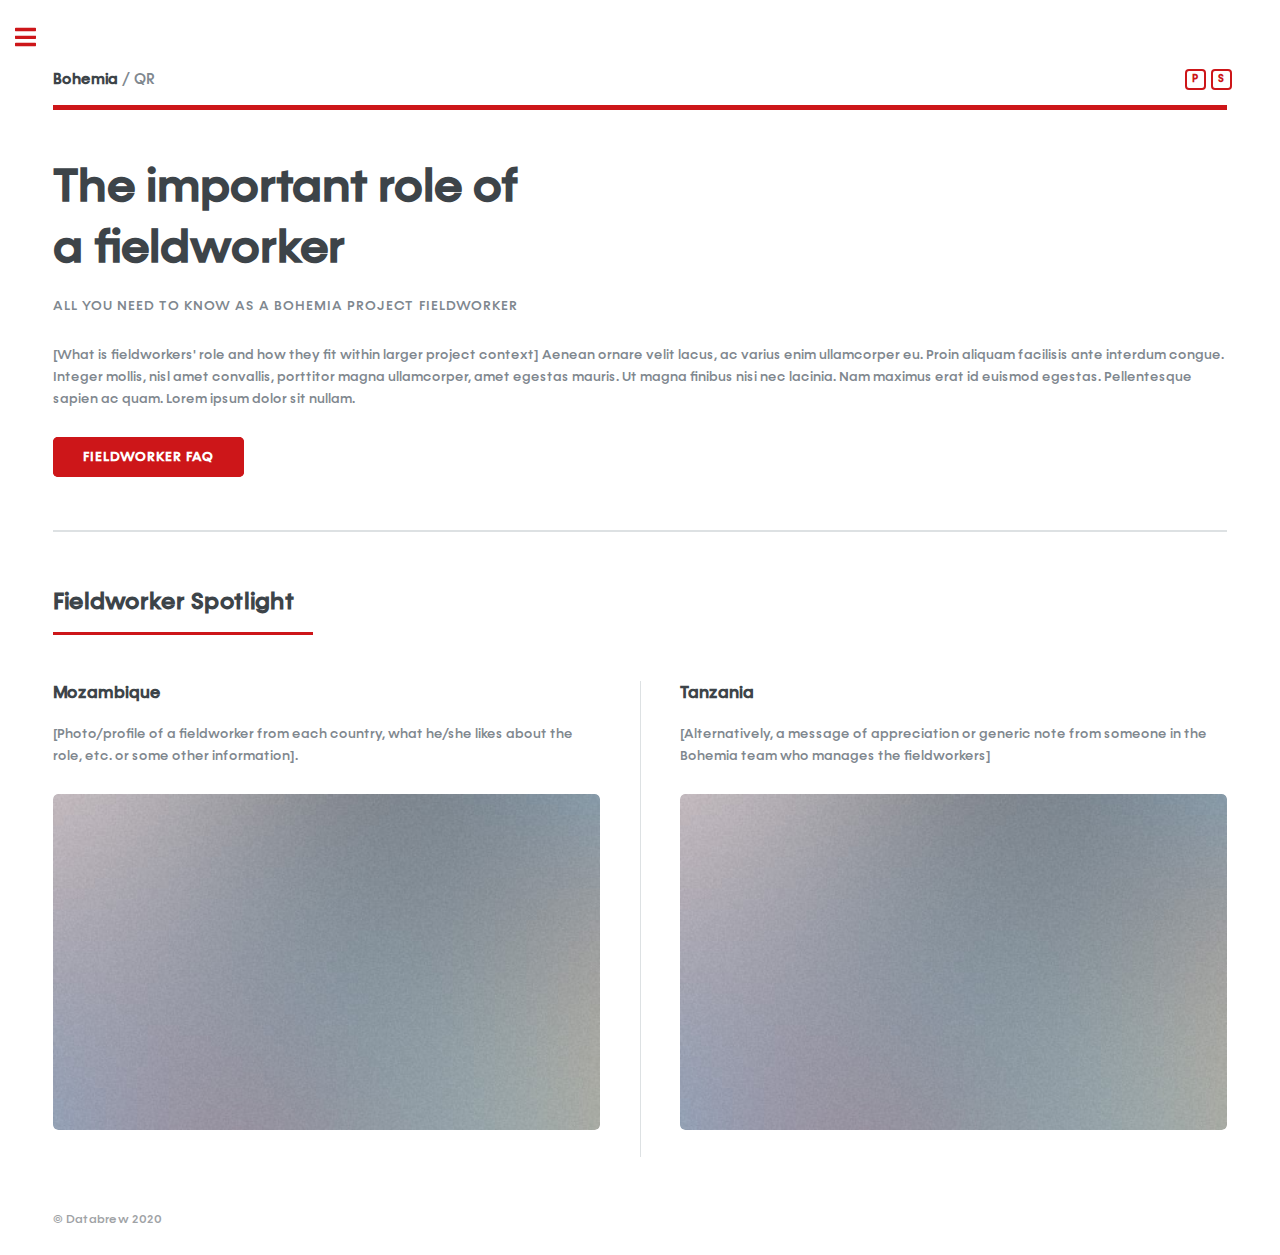
==== commit 6f20d838: "more edits to site" ====
--- a/index.html
+++ b/index.html
@@ -48,18 +48,18 @@
 							<!-- Section -->
 								<section>
 									<header class="major">
-										<h2>Project Sites</h2>
+										<h2>Fieldworker Spotlight</h2>
 									</header>
 									<div class="posts">
 										<article>
-											<a href="#" class="image"><img src="images/pic01.jpg" alt="" /></a>
 											<h3>Mozambique</h3>
-											<p>Aenean ornare velit lacus, ac varius enim lorem ullamcorper dolore. Proin aliquam facilisis ante interdum. Sed nulla amet lorem feugiat tempus aliquam.</p>
+											<p>[Photo/profile of a fieldworker from each country, what he/she likes about the role, etc. or some other information].</p>
+                                            <a href="#" class="image"><img src="images/pic02.jpg" alt="" /></a>
 										</article>
 										<article>
-											<a href="#" class="image"><img src="images/pic02.jpg" alt="" /></a>
 											<h3>Tanzania</h3>
-											<p>Aenean ornare velit lacus, ac varius enim lorem ullamcorper dolore. Proin aliquam facilisis ante interdum. Sed nulla amet lorem feugiat tempus aliquam.</p>
+											<p>[Alternatively, a message of appreciation or generic note from someone in the Bohemia team who manages the fieldworkers]</p>
+                                            <a href="#" class="image"><img src="images/pic02.jpg" alt="" /></a>
 										</article>
 
 									</div>
--- a/assets/css/main.css
+++ b/assets/css/main.css
@@ -1063,7 +1063,8 @@
   border-radius: 0.375em;
   border: 0;
   display: inline-block;
-  position: relative; }
+  position: relative;
+}
   .image img {
     border-radius: 0.375em;
     display: block; }
